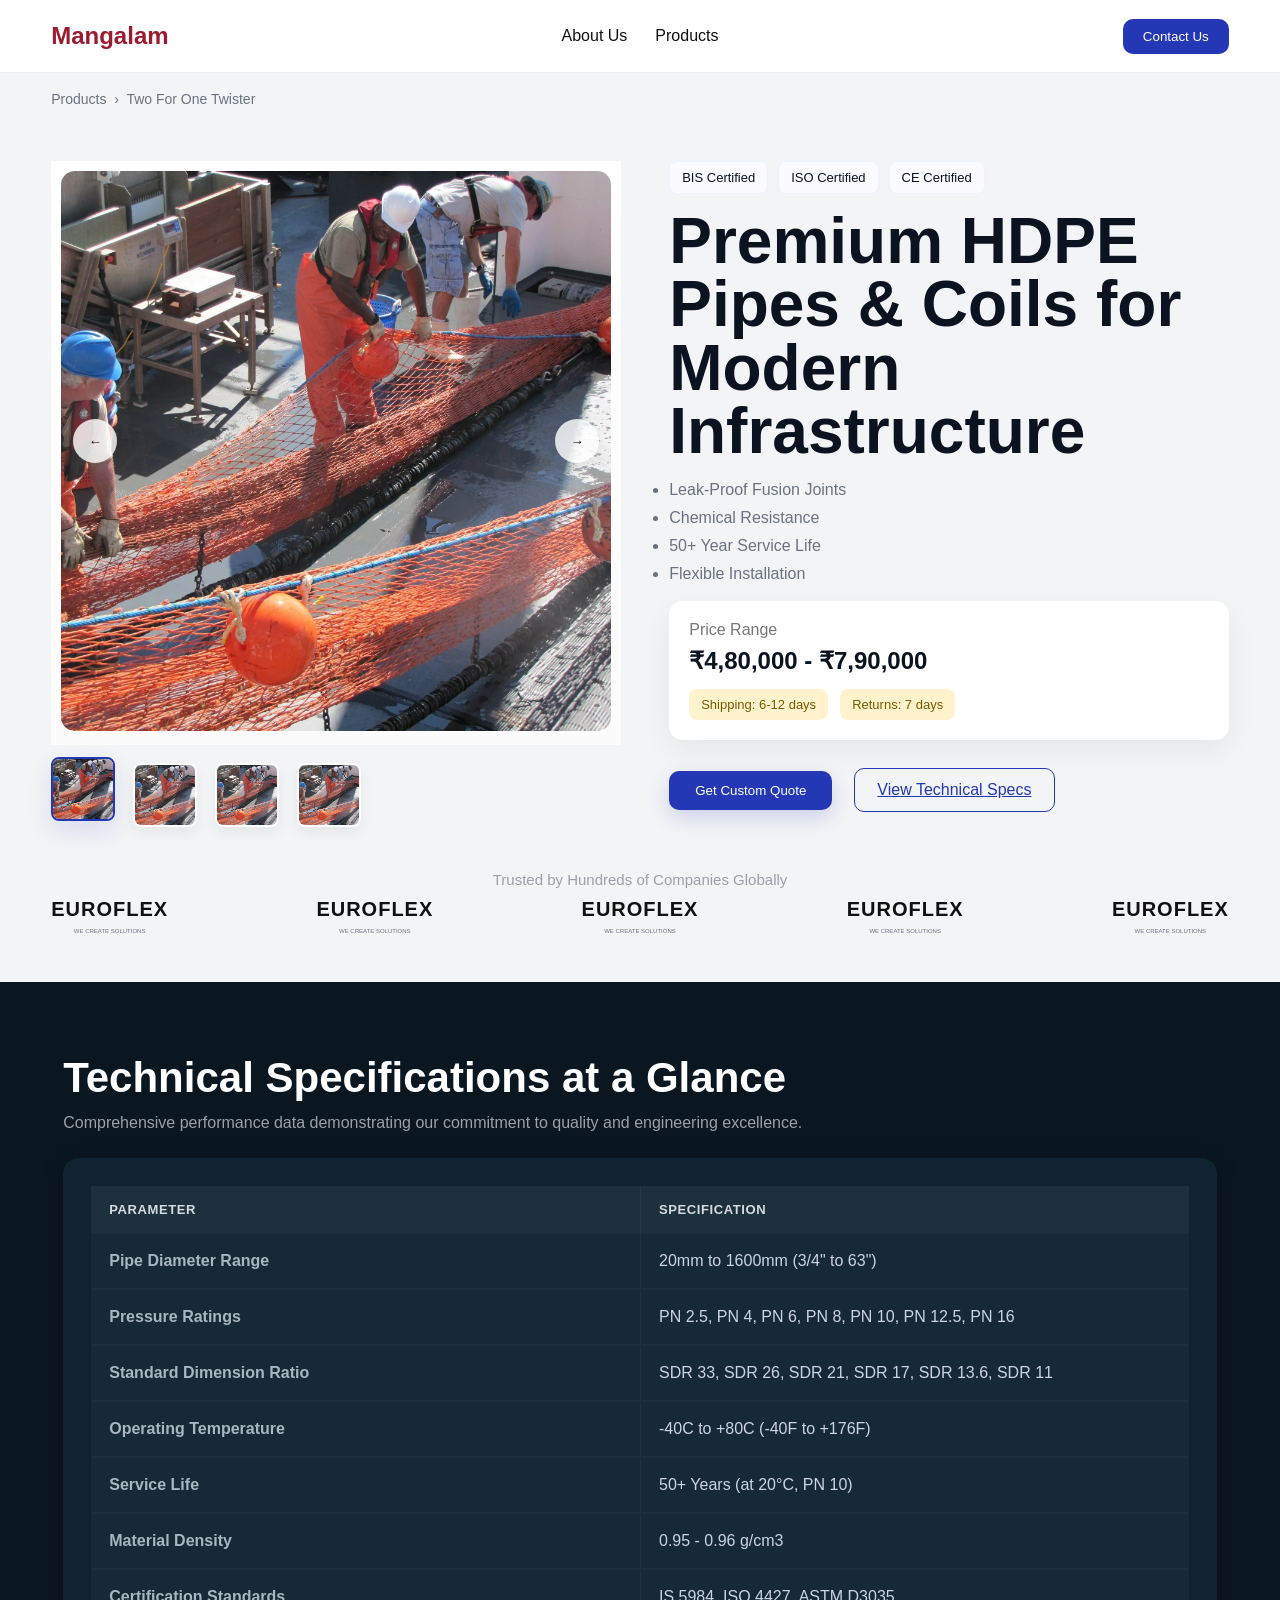
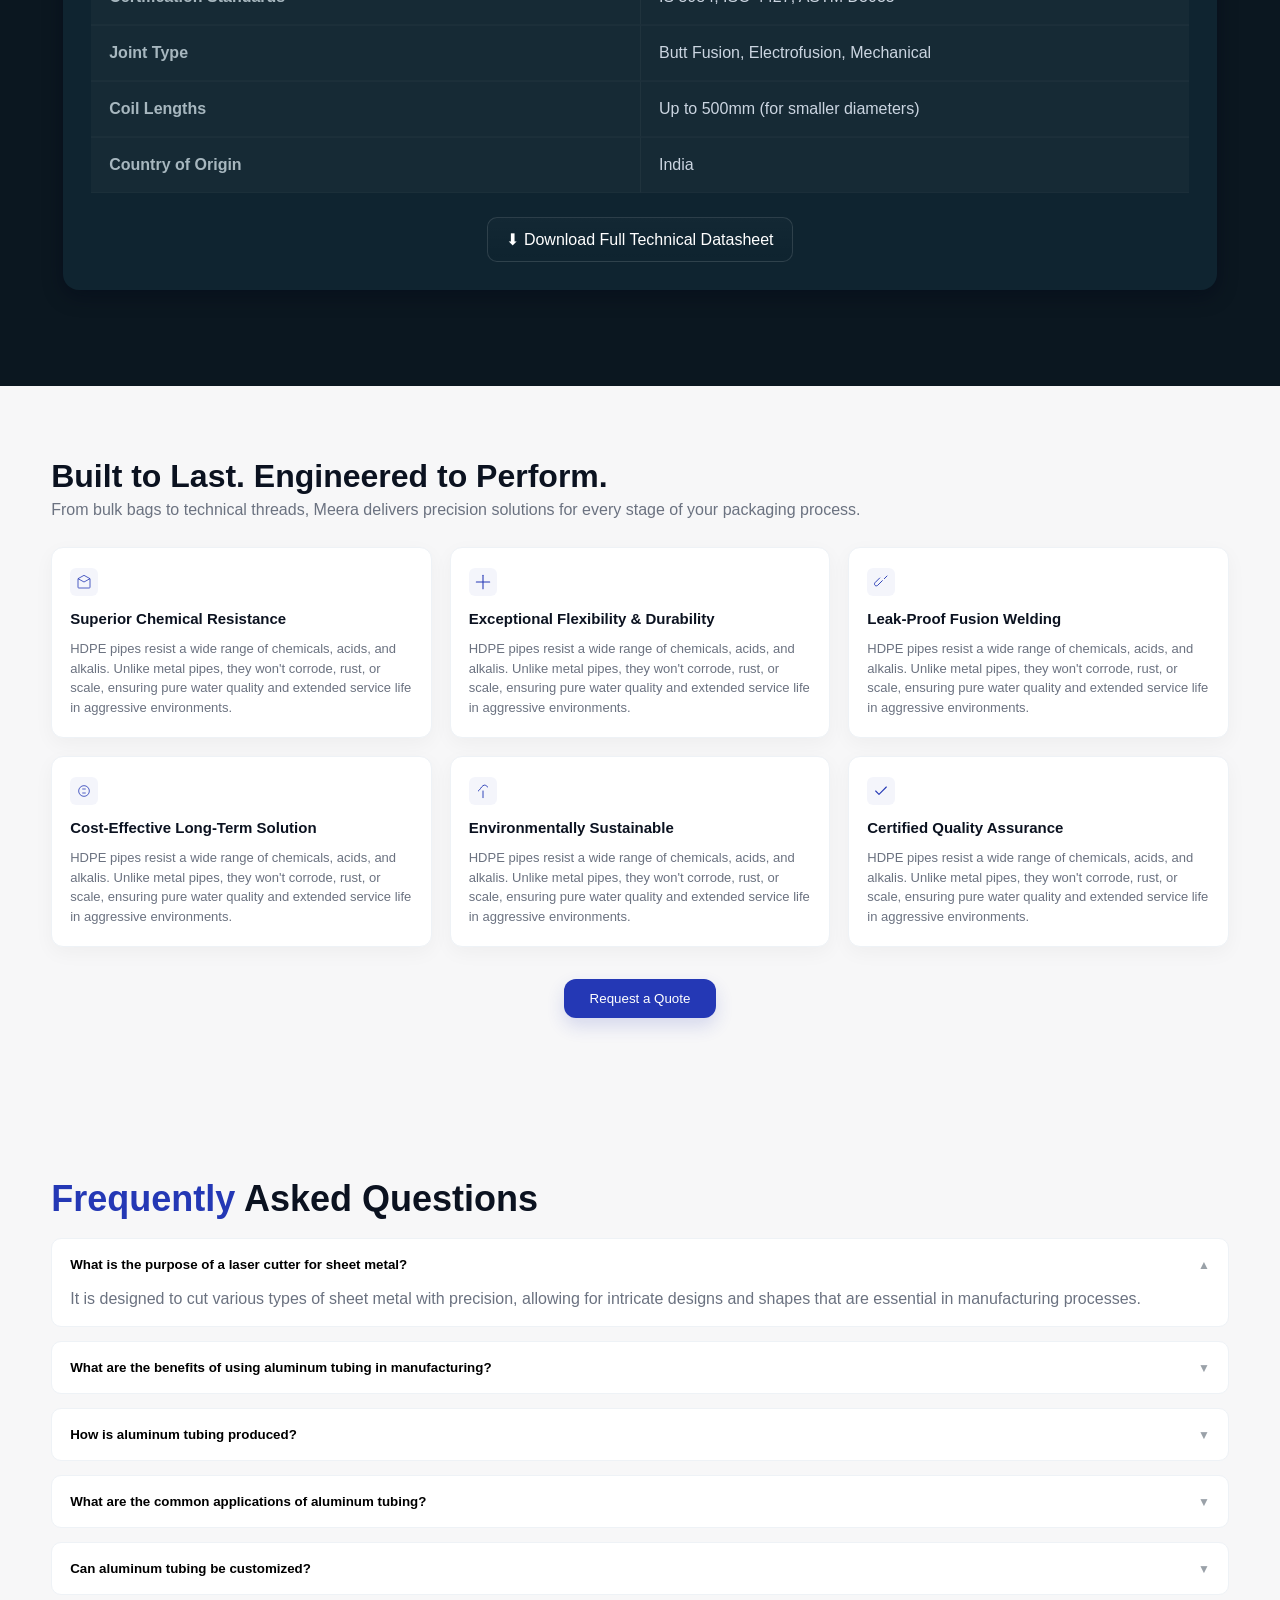
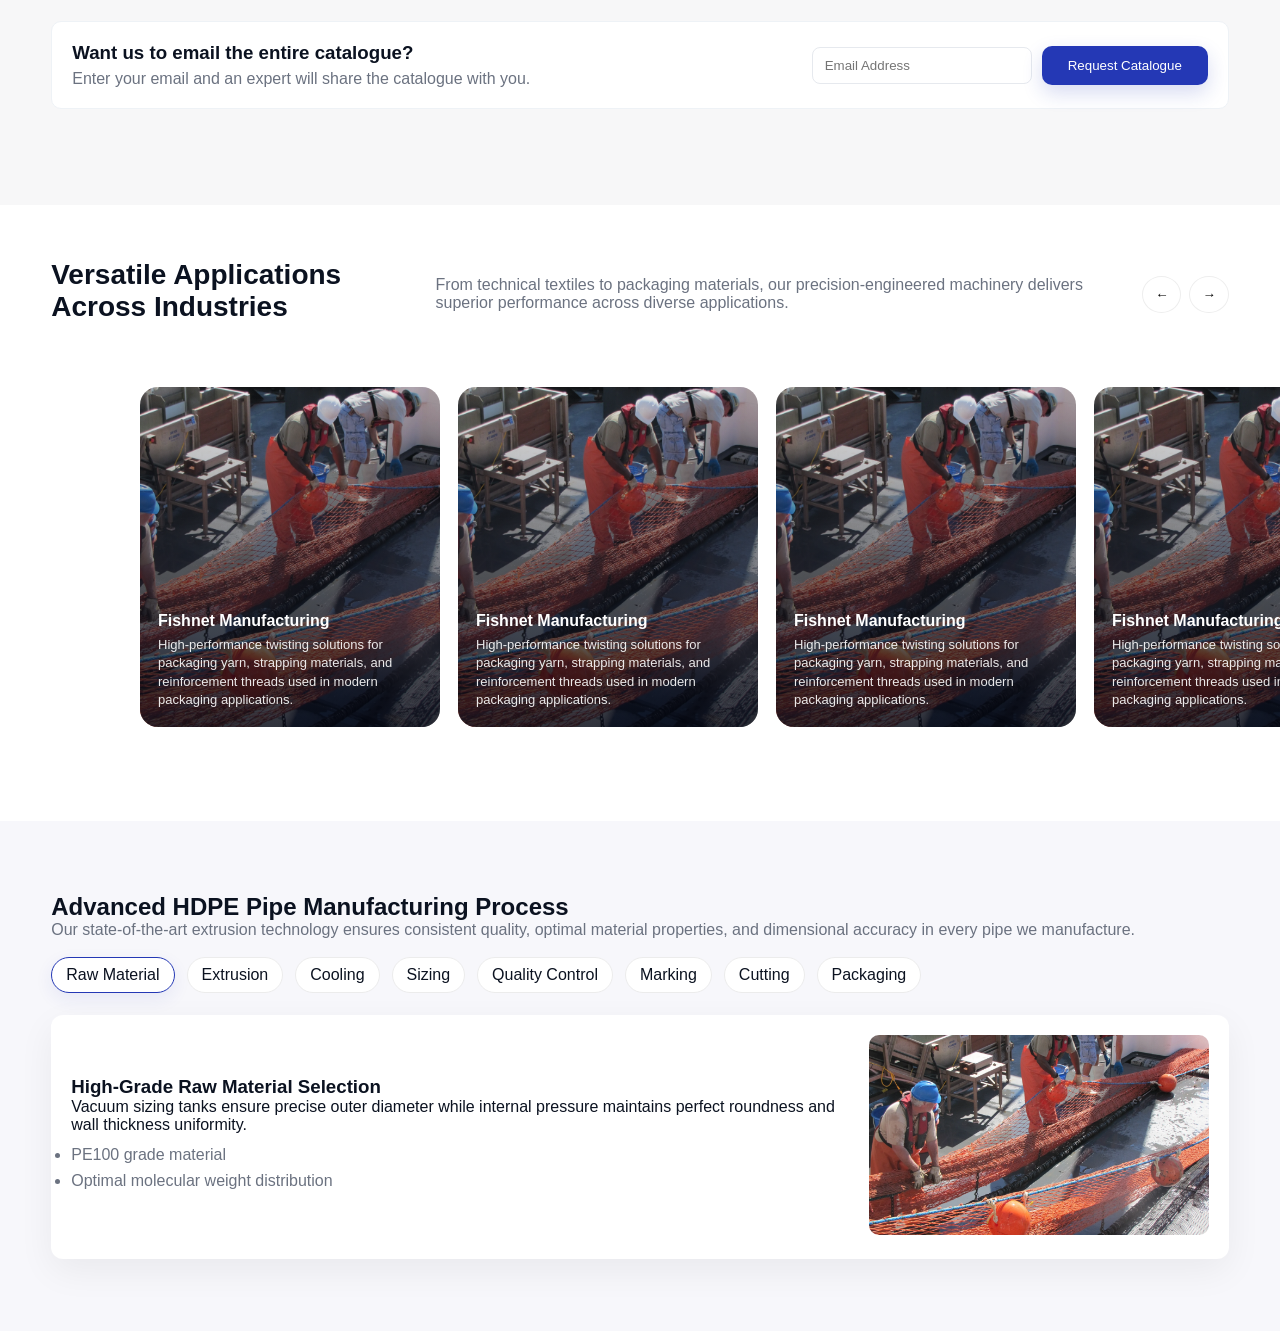
==== index.html @ 667eccb2 "fix the alignment" ====
<!-- index.html -->
<!DOCTYPE html>
<html lang="en">
<head>
  <meta charset="UTF-8" />
  <meta name="viewport" content="width=device-width, initial-scale=1.0"/>

  <title>Gushwork Assignment</title>

  <link rel="stylesheet" href="styles.css" />
</head>

<body>

  <!-- Sticky Header -->
  <header class="sticky-header" id="stickyHeader">
    <div class="container navbar">
      <div class="logo">Mangalam</div>

      <nav>
        <ul class="nav-links">
          <li><a href="#">About Us</a></li>
          <li><a href="#">Products</a></li>
        </ul>
      </nav>

      <button class="contact-btn">Contact Us</button>
    </div>
  </header>

  <!-- Main Header -->
  <header class="main-header">
    <div class="container navbar">
      <div class="logo">Mangalam</div>

      <nav>
        <ul class="nav-links">
          <li><a href="#">About Us</a></li>
          <li><a href="#">Products</a></li>
        </ul>
      </nav>

      <button class="contact-btn">Contact Us</button>
    </div>
  </header>

  <!-- Breadcrumb under header -->
  <div class="container">
    <nav class="breadcrumb">Products &nbsp;&rsaquo;&nbsp; Two For One Twister</nav>
  </div>

  <!-- Product Section -->
  <main class="container">

    <section class="product-section">

      <!-- LEFT -->
      <div class="carousel-section">

        <div class="main-image">
          <button class="arrow left">&#8592;</button>

          <img
            id="mainImage"
            src="assets/ph.png"
            alt="Main Product"
            loading="lazy"
          />

          <button class="arrow right">&#8594;</button>
        </div>

        <!-- Thumbnails -->
        <div class="thumbnails">

          <img
            class="thumb active"
            src="assets/ph.png"
            alt=""
            loading="lazy"
          />

          <img
            class="thumb"
            src="assets/ph.png"
            alt=""
            loading="lazy"
          />

          <img
            class="thumb"
            src="assets/ph.png"
            alt=""
            loading="lazy"
          />

          <img
            class="thumb"
            src="assets/ph.png"
            alt=""
            loading="lazy"
          />

        </div>

      </div>

      <!-- RIGHT -->
      <div class="product-details">

        <div class="badges">
          <span>BIS Certified</span>
          <span>ISO Certified</span>
          <span>CE Certified</span>
        </div>

        <h1>
          Premium HDPE Pipes & Coils for Modern Infrastructure
        </h1>

        <ul class="features">
          <li>Leak-Proof Fusion Joints</li>
          <li>Chemical Resistance</li>
          <li>50+ Year Service Life</li>
          <li>Flexible Installation</li>
        </ul>

        <div class="price-card">
          <p class="price-label">Price Range</p>

          <h2>₹4,80,000 - ₹7,90,000</h2>

          <div class="tags">
            <span>Shipping: 6-12 days</span>
            <span>Returns: 7 days</span>
          </div>
        </div>

        <div class="action-buttons">
          <button class="primary-btn">
            Get Custom Quote
          </button>

          <a class="secondary-btn" href="specs.html">View Technical Specs</a>
        </div>

      </div>

    </section>

    <!-- Trusted logos strip -->
    <section class="trusted-strip">
      <p class="trusted-title">Trusted by Hundreds of Companies Globally</p>
      <div class="trusted-logos">
        <div class="trusted-item"><div class="trusted-name">EUROFLEX</div><div class="trusted-caption">WE CREATE SOLUTIONS</div></div>
        <div class="trusted-item"><div class="trusted-name">EUROFLEX</div><div class="trusted-caption">WE CREATE SOLUTIONS</div></div>
        <div class="trusted-item"><div class="trusted-name">EUROFLEX</div><div class="trusted-caption">WE CREATE SOLUTIONS</div></div>
        <div class="trusted-item"><div class="trusted-name">EUROFLEX</div><div class="trusted-caption">WE CREATE SOLUTIONS</div></div>
        <div class="trusted-item"><div class="trusted-name">EUROFLEX</div><div class="trusted-caption">WE CREATE SOLUTIONS</div></div>
      </div>
    </section>

  </main>

    <!-- Technical specifications (inline) -->
    <section id="specs" class="specs-section">
      <div class="container">
        <div class="specs-hero">
        <h2>Technical Specifications at a Glance</h2>
        <p class="specs-lead">Comprehensive performance data demonstrating our commitment to quality and engineering excellence.</p>

        <div class="specs-panel">
          <table class="specs-table">
            <thead>
              <tr><th>PARAMETER</th><th>SPECIFICATION</th></tr>
            </thead>
            <tbody>
              <tr><td>Pipe Diameter Range</td><td>20mm to 1600mm (3/4" to 63")</td></tr>
              <tr><td>Pressure Ratings</td><td>PN 2.5, PN 4, PN 6, PN 8, PN 10, PN 12.5, PN 16</td></tr>
              <tr><td>Standard Dimension Ratio</td><td>SDR 33, SDR 26, SDR 21, SDR 17, SDR 13.6, SDR 11</td></tr>
              <tr><td>Operating Temperature</td><td>-40C to +80C (-40F to +176F)</td></tr>
              <tr><td>Service Life</td><td>50+ Years (at 20°C, PN 10)</td></tr>
              <tr><td>Material Density</td><td>0.95 - 0.96 g/cm3</td></tr>
              <tr><td>Certification Standards</td><td>IS 5984, ISO 4427, ASTM D3035</td></tr>
              <tr><td>Joint Type</td><td>Butt Fusion, Electrofusion, Mechanical</td></tr>
              <tr><td>Coil Lengths</td><td>Up to 500mm (for smaller diameters)</td></tr>
              <tr><td>Country of Origin</td><td>India</td></tr>
            </tbody>
          </table>

          <a href="#" class="download-btn">⬇ Download Full Technical Datasheet</a>
        </div>
        </div>
      </div>
    </section>

    <!-- Build to last  -->
     <!-- Built to Last: Feature cards -->
  <section class="features-section">
    <div class="container">
      <h2>Built to Last. Engineered to Perform.</h2>
      <p class="lead">From bulk bags to technical threads, Meera delivers precision solutions for every stage of your packaging process.</p>

      <div class="cards-grid">
        <div class="card">
          <div class="icon">
            <svg width="16" height="16" viewBox="0 0 24 24" fill="none" xmlns="http://www.w3.org/2000/svg" aria-hidden="true">
              <path d="M3 7L12 2L21 7V20C21 20.5523 20.5523 21 20 21H4C3.44772 21 3 20.5523 3 20V7Z" stroke="currentColor" stroke-width="1.2" stroke-linejoin="round"/>
              <path d="M3 7L12 12L21 7" stroke="currentColor" stroke-width="1.2" stroke-linejoin="round"/>
            </svg>
          </div>
          <h4>Superior Chemical Resistance</h4>
          <p>HDPE pipes resist a wide range of chemicals, acids, and alkalis. Unlike metal pipes, they won't corrode, rust, or scale, ensuring pure water quality and extended service life in aggressive environments.</p>
        </div>

        <div class="card">
          <div class="icon">
            <svg width="16" height="16" viewBox="0 0 24 24" fill="none" xmlns="http://www.w3.org/2000/svg" aria-hidden="true">
              <path d="M12 2V22" stroke="currentColor" stroke-width="1.6" stroke-linecap="round"/>
              <path d="M2 12H22" stroke="currentColor" stroke-width="1.6" stroke-linecap="round"/>
            </svg>
          </div>
          <h4>Exceptional Flexibility & Durability</h4>
          <p>HDPE pipes resist a wide range of chemicals, acids, and alkalis. Unlike metal pipes, they won't corrode, rust, or scale, ensuring pure water quality and extended service life in aggressive environments.</p>
        </div>

        <div class="card">
          <div class="icon">
            <svg width="16" height="16" viewBox="0 0 24 24" fill="none" xmlns="http://www.w3.org/2000/svg" aria-hidden="true">
              <path d="M21 3L17 7" stroke="currentColor" stroke-width="1.4" stroke-linecap="round"/>
              <path d="M14 10L7 17C6 18 4 18 3 17C2 16 2 14 3 13L10 6" stroke="currentColor" stroke-width="1.4" stroke-linecap="round" stroke-linejoin="round"/>
            </svg>
          </div>
          <h4>Leak-Proof Fusion Welding</h4>
          <p>HDPE pipes resist a wide range of chemicals, acids, and alkalis. Unlike metal pipes, they won't corrode, rust, or scale, ensuring pure water quality and extended service life in aggressive environments.</p>
        </div>

        <div class="card">
          <div class="icon">
            <svg width="16" height="16" viewBox="0 0 24 24" fill="none" xmlns="http://www.w3.org/2000/svg" aria-hidden="true">
              <circle cx="12" cy="12" r="8" stroke="currentColor" stroke-width="1.2"/>
              <path d="M10 9H14" stroke="currentColor" stroke-width="1.2" stroke-linecap="round"/>
              <path d="M10 15H14" stroke="currentColor" stroke-width="1.2" stroke-linecap="round"/>
            </svg>
          </div>
          <h4>Cost-Effective Long-Term Solution</h4>
          <p>HDPE pipes resist a wide range of chemicals, acids, and alkalis. Unlike metal pipes, they won't corrode, rust, or scale, ensuring pure water quality and extended service life in aggressive environments.</p>
        </div>

        <div class="card">
          <div class="icon">
            <svg width="16" height="16" viewBox="0 0 24 24" fill="none" xmlns="http://www.w3.org/2000/svg" aria-hidden="true">
              <path d="M12 22V12" stroke="currentColor" stroke-width="1.4" stroke-linecap="round"/>
              <path d="M5 12C8 10 9 6 12 4C15 2 17 4 19 6" stroke="currentColor" stroke-width="1.4" stroke-linecap="round"/>
            </svg>
          </div>
          <h4>Environmentally Sustainable</h4>
          <p>HDPE pipes resist a wide range of chemicals, acids, and alkalis. Unlike metal pipes, they won't corrode, rust, or scale, ensuring pure water quality and extended service life in aggressive environments.</p>
        </div>

        <div class="card">
          <div class="icon">
            <svg width="16" height="16" viewBox="0 0 24 24" fill="none" xmlns="http://www.w3.org/2000/svg" aria-hidden="true">
              <path d="M20 6L9 17L4 12" stroke="currentColor" stroke-width="1.6" stroke-linecap="round" stroke-linejoin="round"/>
            </svg>
          </div>
          <h4>Certified Quality Assurance</h4>
          <p>HDPE pipes resist a wide range of chemicals, acids, and alkalis. Unlike metal pipes, they won't corrode, rust, or scale, ensuring pure water quality and extended service life in aggressive environments.</p>
        </div>
      </div>

      <div class="features-cta">
        <button class="primary-btn">Request a Quote</button>
      </div>
    </div>
  </section>

  <!-- FAQ Section -->
  <section class="faq-section">
    <div class="container">
      <h2 class="faq-title"><span class="accent">Frequently</span> Asked Questions</h2>

      <div class="faq-list">
        <div class="faq-item open">
          <button class="faq-q">What is the purpose of a laser cutter for sheet metal?<span class="chev">▲</span></button>
          <div class="faq-a">It is designed to cut various types of sheet metal with precision, allowing for intricate designs and shapes that are essential in manufacturing processes.</div>
        </div>

        <div class="faq-item">
          <button class="faq-q">What are the benefits of using aluminum tubing in manufacturing?<span class="chev">▼</span></button>
          <div class="faq-a">Aluminum tubing is lightweight, corrosion-resistant, and offers excellent strength-to-weight ratio, making it ideal for a wide range of structural and fluid applications.</div>
        </div>

        <div class="faq-item">
          <button class="faq-q">How is aluminum tubing produced?<span class="chev">▼</span></button>
          <div class="faq-a">Aluminum tubing is commonly produced through extrusion, where heated aluminum billet is forced through a die to produce long lengths with consistent cross-sections.</div>
        </div>

        <div class="faq-item">
          <button class="faq-q">What are the common applications of aluminum tubing?<span class="chev">▼</span></button>
          <div class="faq-a">Applications include automotive components, HVAC systems, furniture, scaffolding, and various construction uses.</div>
        </div>

        <div class="faq-item">
          <button class="faq-q">Can aluminum tubing be customized?<span class="chev">▼</span></button>
          <div class="faq-a">Yes — tubing can be customized in diameter, wall thickness, alloy, and finish to meet specific application requirements.</div>
        </div>
      </div>

      <div class="faq-cta">
        <div class="faq-box">
          <div class="faq-box-left">
            <h3>Want us to email the entire catalogue?</h3>
            <p>Enter your email and an expert will share the catalogue with you.</p>
          </div>
          <div class="faq-box-right">
            <input class="email-input" type="email" placeholder="Email Address" aria-label="Email Address">
            <button class="primary-btn">Request Catalogue</button>
          </div>
        </div>
      </div>
    </div>
  </section>


  <script src="script.js"></script>

  <!-- Applications carousel + Process tabs (reapplied) -->
  <section class="applications-section">
    <div class="container">
      <div class="apps-header">
        <h2>Versatile Applications Across Industries</h2>
        <p class="muted">From technical textiles to packaging materials, our precision-engineered machinery delivers superior performance across diverse applications.</p>
        <div class="apps-controls">
          <button id="appsPrev" class="icon-btn">&#8592;</button>
          <button id="appsNext" class="icon-btn">&#8594;</button>
        </div>
      </div>

      <div class="apps-carousel" id="appsCarousel">
        <div class="app-card">
          <img src="assets/ph.png" alt="Fishnet Manufacturing">
          <div class="card-body">
            <h4>Fishnet Manufacturing</h4>
            <p>High-performance twisting solutions for packaging yarn, strapping materials, and reinforcement threads used in modern packaging applications.</p>
          </div>
        </div>
        <div class="app-card">
          <img src="assets/ph.png" alt="Fishnet Manufacturing">
          <div class="card-body">
            <h4>Fishnet Manufacturing</h4>
            <p>High-performance twisting solutions for packaging yarn, strapping materials, and reinforcement threads used in modern packaging applications.</p>
          </div>
        </div>
        
        <div class="app-card">
          <img src="assets/ph.png" alt="Fishnet Manufacturing">
          <div class="card-body">
            <h4>Fishnet Manufacturing</h4>
            <p>High-performance twisting solutions for packaging yarn, strapping materials, and reinforcement threads used in modern packaging applications.</p>
          </div>
        </div>
        <div class="app-card">
          <img src="assets/ph.png" alt="Fishnet Manufacturing">
          <div class="card-body">
            <h4>Fishnet Manufacturing</h4>
            <p>High-performance twisting solutions for packaging yarn, strapping materials, and reinforcement threads used in modern packaging applications.</p>
          </div>
        </div>
      </div>
    </div>
  </section>

  <section class="process-section">
    <div class="container">
      <h2>Advanced HDPE Pipe Manufacturing Process</h2>
      <p class="muted">Our state-of-the-art extrusion technology ensures consistent quality, optimal material properties, and dimensional accuracy in every pipe we manufacture.</p>

      <div class="process-tabs">
        <ul class="tabs-list" role="tablist">
          <li class="tab active" data-step="raw">Raw Material</li>
          <li class="tab" data-step="extrusion">Extrusion</li>
          <li class="tab" data-step="cooling">Cooling</li>
          <li class="tab" data-step="sizing">Sizing</li>
          <li class="tab" data-step="qc">Quality Control</li>
          <li class="tab" data-step="marking">Marking</li>
          <li class="tab" data-step="cutting">Cutting</li>
          <li class="tab" data-step="packaging">Packaging</li>
        </ul>

        <div class="process-card">
          <div class="process-card-left">
            <h3 id="processTitle">High-Grade Raw Material Selection</h3>
            <p id="processText">Vacuum sizing tanks ensure precise outer diameter while internal pressure maintains perfect roundness and wall thickness uniformity.</p>
            <ul class="process-bullets">
              <li>PE100 grade material</li>
              <li>Optimal molecular weight distribution</li>
            </ul>
          </div>
          <div class="process-card-right">
            <img id="processImage" src="assets/ph.png" alt="Process image">
          </div>
        </div>
      </div>
    </div>
  </section>

</body>
</html>
---- styles.css ----
/* styles.css - tuned to match Figma */

:root {
    --accent: #2438b5;
    --muted: #6b7280;
    --card: #ffffff;
}

* {
    box-sizing: border-box;
    margin: 0;
    padding: 0
}

body {
    font-family: 'Poppins', Arial, sans-serif;
    background: #f3f4f6;
    color: #0b1220;
    -webkit-font-smoothing: antialiased
}

.container {
    width: 92%;
    max-width: 1240px;
    margin: 0 auto
}

/* header */
.main-header {
    background: #fff;
    border-bottom: 1px solid #eee
}

.navbar {
    height: 72px;
    display: flex;
    align-items: center;
    justify-content: space-between
}

.logo {
    font-size: 24px;
    font-weight: 700;
    color: #9b1c31
}

.nav-links {
    display: flex;
    gap: 28px;
    list-style: none
}

.nav-links a {
    text-decoration: none;
    color: #111
}

.contact-btn {
    padding: 10px 20px;
    border: none;
    background: var(--accent);
    color: #fff;
    border-radius: 10px
}

/* header layout: place nav to the right of logo (next to contact button) */
.navbar {
    position: relative
}

.navbar>nav {
    position: absolute;
    left: 50%;
    transform: translateX(-50%)
}

.nav-links {
    margin: 0
}

.logo {
    z-index: 2
}

.contact-btn {
    z-index: 2
}

/* breadcrumb */
.breadcrumb {
    color: var(--muted);
    font-size: 14px;
    margin: 18px 0
}

/* sticky header */
.sticky-header {
    position: fixed;
    top: -120px;
    left: 0;
    width: 100%;
    background: #fff;
    z-index: 99;
    transition: top .36s ease;
    box-shadow: 0 2px 8px rgba(2, 6, 23, .06)
}

.sticky-header.show {
    top: 0
}

/* product */
.product-section {
    display: grid;
    grid-template-columns: 570px 1fr;
    align-items: start;
    gap: 48px;
    padding: 36px 0 16px
}

/* carousel */
.main-image {
    position: relative;
    overflow: hidden;
    background: linear-gradient(180deg, #fff, #fbfbfb);
    padding: 10px
}

.main-image img {
    width: 100%;
    height: 560px;
    object-fit: cover;
    border-radius: 14px;
    transition: transform .45s ease
}

.main-image:hover img {
    transform: scale(1.01)
}

.arrow {
    position: absolute;
    top: 48%;
    transform: translateY(-50%);
    width: 44px;
    height: 44px;
    border-radius: 50%;
    background: #ffffffcc;
    display: flex;
    align-items: center;
    justify-content: center;
    border: 0;
    cursor: pointer;
    box-shadow: 0 6px 18px rgba(2, 6, 23, .08)
}

.left {
    left: 22px
}

.right {
    right: 22px
}

.thumbnails {
    display: flex;
    gap: 18px;
    margin-top: 18px
}

.thumb {
    width: 64px;
    height: 64px;
    border-radius: 8px;
    object-fit: cover;
    cursor: pointer;
    opacity: .95;
    border: 2px solid transparent;
    background: #fff;
    box-shadow: 0 6px 14px rgba(2, 6, 23, .06)
}

.thumb.active {
    opacity: 1;
    border-color: var(--accent);
    transform: translateY(-6px);
    box-shadow: 0 10px 24px rgba(36, 56, 181, .12)
}

/* details */
.badges {
    display: flex;
    gap: 10px;
    margin-bottom: 16px
}

.badges span {
    background: #fbfbff;
    padding: 8px 12px;
    border-radius: 8px;
    font-size: 13px;
    display: inline-flex;
    align-items: center;
    gap: 8px;
    border: 1px solid #eef2ff
}

.product-details h1 {
    font-size: 64px;
    line-height: 0.99;
    margin-bottom: 18px;
    font-weight: 800
}

.features {
    color: var(--muted);
    margin-top: 6px;
    margin-bottom: 18px
}

.features li {
    margin-bottom: 10px
}

.price-card {
    background: var(--card);
    padding: 20px;
    border-radius: 14px;
    margin-bottom: 28px;
    box-shadow: 0 10px 30px rgba(2, 6, 23, .06)
}

.price-label {
    color: #777;
    margin-bottom: 8px
}

.tags {
    margin-top: 14px;
    display: flex;
    gap: 12px
}

.tags span {
    background: #fff3cd;
    padding: 8px 12px;
    border-radius: 8px;
    font-size: 13px;
    color: #7a5a00
}

.action-buttons {
    display: flex;
    gap: 22px;
    align-items: center
}

.primary-btn {
    padding: 12px 26px;
    background: var(--accent);
    color: #fff;
    border: 0;
    border-radius: 10px;
    box-shadow: 0 8px 20px rgba(36, 56, 181, .18);
    cursor: pointer
}

.secondary-btn {
    padding: 12px 22px;
    border: 1px solid var(--accent);
    background: transparent;
    color: var(--accent);
    border-radius: 10px;
    cursor: pointer
}

/* trusted logos strip */
.trusted-strip {
    padding: 28px 0 48px;
    background: transparent
}

.trusted-strip .trusted-title {
    text-align: center;
    color: #9aa1a8;
    margin-bottom: 10px;
    font-size: 15px
}

/* vertical divider between columns to match Figma */
.specs-table td+td {
    border-left: 1px solid rgba(255, 255, 255, 0.04);
}

.specs-table thead th+th {
    border-left: 1px solid rgba(255, 255, 255, 0.04);
}

.trusted-logos {
    display: flex;
    justify-content: space-between;
    align-items: center;
    gap: 48px;
    width: 100%;
    max-width: 1240px;
    margin: 8px auto 0;
    padding: 0 0;
    background: transparent;
    border-radius: 8px
}

.trusted-logos svg {
    height: 36px;
    width: auto;
    opacity: .95
}

.trusted-item {
    display: flex;
    flex-direction: column;
    align-items: center;
    gap: 6px
}

.trusted-name {
    font-weight: 700;
    font-size: 20px;
    letter-spacing: 1px;
    color: #111
}

.trusted-caption {
    font-size: 6px;
    color: var(--muted);
    margin-top: 1px
}

/* responsive */
@media (max-width:992px) {
    .product-section {
        grid-template-columns: 1fr;
        padding: 40px 0
    }

    .product-details h1 {
        font-size: 36px
    }
}

@media (max-width:768px) {
    .navbar {
        flex-direction: column;
        height: auto;
        padding: 18px 0
    }

    .nav-links {
        flex-direction: column;
        align-items: center
    }

    /* undo absolute centering on small screens so nav stacks naturally */
    .navbar>nav {
        position: static;
        transform: none;
        left: auto
    }

    /* trusted logos: wrap and center on mobile */
    .trusted-logos {
        flex-wrap: wrap;
        gap: 18px;
        justify-content: center;
        padding: 14px 8px
    }

    .trusted-item {
        flex: 0 0 45%;
        max-width: 220px
    }

    .product-details h1 {
        font-size: 30px
    }

    .action-buttons {
        flex-direction: column
    }

    .thumbnails {
        overflow-x: auto
    }
}

/* Technical specifications section */
.specs-section {
    padding: 72px 0 96px;
    background: #0b1720;
    color: #e6eef8
}

/* Features section (Built to Last) - refined to match Figma */
.features-section {
    background: #f7f7f8;
    padding: 72px 0 96px;
    color: #0b1220;
}

.features-section h2 {
    font-size: 32px;
    margin-bottom: 6px;
    font-weight: 700;
}

.features-section .lead {
    color: #6b7280;
    margin-bottom: 28px;
}

.cards-grid {
    display: grid;
    grid-template-columns: repeat(3, 1fr);
    gap: 18px;
}

/* FAQ styles */
.faq-section {
    padding: 64px 0 96px;
    background: #f7f7f8;
}

.faq-title {
    font-size: 36px;
    margin-bottom: 18px;
}

.faq-title .accent {
    color: var(--accent);
}

.faq-list {
    display: grid;
    gap: 14px;
    margin-bottom: 26px;
}

.faq-item {
    background: #fff;
    border: 1px solid #eef2f6;
    border-radius: 10px;
    overflow: hidden;
}

.faq-q {
    width: 100%;
    text-align: left;
    padding: 18px;
    font-weight: 700;
    background: transparent;
    border: 0;
    cursor: pointer;
    display: flex;
    justify-content: space-between;
    align-items: center;
}

.faq-a {
    padding: 0 18px 18px 18px;
    color: var(--muted);
    display: none;
}

.faq-item.open .faq-a {
    display: block;
}

.chev {
    color: #9aa1a8;
    font-size: 12px;
}

.faq-cta .faq-box {
    background: #fff;
    border: 1px solid #eef2f6;
    border-radius: 10px;
    padding: 20px;
    display: flex;
    justify-content: space-between;
    align-items: center;
    gap: 14px;
}

.faq-box-left h3 {
    margin: 0 0 6px 0;
}

.faq-box-left p {
    margin: 0;
    color: var(--muted);
}

.faq-box-right {
    display: flex;
    gap: 10px;
    align-items: center;
}

.email-input {
    padding: 10px 12px;
    border-radius: 8px;
    border: 1px solid #e6e9ee;
    min-width: 220px;
}

@media (max-width:768px) {
    .faq-box {
        flex-direction: column;
        align-items: stretch;
    }

    .faq-box-right {
        justify-content: flex-end;
    }
}

.card {
    background: #fff;
    border-radius: 12px;
    padding: 20px 18px;
    border: 1px solid #eef2f6;
    box-shadow: 0 6px 20px rgba(2, 6, 23, 0.04);
    min-height: 140px;
    display: flex;
    flex-direction: column;
    gap: 8px;
}

.card h4 {
    font-size: 15px;
    margin: 0;
    font-weight: 700;
}

.card p {
    color: #6b7280;
    font-size: 13px;
    line-height: 1.5;
    margin-top: 4px;
}

.card .icon {
    width: 28px;
    height: 28px;
    display: inline-flex;
    align-items: center;
    justify-content: center;
    border-radius: 6px;
    background: rgba(36, 56, 181, 0.05);
    color: var(--accent);
    font-size: 16px;
    margin-bottom: 6px;
}

.features-cta {
    display: flex;
    justify-content: center;
    margin-top: 32px
}

.features-cta .primary-btn {
    background: var(--accent);
    color: #fff;
    padding: 12px 26px;
    border-radius: 12px;
    border: 0;
    box-shadow: 0 8px 18px rgba(36, 56, 181, 0.16);
}

@media (max-width:992px) {
    .cards-grid {
        grid-template-columns: repeat(2, 1fr);
    }
}

@media (max-width:600px) {
    .cards-grid {
        grid-template-columns: 1fr;
    }
}

.specs-hero {
    max-width: 1240px;
    margin: 0 auto;
    padding: 0 12px
}

.specs-hero h2 {
    font-size: 42px;
    margin-bottom: 12px;
    color: #fff;
    font-weight: 700
}

.specs-lead {
    color: #9aa1a8;
    margin-bottom: 26px;
    max-width: 820px
}

.specs-panel {
    background: #0f2430;
    padding: 28px;
    border-radius: 16px;
    margin: 22px auto 0;
    max-width: 1240px;
    box-shadow: 0 6px 20px rgba(2, 6, 23, 0.4)
}

.specs-table {
    width: 100%;
    border-collapse: separate;
    border-spacing: 0;
}

.specs-table thead {
    display: table-header-group;
}

.specs-table thead th {
    background: rgba(255, 255, 255, 0.06);
    padding: 16px 18px;
    text-align: left;
    color: #d4dbe0;
    font-size: 13px;
    letter-spacing: 0.6px;
}

.specs-table tbody tr {
    display: table-row;
    background: transparent;
}

.specs-table tbody tr td {
    padding: 18px 18px;
    border-top: 1px solid rgba(255, 255, 255, 0.025);
    color: #cbd5e1;
    background: rgba(255, 255, 255, 0.012);
}

.specs-table tbody tr td:first-child {
    font-weight: 700;
    color: #a7b7bf;
    width: 50%;
}

.specs-table tbody tr td:nth-child(2) {
    width: 50%;
}

.specs-table tbody tr {
    background: rgba(255, 255, 255, 0.015);
    border-radius: 8px
}

.specs-table td {
    padding: 14px 18px;
    border-bottom: 1px solid rgba(255, 255, 255, 0.02);
    color: #cbd5e1
}

.specs-table td:first-child {
    font-weight: 700;
    color: #9aa1a8;
    width: 40%
}

.download-btn {
    display: inline-block;
    margin-top: 20px;
    padding: 12px 18px;
    border-radius: 10px;
    border: 1px solid rgba(255, 255, 255, 0.12);
    color: #fff;
    text-decoration: none;
    background: linear-gradient(180deg, rgba(255, 255, 255, 0.02), transparent)
}

.download-btn {
    display: block;
    margin: 24px auto 0;
    padding: 12px 18px;
    border-radius: 10px;
    border: 1px solid rgba(255, 255, 255, 0.12);
    color: #fff;
    text-decoration: none;
    background: linear-gradient(180deg, rgba(255, 255, 255, 0.02), transparent);
    width: max-content
}

@media (max-width: 992px) {
    .specs-hero h2 {
        font-size: 34px
    }

    .specs-table td:first-child {
        width: 42%
    }
}

@media (max-width:768px) {
    .specs-panel {
        padding: 14px
    }

    .specs-table thead {
        display: none
    }

    .specs-table tbody tr {
        display: block;
        margin-bottom: 12px;
        padding: 10px;
        border-radius: 8px
    }

    .specs-table td {
        display: block;
        padding: 6px 0;
        border-bottom: 0
    }

    .specs-table td:first-child {
        color: #9aa1a8
    }
}

/* Applications carousel (reapplied) */
.applications-section {
    padding: 54px 0;
    background: #fff;
}

.apps-header {
    display: flex;
    align-items: center;
    gap: 20px;
    justify-content: space-between;
    margin-bottom: 18px;
}

.apps-header h2 {
    font-size: 28px;
    margin-bottom: 6px
}

.muted {
    color: var(--muted)
}

.apps-controls {
    display: flex;
    gap: 8px
}

.icon-btn {
    background: #fff;
    border: 1px solid #eee;
    padding: 10px 12px;
    border-radius: 50%;
    cursor: pointer
}

.apps-carousel {
    display: flex;
    gap: 18px;
    overflow-x: auto;
    scroll-behavior: smooth;
    width: 100vw;
    margin-left: calc(50% - 50vw);
    padding: 40px 140px;
    scroll-snap-type: x mandatory;
    -webkit-overflow-scrolling: touch;
}

.app-card {
    min-width: 300px;
    max-width: 420px;
    background: transparent;
    border-radius: 18px;
    overflow: hidden;
    display: block;
    position: relative;
    scroll-snap-align: center;
}

.app-card img {
    display: block;
    width: 100%;
    height: 340px;
    object-fit: cover
}

.app-card::after {
    content: '';
    position: absolute;
    left: 0;
    right: 0;
    top: 0;
    bottom: 0;
    background: linear-gradient(180deg, rgba(3, 6, 18, 0.08) 0%, rgba(3, 6, 18, 0.55) 60%, rgba(3, 6, 18, 0.8) 100%);
    pointer-events: none
}

.card-body {
    position: absolute;
    left: 18px;
    right: 18px;
    bottom: 18px;
    color: #fff;
    z-index: 2;
    padding: 0
}

.card-body h4 {
    margin: 0 0 6px 0
}

.card-body p {
    color: rgba(255, 255, 255, 0.9);
    font-size: 13px;
    line-height: 1.4
}

/* Process section (reapplied) */
.process-section {
    padding: 72px 0;
    background: #f7f7fb
}

.tabs-list {
    display: flex;
    gap: 12px;
    list-style: none;
    margin: 18px 0 22px;
    flex-wrap: wrap
}

.tab {
    background: #fff;
    padding: 8px 14px;
    border-radius: 22px;
    cursor: pointer;
    border: 1px solid #ececec
}

.tab.active {
    border-color: var(--accent);
    box-shadow: 0 6px 18px rgba(36, 56, 181, .08)
}

.process-card {
    display: flex;
    gap: 24px;
    background: #fff;
    padding: 20px;
    border-radius: 12px;
    box-shadow: 0 12px 36px rgba(2, 6, 23, .06);
    align-items: center
}

.process-card-left {
    flex: 1
}

.process-card-right {
    width: 340px
}

.process-card-right img {
    width: 100%;
    height: 200px;
    object-fit: cover;
    border-radius: 10px
}

.process-bullets {
    margin-top: 12px;
    color: var(--muted)
}

.process-bullets li {
    margin-bottom: 8px
}

@media (max-width:992px) {
    .apps-header {
        flex-direction: column;
        align-items: flex-start
    }

    .apps-controls {
        margin-top: 8px
    }

    .apps-carousel {
        overflow-x: auto
    }

    .process-card {
        flex-direction: column
    }

    .process-card-right {
        width: 100%
    }
}
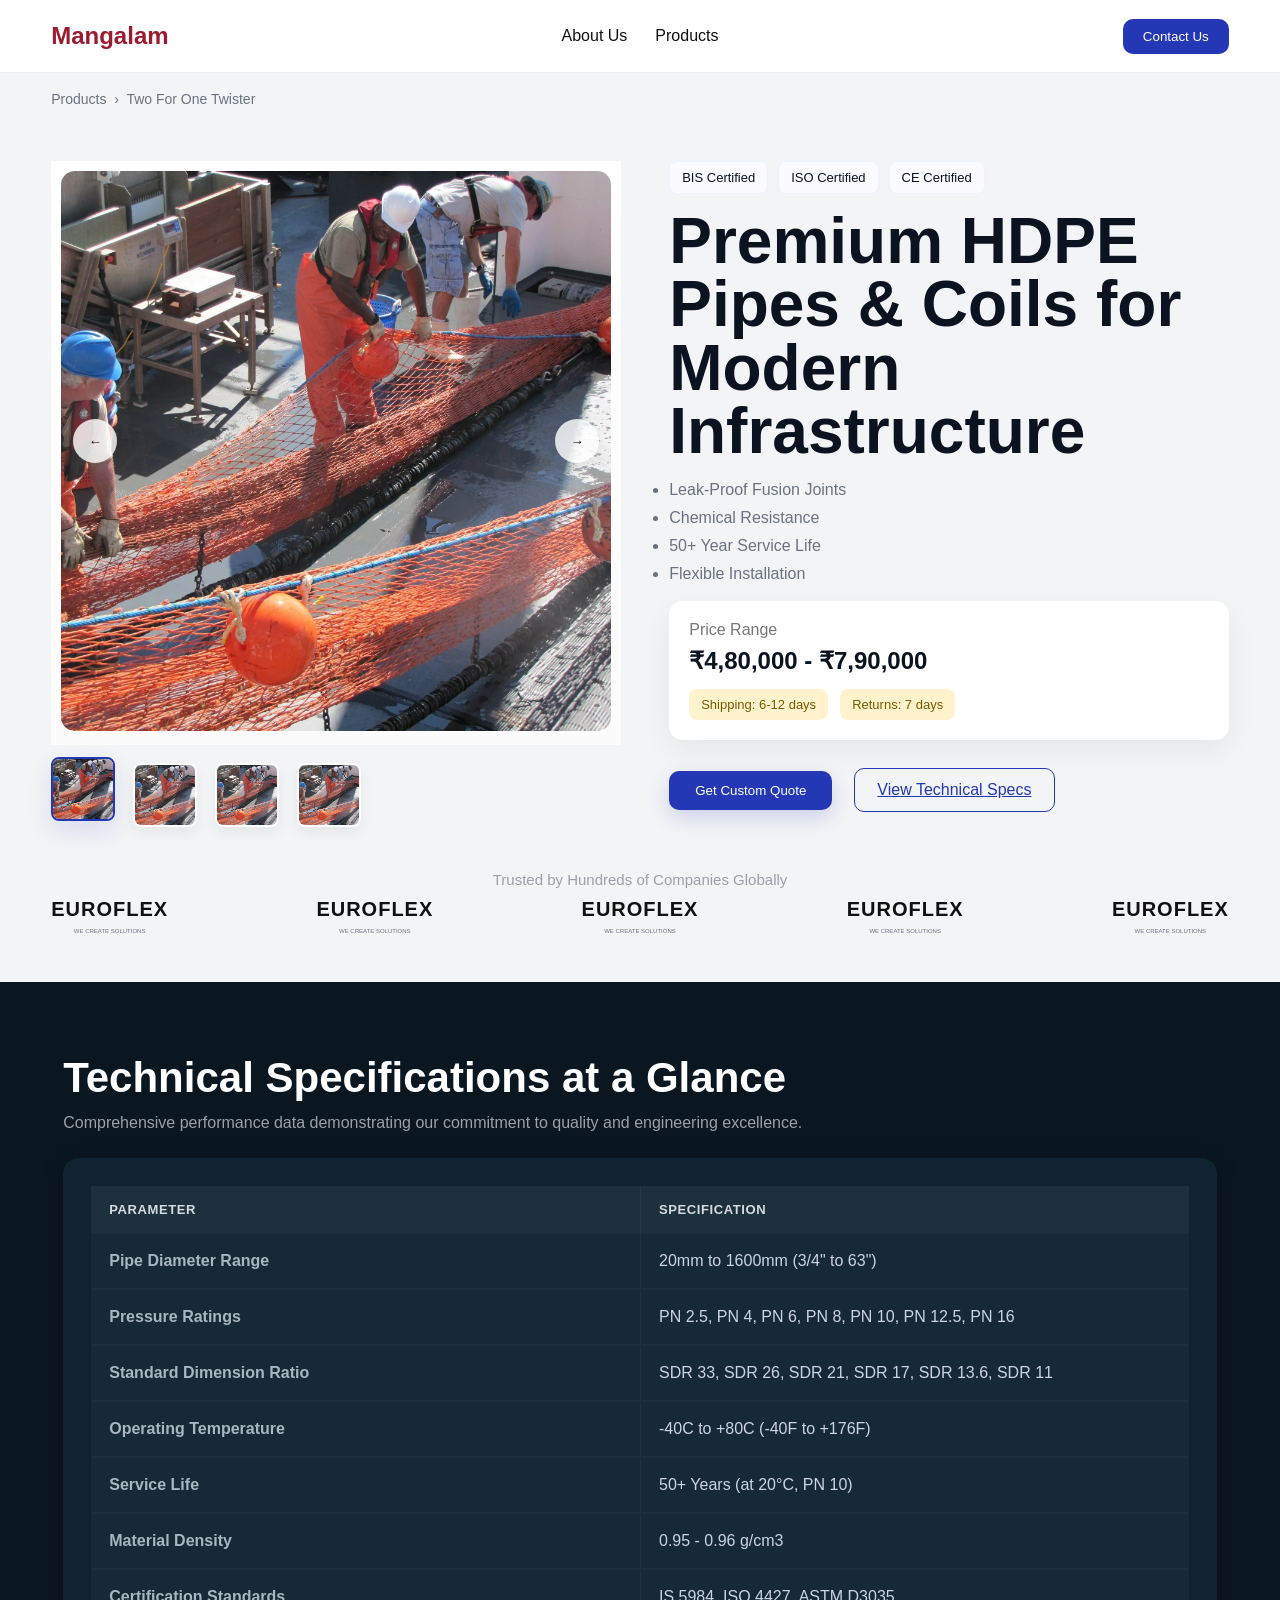
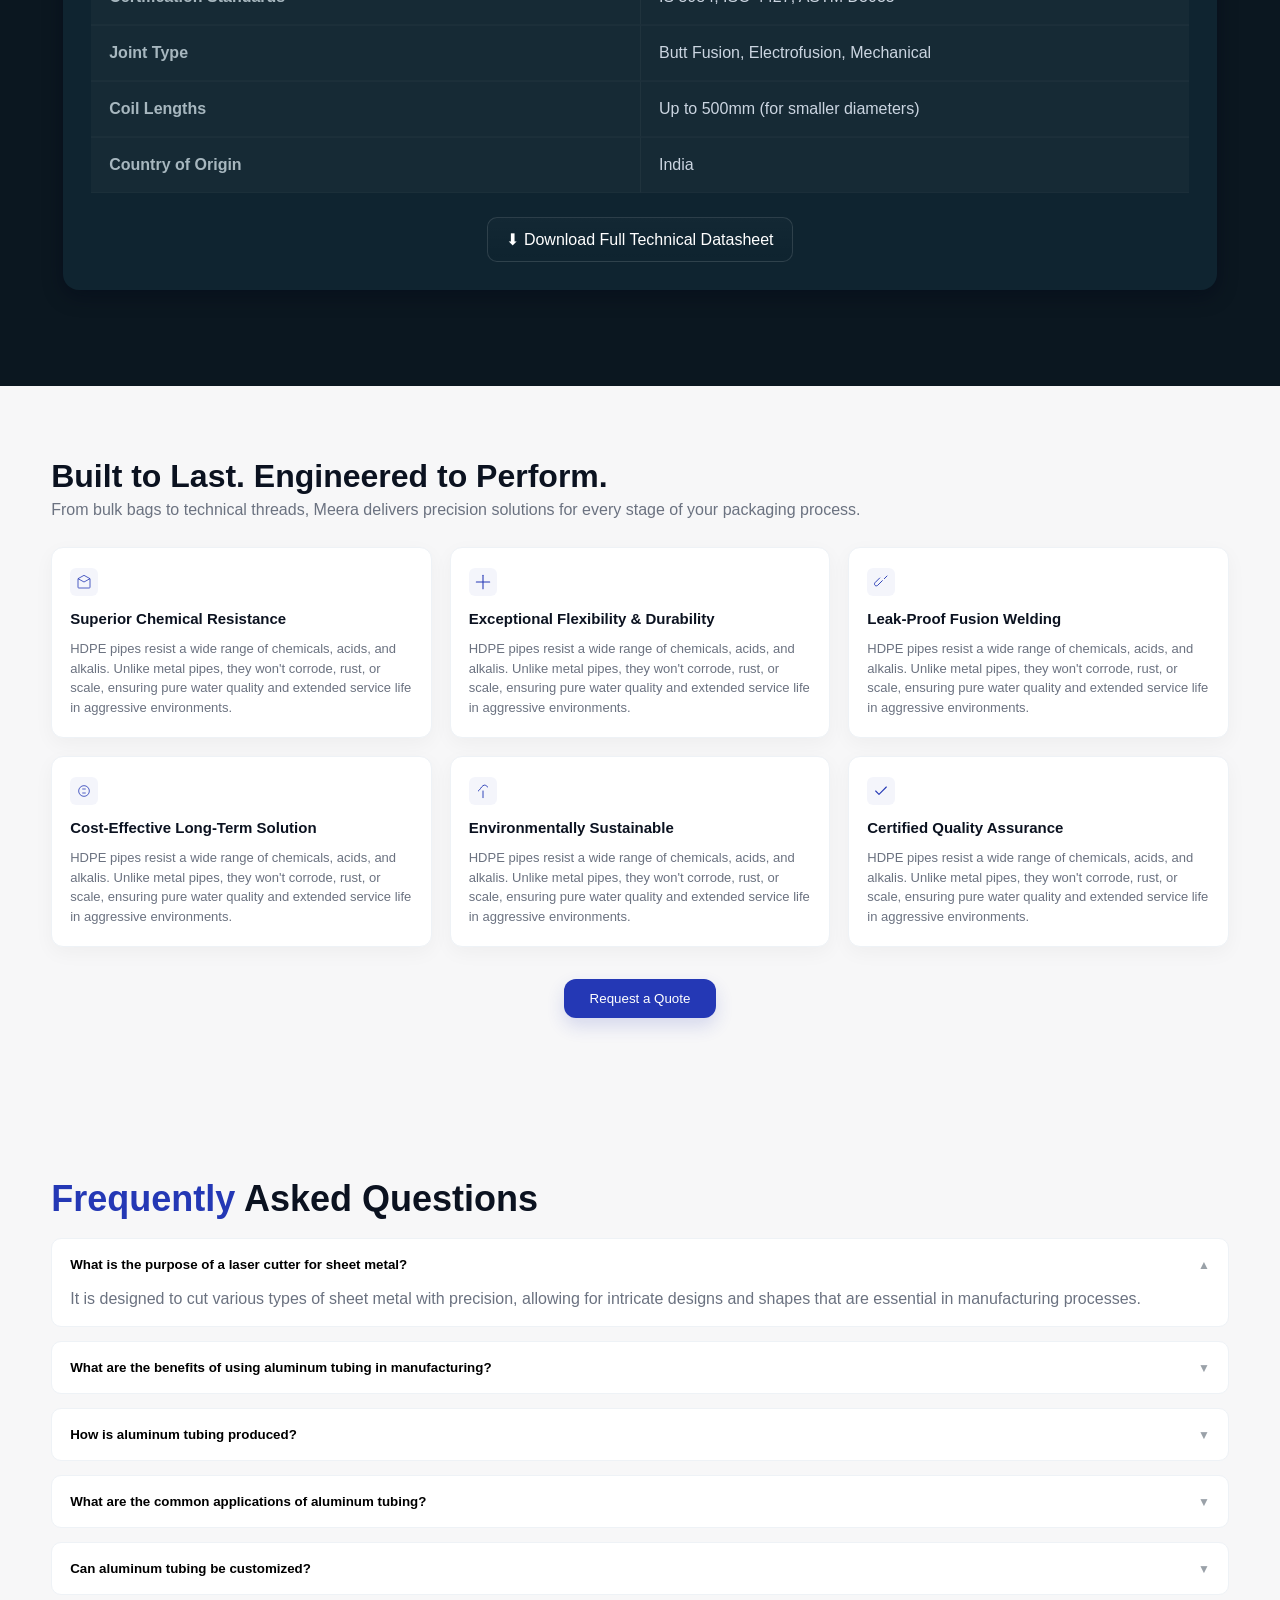
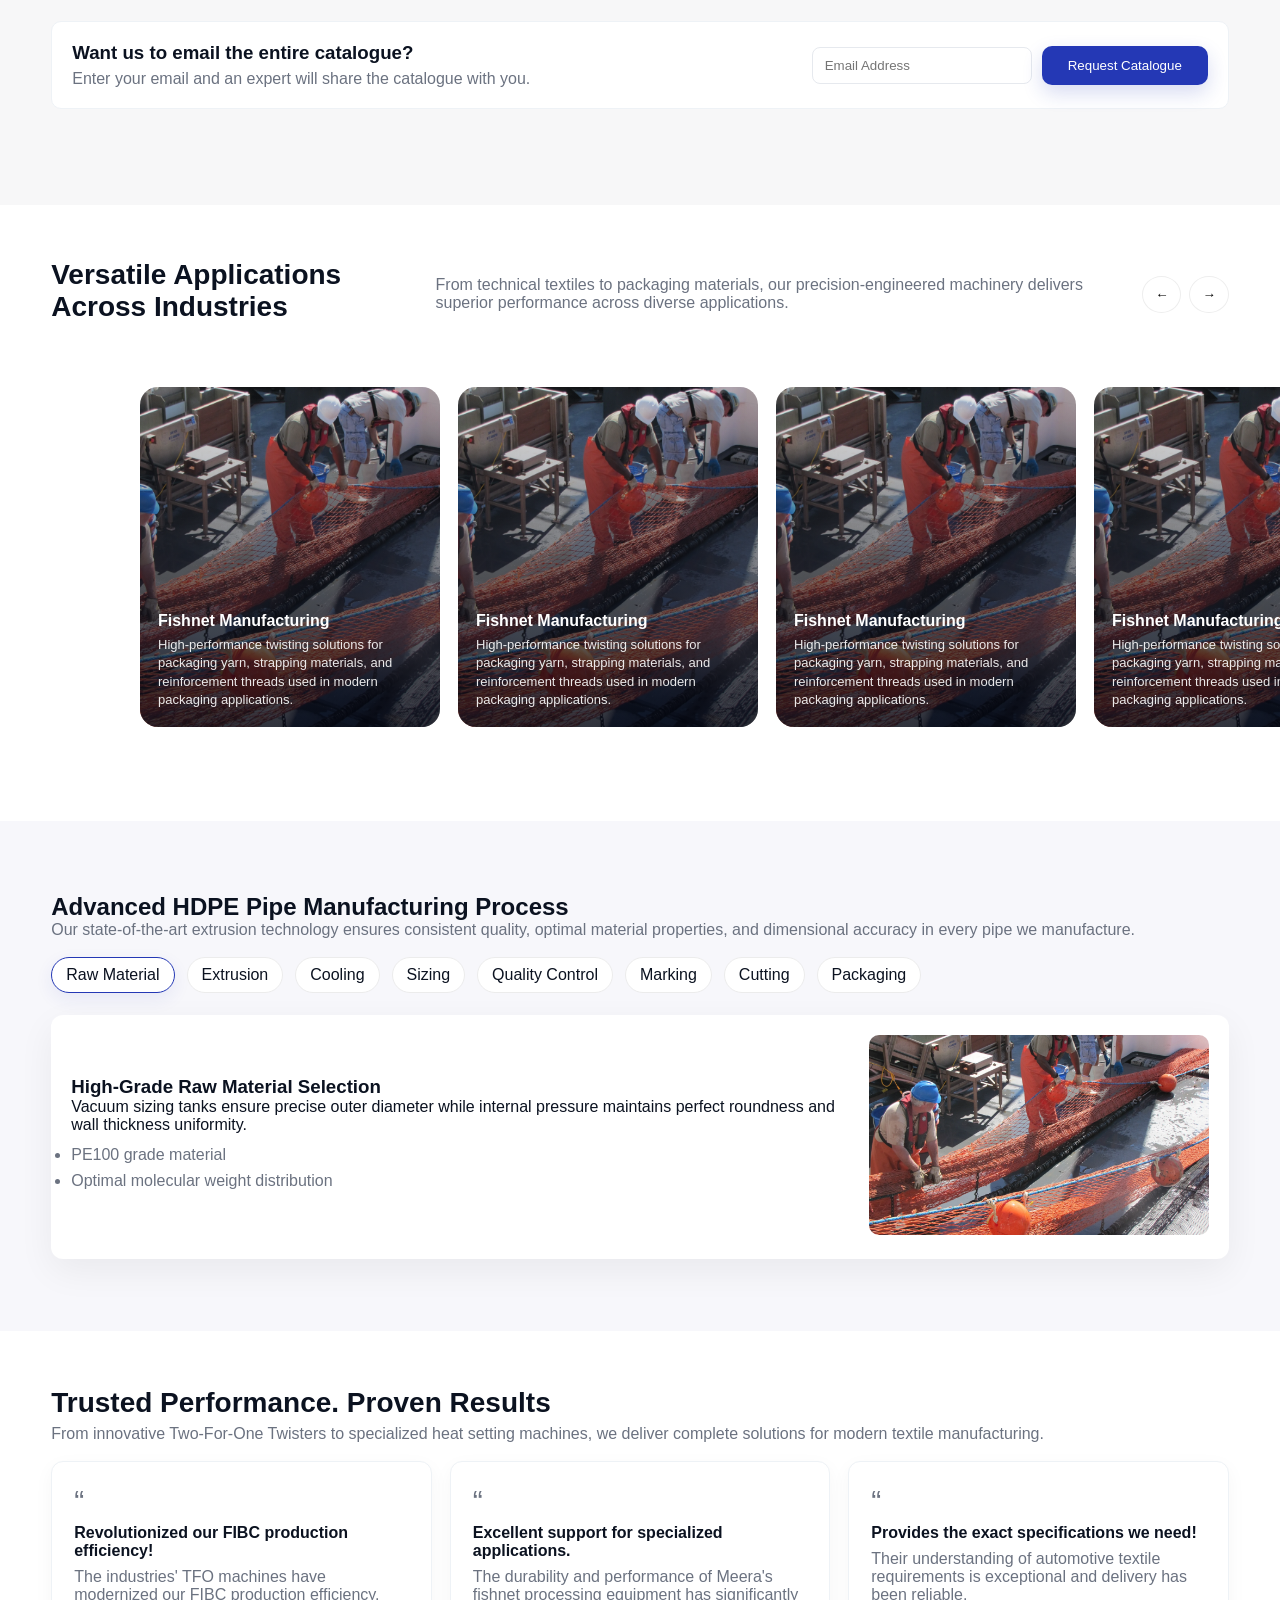
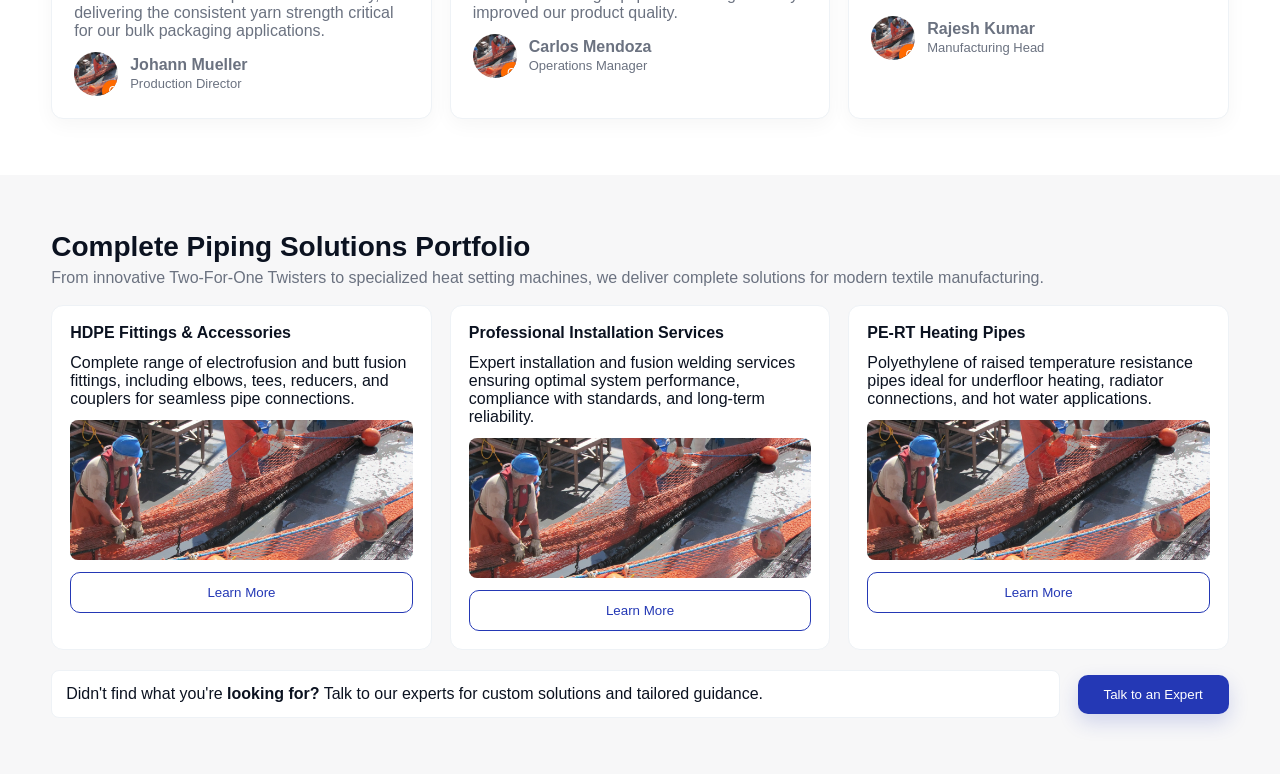
==== commit cc6c4f46: "added Trusted Performance and Complete Piping Solutions Portfolio" ====
--- a/index.html
+++ b/index.html
@@ -88,6 +88,7 @@
             loading="lazy"
           />
 
+        <!-- Testimonials and Portfolio moved below process section -->
           <img
             class="thumb"
             src="assets/ph.png"
@@ -324,6 +325,8 @@
   </section>
 
 
+  
+
   <script src="script.js"></script>
 
   <!-- Applications carousel + Process tabs (reapplied) -->
@@ -405,6 +408,101 @@
       </div>
     </div>
   </section>
+   <!-- Testimonials -->
+  <section class="testimonials-section">
+    <div class="container">
+      <h2>Trusted Performance. Proven Results</h2>
+      <p class="muted">From innovative Two-For-One Twisters to specialized heat setting machines, we deliver complete solutions for modern textile manufacturing.</p>
+
+      <div class="testimonials-row">
+        <div class="testimonial-card">
+          <div class="quote-mark">“</div>
+          <p class="quote">Revolutionized our FIBC production efficiency!</p>
+          <p class="quote-body">The industries' TFO machines have modernized our FIBC production efficiency, delivering the consistent yarn strength critical for our bulk packaging applications.</p>
+          <div class="testimonial-meta">
+            <div class="avatar">
+              <img src="assets/ph.png" alt="avatar">
+              <span class="badge">G</span>
+            </div>
+            <div class="meta-text">
+              <strong>Johann Mueller</strong>
+              <span>Production Director</span>
+            </div>
+          </div>
+        </div>
+
+        <div class="testimonial-card">
+          <div class="quote-mark">“</div>
+          <p class="quote">Excellent support for specialized applications.</p>
+          <p class="quote-body">The durability and performance of Meera's fishnet processing equipment has significantly improved our product quality.</p>
+          <div class="testimonial-meta">
+            <div class="avatar">
+              <img src="assets/ph.png" alt="avatar">
+              <span class="badge">G</span>
+            </div>
+            <div class="meta-text">
+              <strong>Carlos Mendoza</strong>
+              <span>Operations Manager</span>
+            </div>
+          </div>
+        </div>
+
+        <div class="testimonial-card">
+          <div class="quote-mark">“</div>
+          <p class="quote">Provides the exact specifications we need!</p>
+          <p class="quote-body">Their understanding of automotive textile requirements is exceptional and delivery has been reliable.</p>
+          <div class="testimonial-meta">
+            <div class="avatar">
+              <img src="assets/ph.png" alt="avatar">
+              <span class="badge">G</span>
+            </div>
+            <div class="meta-text">
+              <strong>Rajesh Kumar</strong>
+              <span>Manufacturing Head</span>
+            </div>
+          </div>
+        </div>
+      </div>
+    </div>
+  </section>
+
+
+  <!-- Portfolio / Solutions -->
+  <section class="portfolio-section">
+    <div class="container">
+      <h2>Complete Piping Solutions Portfolio</h2>
+      <p class="muted">From innovative Two-For-One Twisters to specialized heat setting machines, we deliver complete solutions for modern textile manufacturing.</p>
+
+      <div class="portfolio-grid">
+        <div class="portfolio-card">
+          <h4>HDPE Fittings & Accessories</h4>
+          <p>Complete range of electrofusion and butt fusion fittings, including elbows, tees, reducers, and couplers for seamless pipe connections.</p>
+          <img src="assets/ph.png" alt="HDPE fittings">
+          <button class="secondary-btn">Learn More</button>
+        </div>
+
+        <div class="portfolio-card">
+          <h4>Professional Installation Services</h4>
+          <p>Expert installation and fusion welding services ensuring optimal system performance, compliance with standards, and long-term reliability.</p>
+          <img src="assets/ph.png" alt="Installation">
+          <button class="secondary-btn">Learn More</button>
+        </div>
+
+        <div class="portfolio-card">
+          <h4>PE-RT Heating Pipes</h4>
+          <p>Polyethylene of raised temperature resistance pipes ideal for underfloor heating, radiator connections, and hot water applications.</p>
+          <img src="assets/ph.png" alt="PE-RT">
+          <button class="secondary-btn">Learn More</button>
+        </div>
+      </div>
+
+      <div class="portfolio-cta">
+        <div class="help-box">Didn't find what you're <strong>looking for?</strong> Talk to our experts for custom solutions and tailored guidance.</div>
+        <button class="primary-btn">Talk to an Expert</button>
+      </div>
+    </div>
+  </section>
+
 
 </body>
 </html>
--- a/styles.css
+++ b/styles.css
@@ -913,4 +913,161 @@
     .process-card-right {
         width: 100%
     }
+}
+
+/* Testimonials */
+.testimonials-section {
+    padding: 56px 0;
+    background: #fff
+}
+
+.testimonials-section h2 {
+    font-size: 28px;
+    margin-bottom: 6px
+}
+
+.testimonials-row {
+    display: flex;
+    gap: 18px;
+    margin-top: 18px
+}
+
+.testimonial-card {
+    background: #fff;
+    border: 1px solid #eef2f6;
+    border-radius: 12px;
+    padding: 22px;
+    box-shadow: 0 6px 20px rgba(2, 6, 23, 0.04);
+    flex: 1
+}
+
+.quote-mark {
+    font-size: 30px;
+    color: #6b7280;
+    margin-bottom: 6px
+}
+
+.quote {
+    font-weight: 700;
+    margin-bottom: 8px;
+    margin-top: 4px
+}
+
+.quote-body {
+    color: var(--muted);
+    margin-bottom: 12px
+}
+
+.testimonial-meta {
+    display: flex;
+    gap: 12px;
+    align-items: center;
+    color: var(--muted)
+}
+
+.avatar {
+    position: relative;
+    width: 44px;
+    height: 44px;
+    border-radius: 50%;
+    overflow: hidden;
+    background: #e6eef8
+}
+
+.avatar img {
+    width: 100%;
+    height: 100%;
+    object-fit: cover
+}
+
+.badge {
+    position: absolute;
+    right: -6px;
+    bottom: -6px;
+    background: #ff6a00;
+    color: #fff;
+    width: 22px;
+    height: 22px;
+    display: inline-flex;
+    align-items: center;
+    justify-content: center;
+    border-radius: 50%;
+    font-size: 12px;
+    box-shadow: 0 6px 12px rgba(0, 0, 0, 0.12)
+}
+
+.meta-text strong {
+    display: block
+}
+
+.meta-text span {
+    font-size: 13px;
+    color: var(--muted)
+}
+
+@media (max-width:992px) {
+    .testimonials-row {
+        flex-direction: column
+    }
+}
+
+/* Portfolio */
+.portfolio-section {
+    padding: 56px 0;
+    background: #f7f7f8
+}
+
+.portfolio-section h2 {
+    font-size: 28px;
+    margin-bottom: 6px
+}
+
+.portfolio-grid {
+    display: flex;
+    gap: 18px;
+    margin-top: 18px
+}
+
+.portfolio-card {
+    background: #fff;
+    border-radius: 12px;
+    padding: 18px;
+    border: 1px solid #eef2f6;
+    flex: 1;
+    display: flex;
+    flex-direction: column;
+    gap: 12px
+}
+
+.portfolio-card img {
+    width: 100%;
+    height: 140px;
+    object-fit: cover;
+    border-radius: 8px
+}
+
+.portfolio-cta {
+    display: flex;
+    gap: 18px;
+    margin-top: 20px;
+    align-items: center
+}
+
+.help-box {
+    flex: 1;
+    background: #fff;
+    border: 1px solid #eef2f6;
+    padding: 14px;
+    border-radius: 8px
+}
+
+@media (max-width:992px) {
+    .portfolio-grid {
+        flex-direction: column
+    }
+
+    .portfolio-cta {
+        flex-direction: column;
+        align-items: stretch
+    }
 }
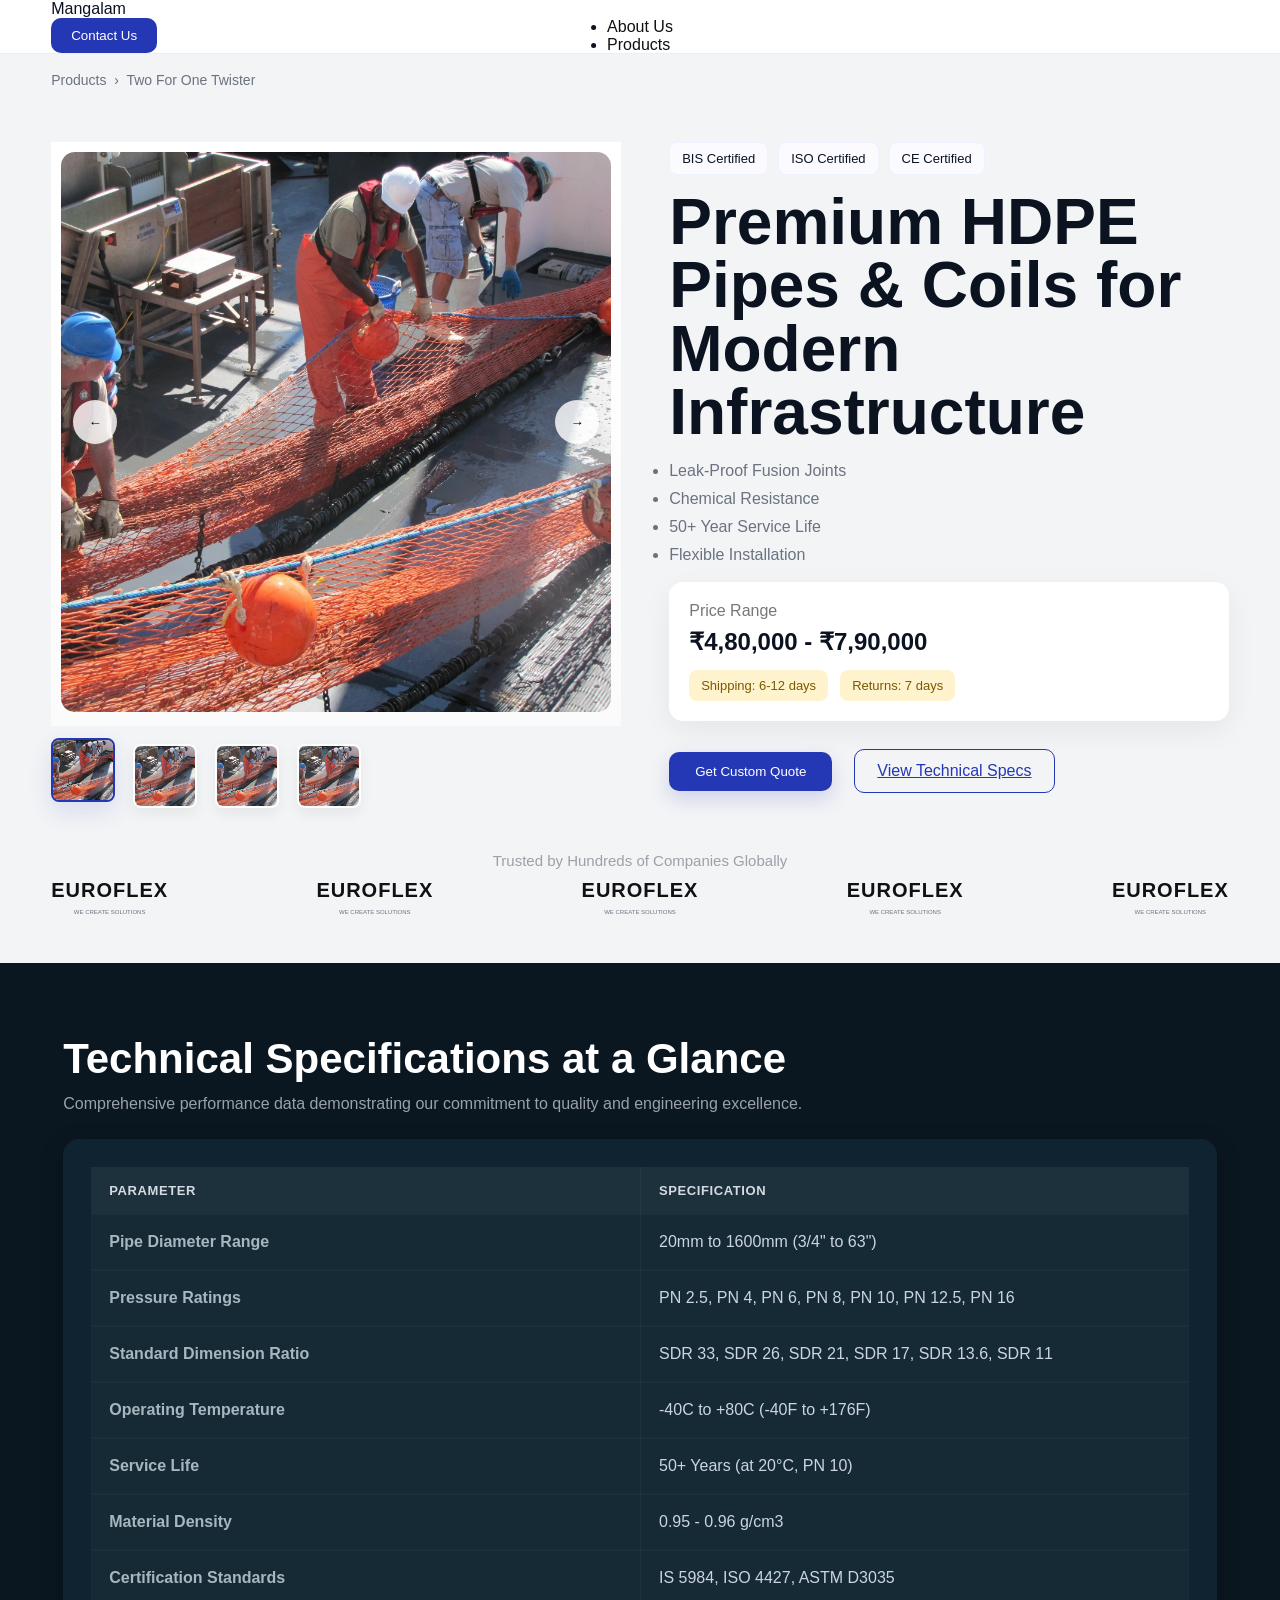
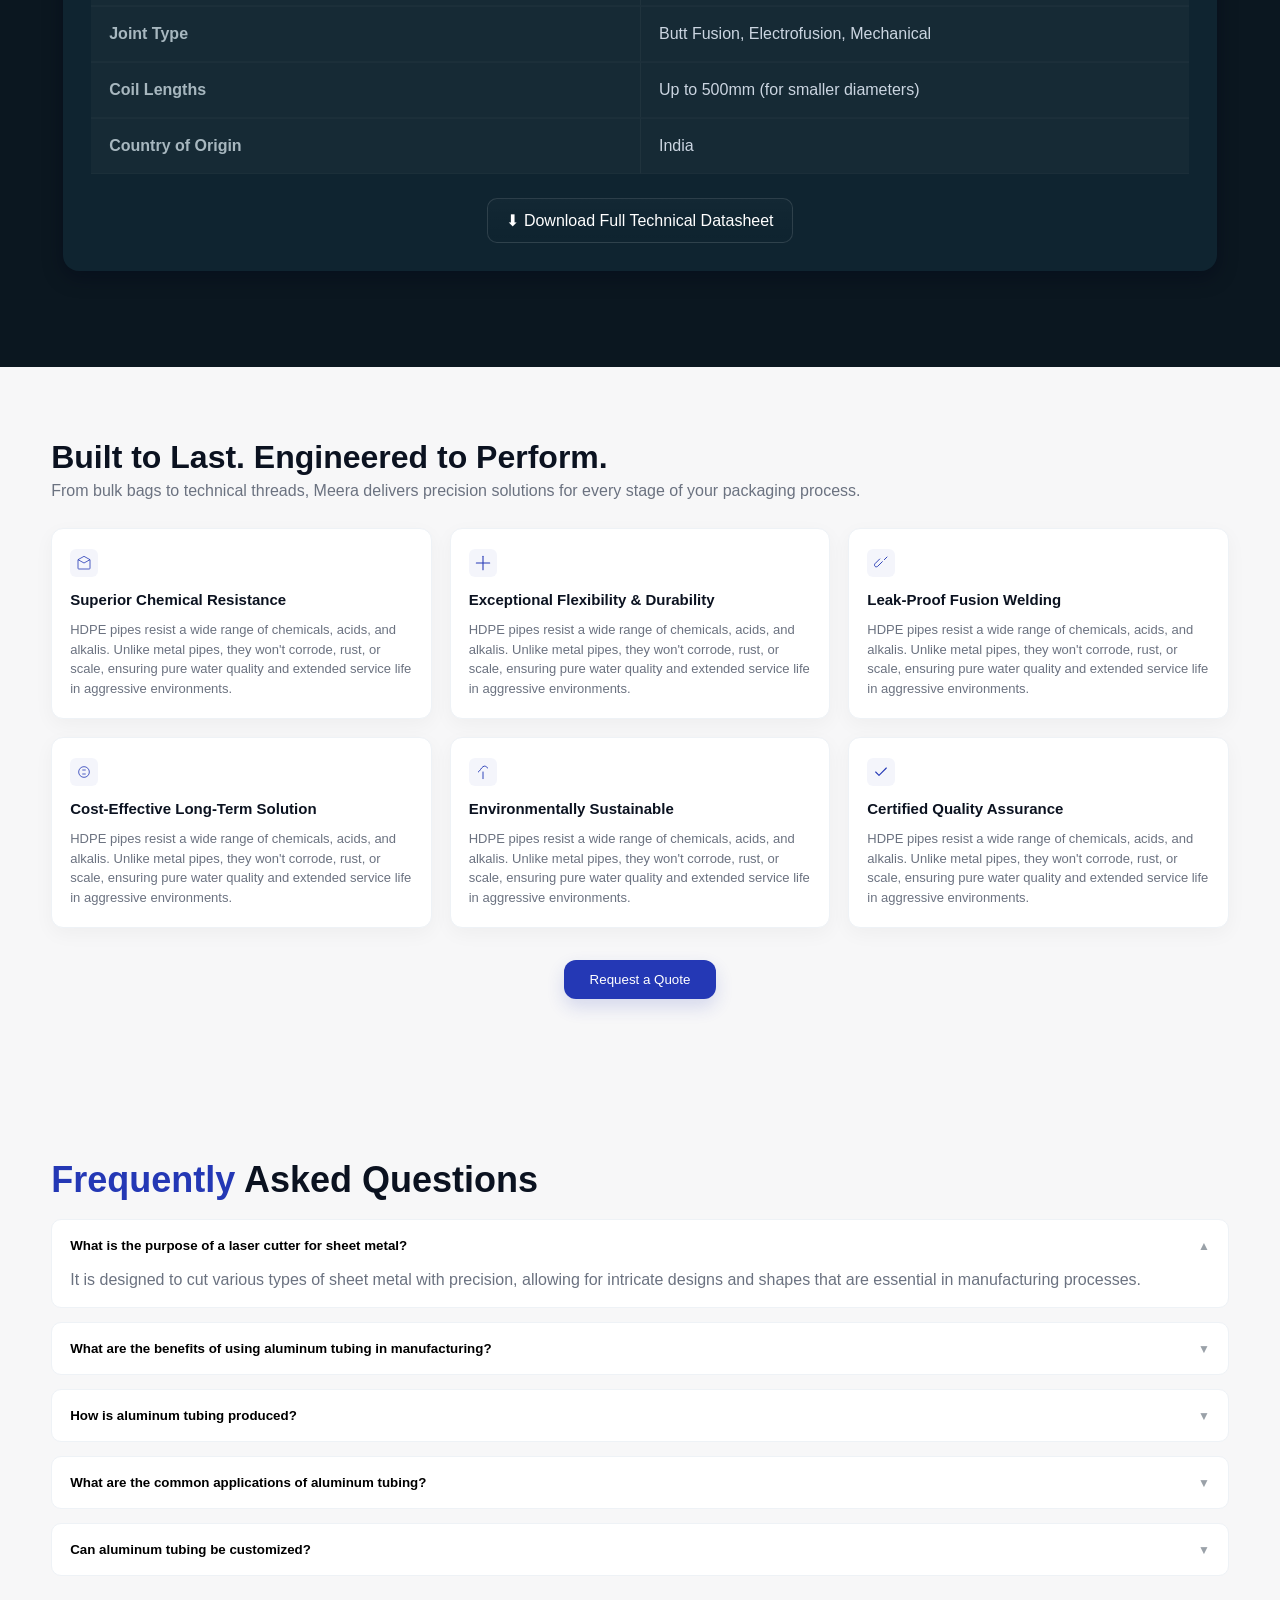
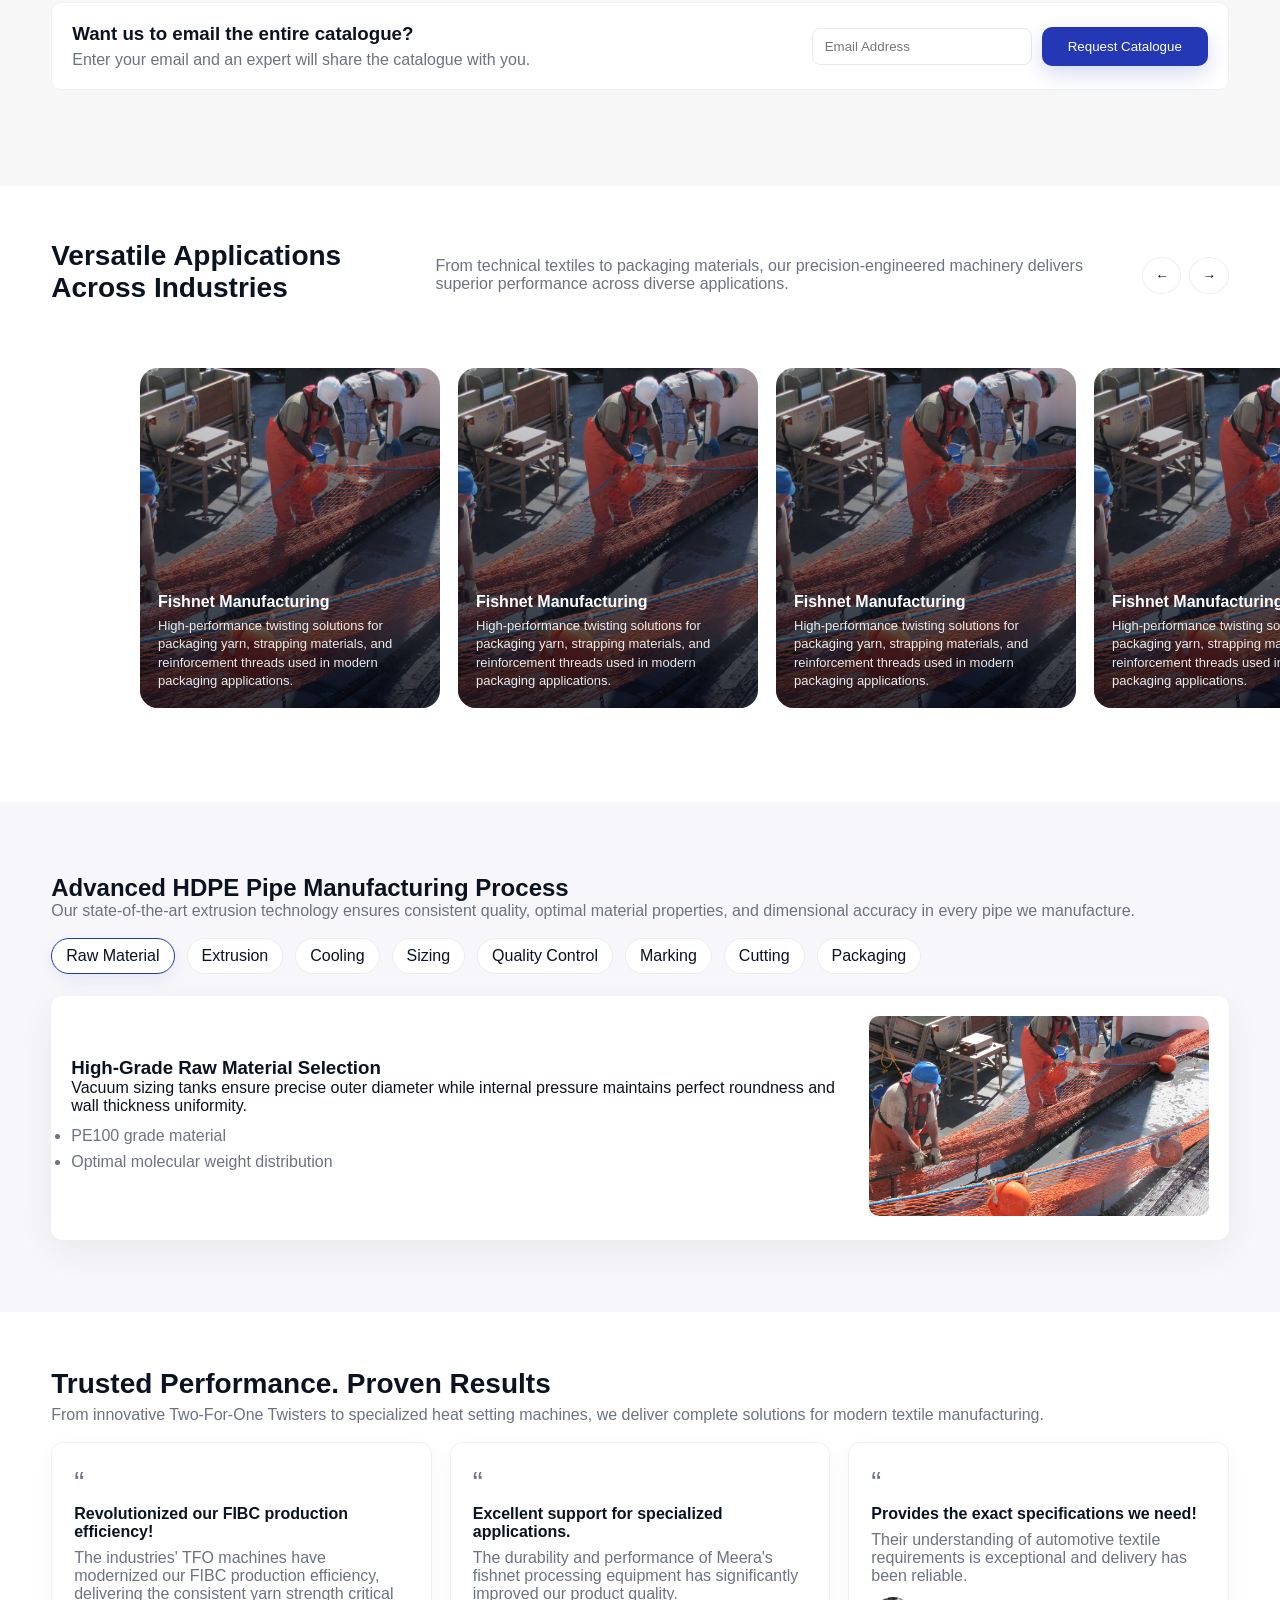
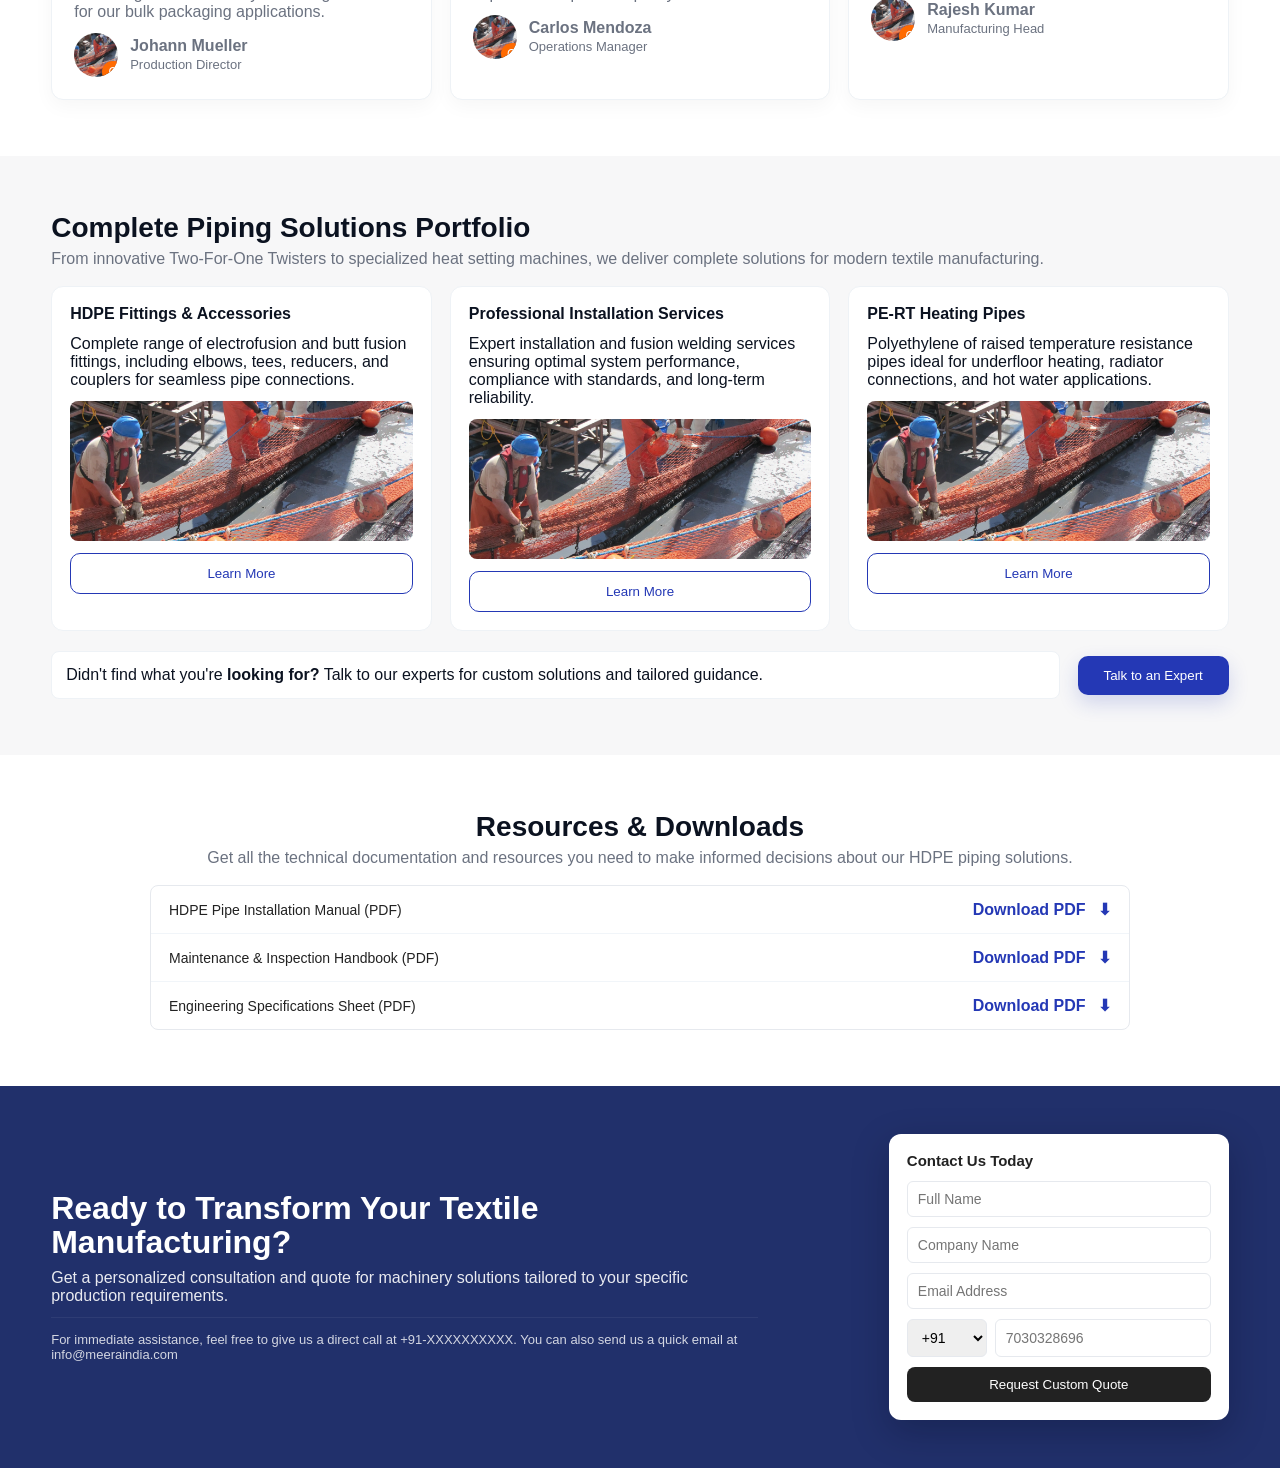
==== commit 38e82fbe: "added Ready to Transform" ====
--- a/index.html
+++ b/index.html
@@ -323,8 +323,9 @@
       </div>
     </div>
   </section>
-
-
+</section>
+
+  <!-- Resources & Downloads (Figma) -->
   
 
   <script src="script.js"></script>
@@ -374,6 +375,8 @@
       </div>
     </div>
   </section>
+
+
 
   <section class="process-section">
     <div class="container">
@@ -504,5 +507,59 @@
   </section>
 
 
+<section class="resources-section">
+    <div class="container">
+      <h2>Resources &amp; Downloads</h2>
+      <p class="muted">Get all the technical documentation and resources you need to make informed decisions about our HDPE piping solutions.</p>
+
+      <div class="resources-box">
+        <div class="resource-row">
+          <div class="resource-title">HDPE Pipe Installation Manual (PDF)</div>
+          <a class="download-link" href="#">Download PDF <span class="dl-icon">⬇</span></a>
+        </div>
+
+        <div class="resource-row">
+          <div class="resource-title">Maintenance &amp; Inspection Handbook (PDF)</div>
+          <a class="download-link" href="#">Download PDF <span class="dl-icon">⬇</span></a>
+        </div>
+
+        <div class="resource-row">
+          <div class="resource-title">Engineering Specifications Sheet (PDF)</div>
+          <a class="download-link" href="#">Download PDF <span class="dl-icon">⬇</span></a>
+        </div>
+      </div>
+
+    </div>
+  </section>
+  
+  <!-- CTA Panel (Figma) -->
+  <section class="cta-panel">
+    <div class="container cta-inner">
+      <div class="cta-copy">
+        <h2>Ready to Transform Your Textile Manufacturing?</h2>
+        <p class="cta-lead">Get a personalized consultation and quote for machinery solutions tailored to your specific production requirements.</p>
+        <p class="cta-note">For immediate assistance, feel free to give us a direct call at +91-XXXXXXXXXX. You can also send us a quick email at info@meeraindia.com</p>
+      </div>
+
+      <div class="cta-form-box">
+        <form class="cta-form">
+          <h3>Contact Us Today</h3>
+          <input type="text" name="name" placeholder="Full Name" />
+          <input type="text" name="company" placeholder="Company Name" />
+          <input type="email" name="email" placeholder="Email Address" />
+          <div class="phone-row">
+            <select name="country-code">
+              <option>+91</option>
+              <option>+1</option>
+            </select>
+            <input type="tel" name="phone" placeholder="7030328696" />
+          </div>
+          <button type="submit" class="btn btn-primary">Request Custom Quote</button>
+        </form>
+      </div>
+    </div>
+  </section>
+  
+
 </body>
 </html>
--- a/styles.css
+++ b/styles.css
@@ -31,17 +31,23 @@
     border-bottom: 1px solid #eee
 }
 
-.navbar {
-    height: 72px;
-    display: flex;
-    align-items: center;
-    justify-content: space-between
-}
-
-.logo {
-    font-size: 24px;
-    font-weight: 700;
-    color: #9b1c31
+.cta-panel .container {
+    padding: 0
+}
+
+.navbar {}
+
+align-items: center;
+justify-content: space-between
+}
+
+padding: 36px;
+background: #21306b;
+border-radius: 16px;
+box-shadow: 0 6px 18px rgba(2, 6, 23, 0.08);
+font-size: 24px;
+font-weight: 700;
+color: #9b1c31
 }
 
 .nav-links {
@@ -1070,4 +1076,178 @@
         flex-direction: column;
         align-items: stretch
     }
+}
+
+/* Resources (Figma) */
+.resources-section {
+    padding: 56px 0;
+    background: #fff
+}
+
+.resources-section h2 {
+    text-align: center;
+    font-size: 28px;
+    margin-bottom: 6px
+}
+
+.resources-section .muted {
+    text-align: center;
+    color: var(--muted);
+    margin-bottom: 18px
+}
+
+.resources-box {
+    max-width: 980px;
+    margin: 0 auto;
+    background: #fff;
+    border: 1px solid #e6e9ee;
+    border-radius: 8px;
+    overflow: hidden
+}
+
+.resource-row {
+    display: flex;
+    align-items: center;
+    justify-content: space-between;
+    padding: 14px 18px;
+    border-bottom: 1px solid #f1f5f9
+}
+
+.resource-row:last-child {
+    border-bottom: 0
+}
+
+.resource-title {
+    color: #222;
+    font-size: 14px
+}
+
+.download-link {
+    color: var(--accent);
+    text-decoration: none;
+    font-weight: 600
+}
+
+.dl-icon {
+    display: inline-block;
+    margin-left: 8px
+}
+
+@media (max-width:768px) {
+    .resource-row {
+        padding: 12px 10px;
+        flex-direction: column;
+        align-items: flex-start;
+        gap: 8px
+    }
+
+    .download-link {
+        align-self: flex-end
+    }
+}
+
+/* CTA Panel */
+.cta-panel {
+    padding: 48px 0;
+    background: #21306b;
+    color: #fff
+}
+
+.cta-inner {
+    display: flex;
+    gap: 32px;
+    align-items: center;
+    justify-content: space-between;
+    max-width: 1240px;
+    margin: 0 auto;
+    padding: 0 12px;
+}
+
+.cta-copy {
+    flex: 1;
+    max-width: 60%
+}
+
+.cta-copy h2 {
+    font-size: 32px;
+    margin: 0 0 10px;
+    line-height: 1.05
+}
+
+.cta-lead {
+    color: rgba(255, 255, 255, 0.9);
+    margin-bottom: 12px
+}
+
+.cta-note {
+    color: rgba(255, 255, 255, 0.8);
+    font-size: 13px;
+    border-top: 1px solid rgba(255, 255, 255, 0.06);
+    padding-top: 14px;
+    margin-top: 8px
+}
+
+.cta-form-box {
+    width: 340px;
+    background: #fff;
+    color: #222;
+    padding: 18px;
+    border-radius: 12px;
+    box-shadow: 0 12px 36px rgba(2, 6, 23, 0.25);
+    margin-left: auto;
+}
+
+.cta-form h3 {
+    margin: 0 0 12px;
+    font-size: 15px;
+    color: #222
+}
+
+.cta-form input,
+.cta-form select {
+    width: 100%;
+    padding: 9px 10px;
+    margin-bottom: 10px;
+    border: 1px solid #e6e9ee;
+    border-radius: 6px;
+    font-size: 14px
+}
+
+.phone-row {
+    display: flex;
+    gap: 8px
+}
+
+.phone-row select {
+    width: 80px
+}
+
+.phone-row input {
+    flex: 1
+}
+
+.btn-primary {
+    background: #222;
+    color: #fff;
+    padding: 10px 12px;
+    border-radius: 8px;
+    border: none;
+    cursor: pointer;
+    width: 100%
+}
+
+@media (max-width:900px) {
+    .cta-inner {
+        flex-direction: column;
+        align-items: stretch
+    }
+
+    .cta-copy {
+        max-width: 100%;
+        margin-bottom: 18px
+    }
+
+    .cta-form-box {
+        width: 100%
+    }
 }
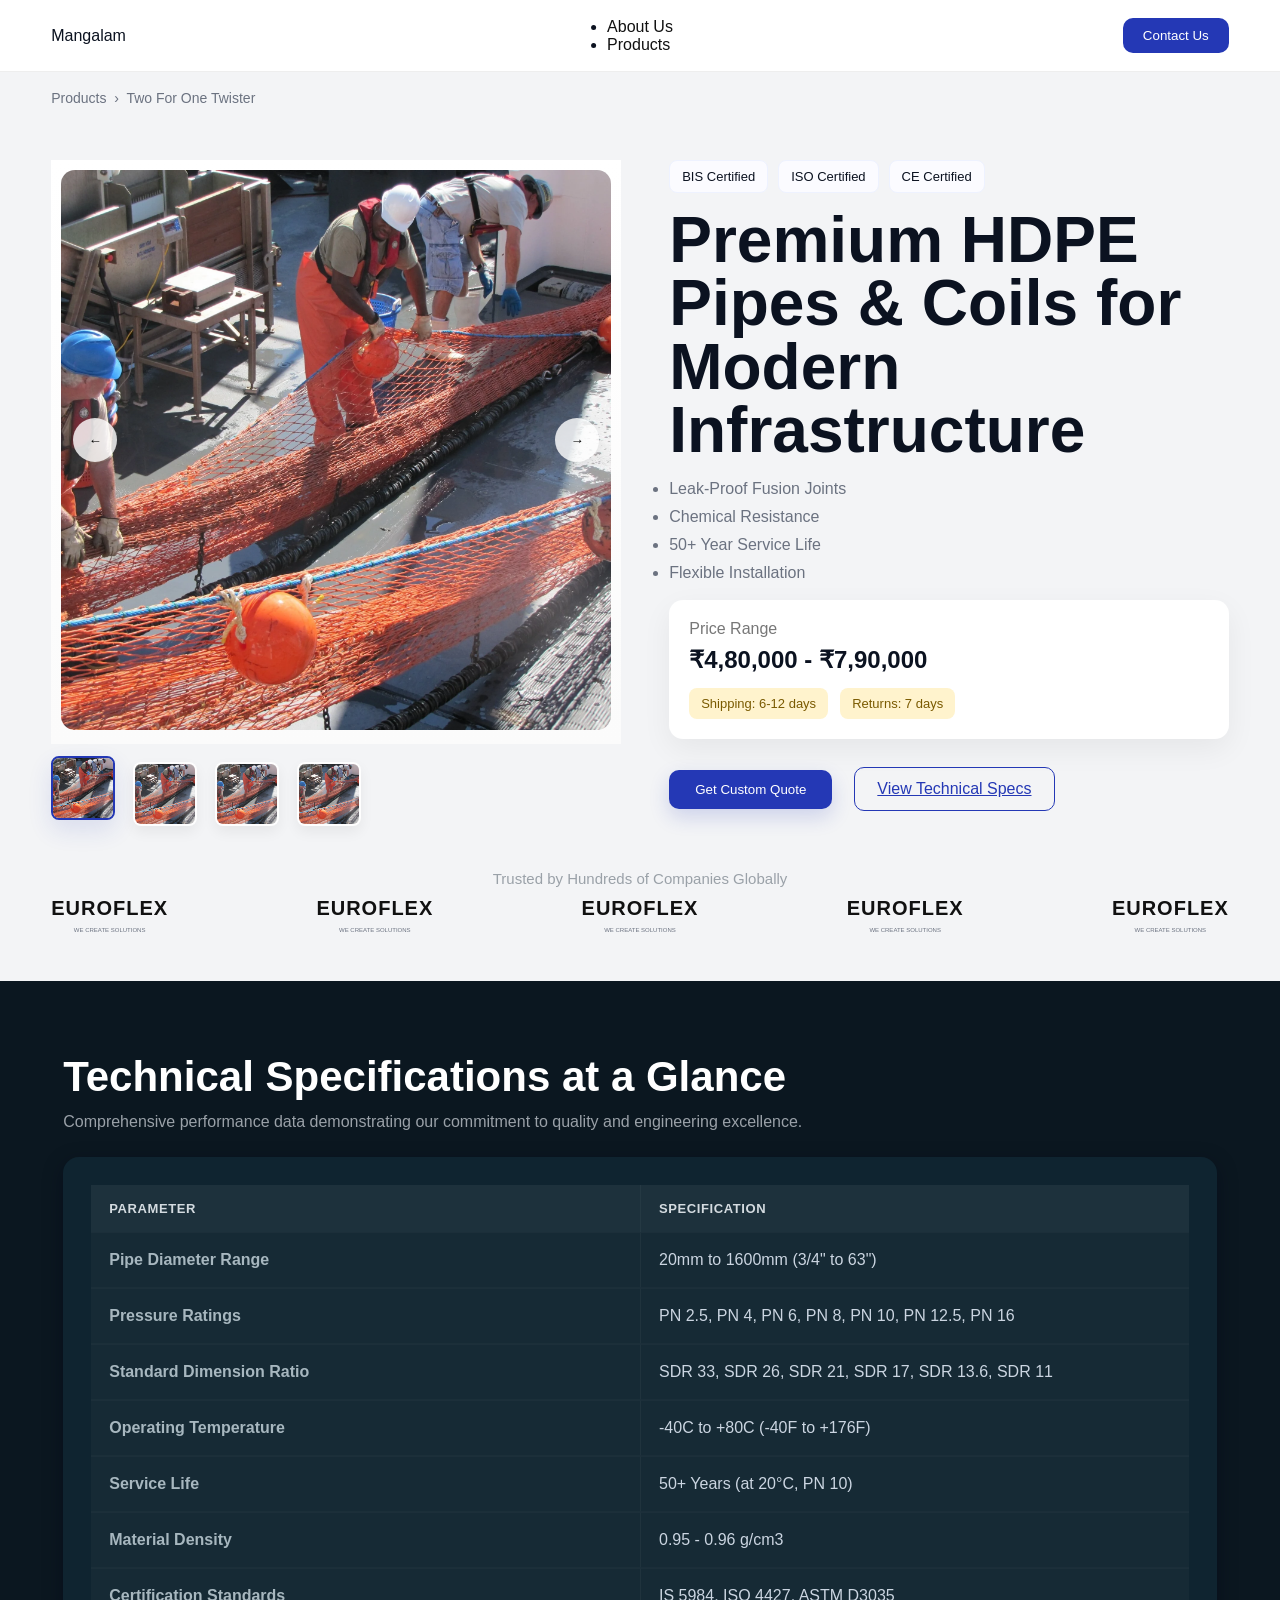
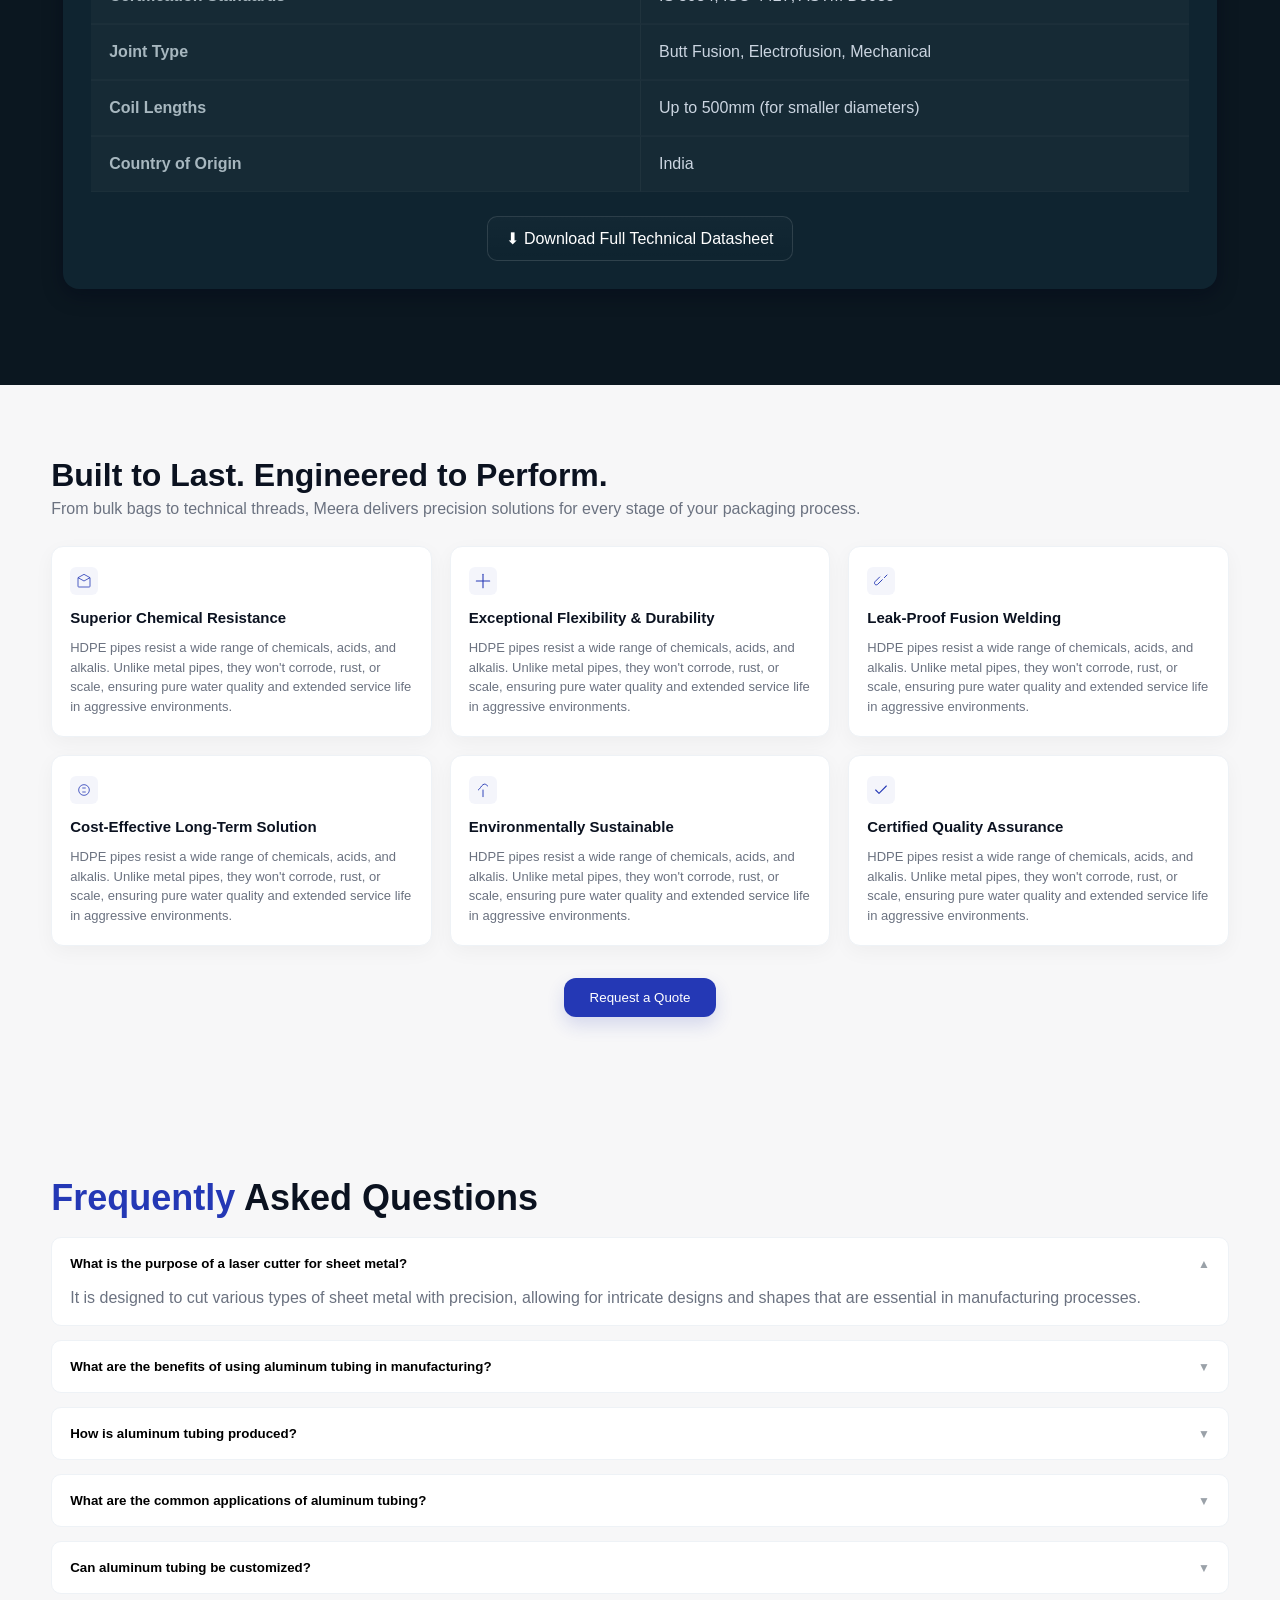
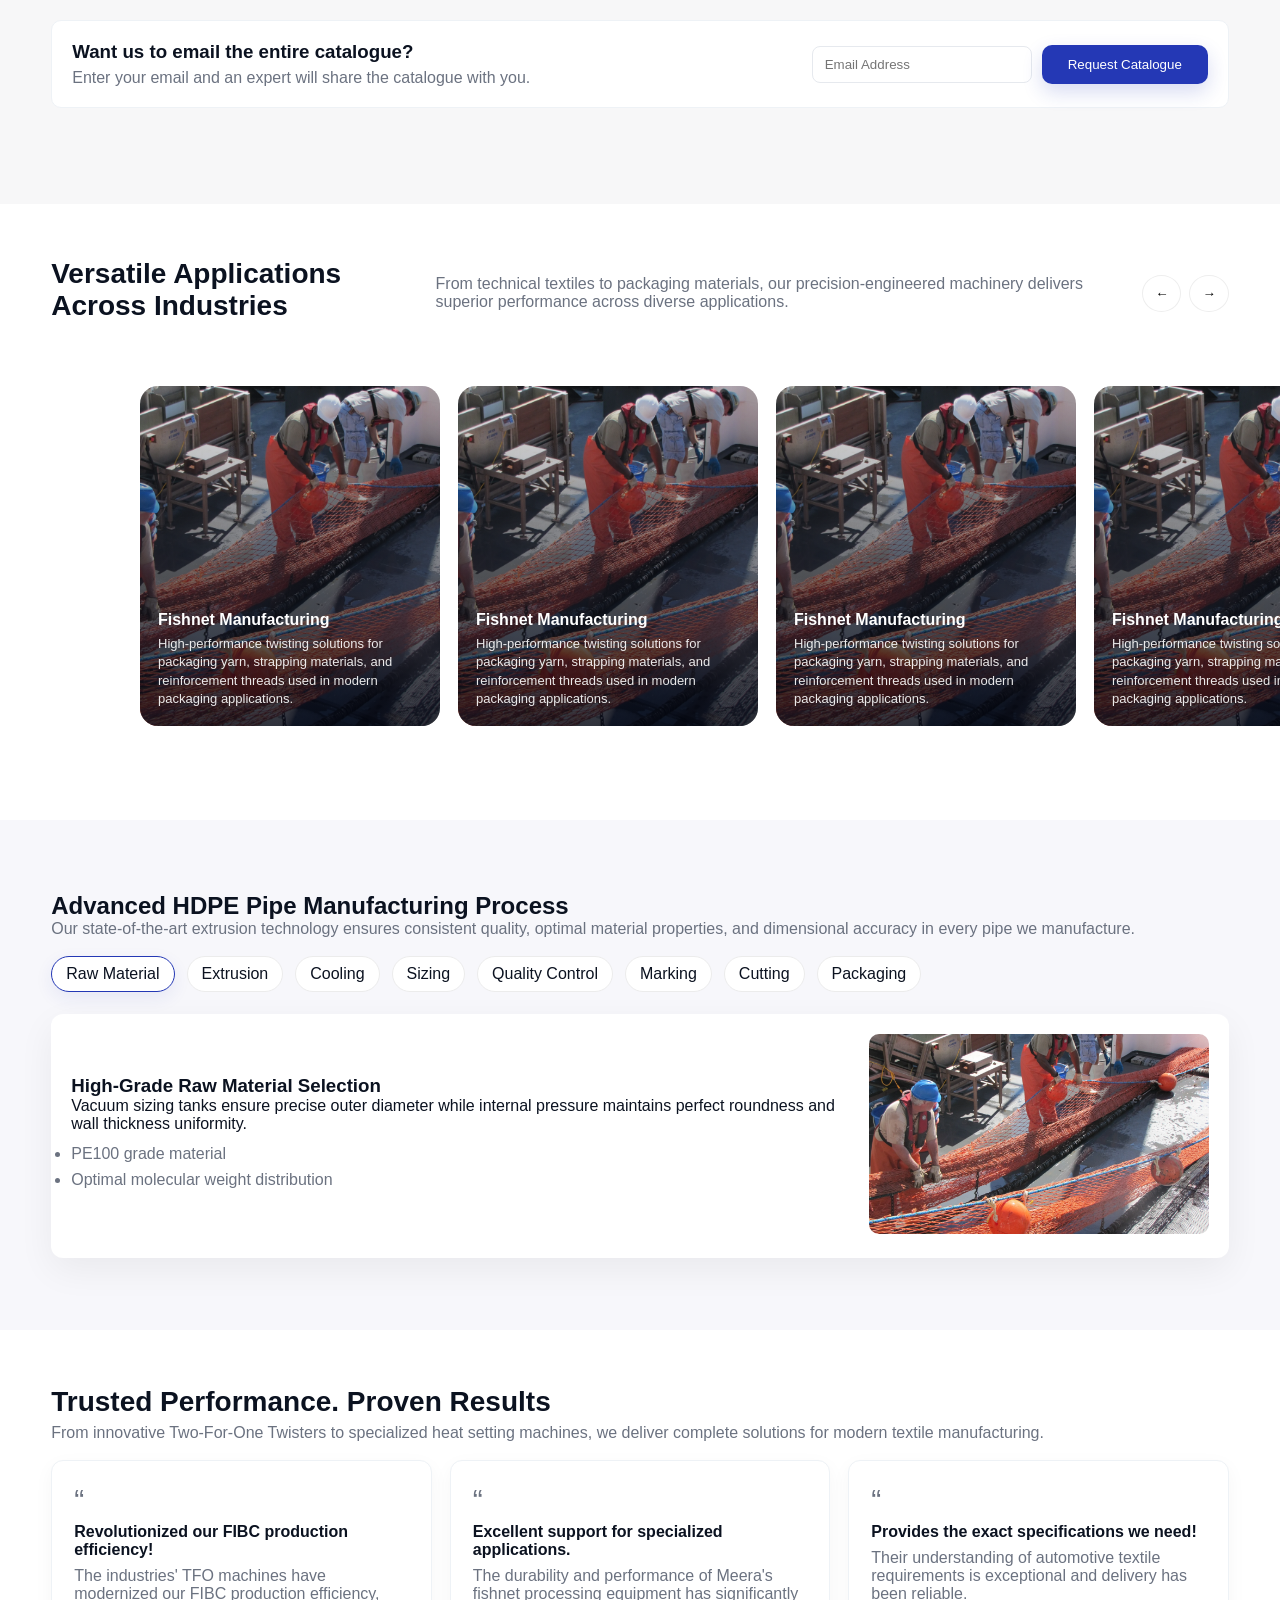
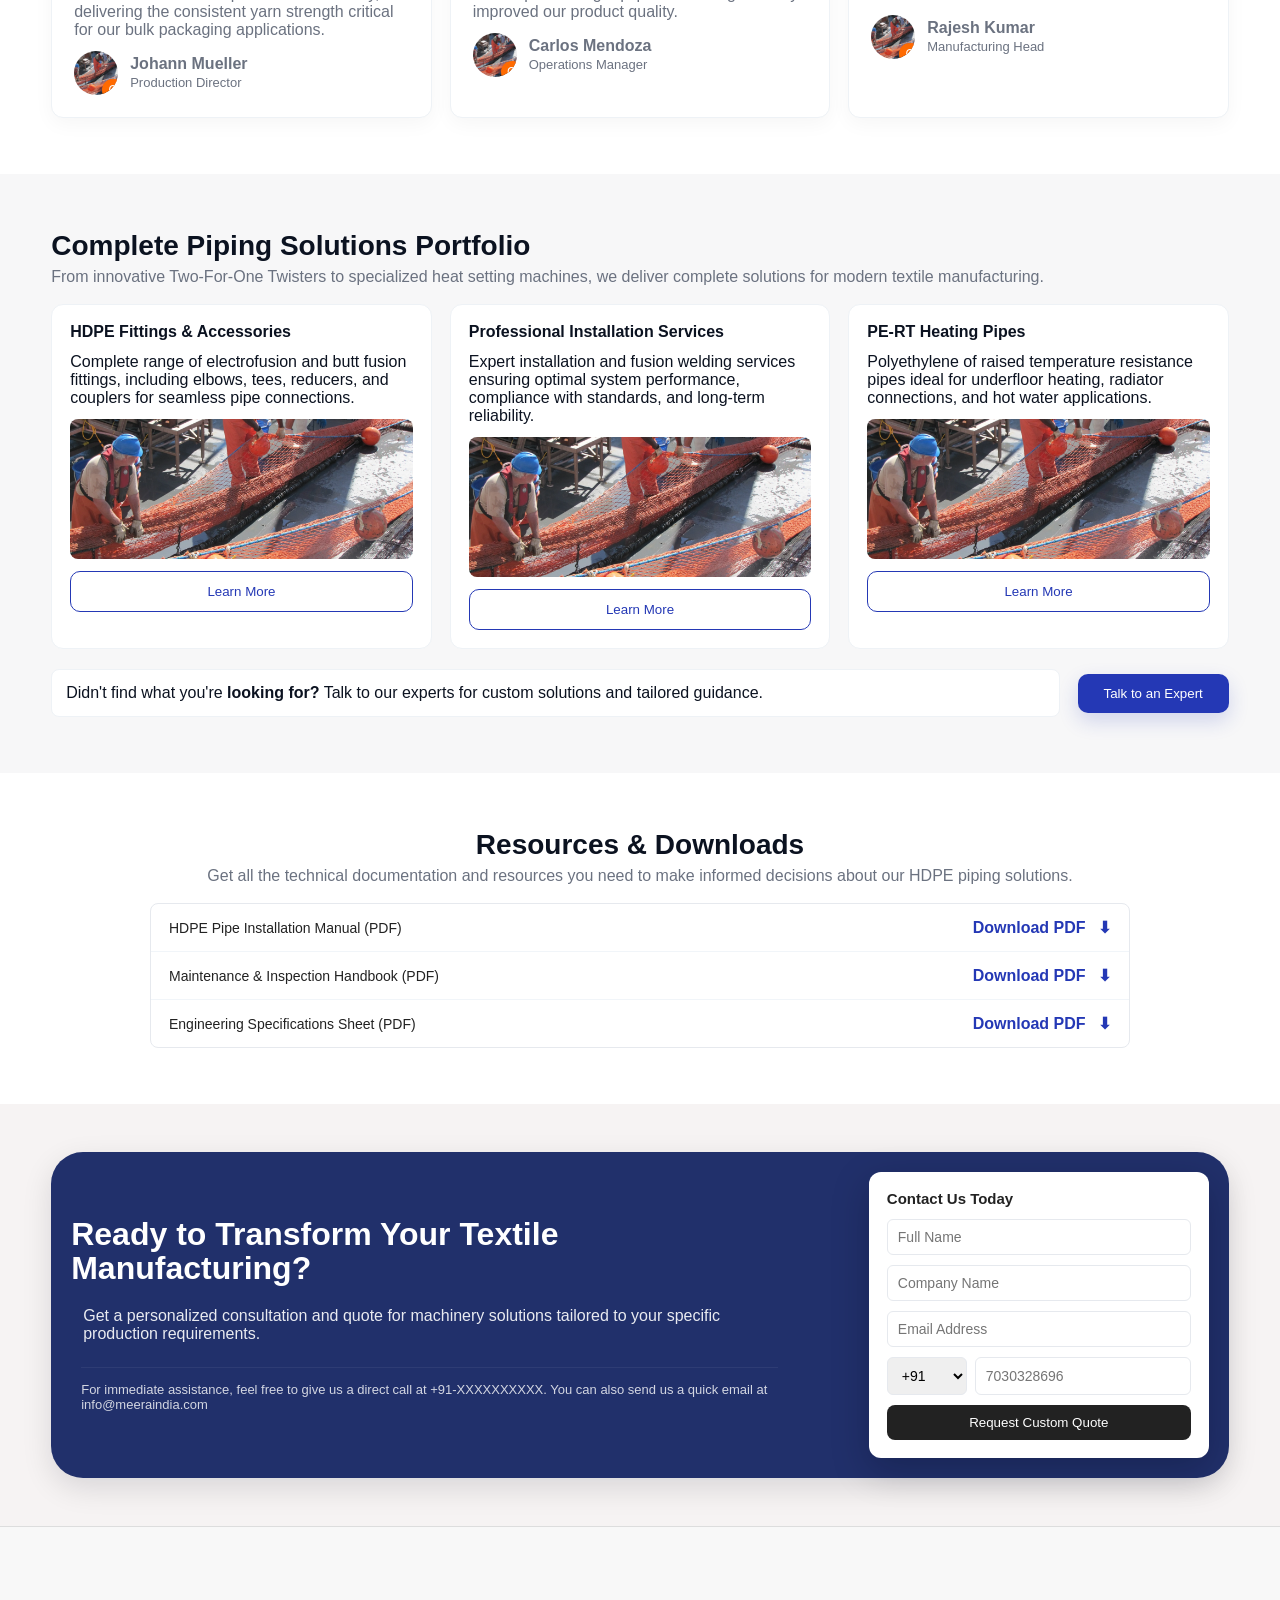
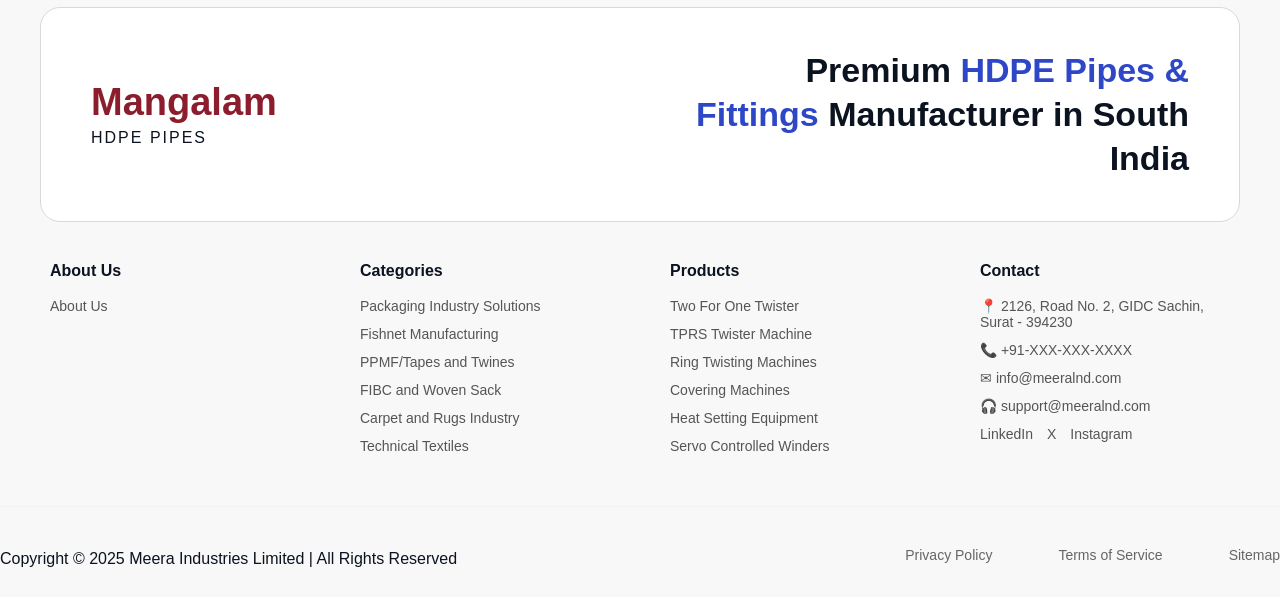
==== commit b162f5ba: "added footer" ====
--- a/index.html
+++ b/index.html
@@ -559,6 +559,98 @@
       </div>
     </div>
   </section>
+
+  <!--footer -->
+
+<footer class="footer">
+
+  <!-- TOP BOX -->
+  <div class="footer-top">
+
+    <div class="footer-logo">
+      <h2>Mangalam</h2>
+      <span>HDPE PIPES</span>
+    </div>
+
+    <div class="footer-heading">
+      Premium <span>HDPE Pipes & Fittings</span> Manufacturer in South India
+    </div>
+
+  </div>
+
+  <!-- FOOTER CONTENT -->
+  <div class="footer-content">
+
+    <!-- ABOUT -->
+    <div class="footer-column">
+      <h4>About Us</h4>
+
+      <a href="#">About Us</a>
+    </div>
+
+    <!-- CATEGORIES -->
+    <div class="footer-column">
+      <h4>Categories</h4>
+
+      <a href="#">Packaging Industry Solutions</a>
+      <a href="#">Fishnet Manufacturing</a>
+      <a href="#">PPMF/Tapes and Twines</a>
+      <a href="#">FIBC and Woven Sack</a>
+      <a href="#">Carpet and Rugs Industry</a>
+      <a href="#">Technical Textiles</a>
+    </div>
+
+    <!-- PRODUCTS -->
+    <div class="footer-column">
+      <h4>Products</h4>
+
+      <a href="#">Two For One Twister</a>
+      <a href="#">TPRS Twister Machine</a>
+      <a href="#">Ring Twisting Machines</a>
+      <a href="#">Covering Machines</a>
+      <a href="#">Heat Setting Equipment</a>
+      <a href="#">Servo Controlled Winders</a>
+    </div>
+
+    <!-- CONTACT -->
+    <div class="footer-column">
+      <h4>Contact</h4>
+
+      <p>📍 2126, Road No. 2, GIDC Sachin, Surat - 394230</p>
+
+      <p>📞 +91-XXX-XXX-XXXX</p>
+
+      <p>✉ info@meeralnd.com</p>
+
+      <p>🎧 support@meeralnd.com</p>
+
+      <div class="social-icons">
+        <a href="#">LinkedIn</a>
+        <a href="#">X</a>
+        <a href="#">Instagram</a>
+      </div>
+
+    </div>
+
+  </div>
+
+  <!-- BOTTOM -->
+  <div class="footer-bottom">
+
+    <p>
+      Copyright © 2025 Meera Industries Limited |
+      All Rights Reserved
+    </p>
+
+    <div class="footer-links">
+      <a href="#">Privacy Policy</a>
+      <a href="#">Terms of Service</a>
+      <a href="#">Sitemap</a>
+    </div>
+
+  </div>
+
+</footer>
   
 
 </body>
--- a/styles.css
+++ b/styles.css
@@ -35,25 +35,19 @@
     padding: 0
 }
 
-.navbar {}
-
-align-items: center;
-justify-content: space-between
-}
-
-padding: 36px;
-background: #21306b;
-border-radius: 16px;
-box-shadow: 0 6px 18px rgba(2, 6, 23, 0.08);
-font-size: 24px;
-font-weight: 700;
-color: #9b1c31
+/* navbar layout */
+.navbar {
+    display: flex;
+    align-items: center;
+    justify-content: space-between;
+    padding: 18px 0;
+}
 }
 
 .nav-links {
     display: flex;
     gap: 28px;
-    list-style: none
+    list-style: none;
 }
 
 .nav-links a {
@@ -1149,8 +1143,8 @@
 /* CTA Panel */
 .cta-panel {
     padding: 48px 0;
-    background: #21306b;
-    color: #fff
+    background: #f6f3f3;
+    color: #111;
 }
 
 .cta-inner {
@@ -1160,12 +1154,17 @@
     justify-content: space-between;
     max-width: 1240px;
     margin: 0 auto;
-    padding: 0 12px;
+    padding: 48px;
+    background: #21306b;
+    color: #fff;
+    border-radius: 32px;
+    box-shadow: 0 10px 30px rgba(2, 6, 23, 0.12);
 }
 
 .cta-copy {
     flex: 1;
-    max-width: 60%
+    max-width: 60%;
+    margin-left: 20px;
 }
 
 .cta-copy h2 {
@@ -1176,7 +1175,9 @@
 
 .cta-lead {
     color: rgba(255, 255, 255, 0.9);
-    margin-bottom: 12px
+    margin-bottom: 12px;
+    padding: 12px;
+
 }
 
 .cta-note {
@@ -1184,7 +1185,8 @@
     font-size: 13px;
     border-top: 1px solid rgba(255, 255, 255, 0.06);
     padding-top: 14px;
-    margin-top: 8px
+    margin-top: 8px;
+    margin-left: 10px
 }
 
 .cta-form-box {
@@ -1194,7 +1196,7 @@
     padding: 18px;
     border-radius: 12px;
     box-shadow: 0 12px 36px rgba(2, 6, 23, 0.25);
-    margin-left: auto;
+    margin: 20px;
 }
 
 .cta-form h3 {
@@ -1250,4 +1252,400 @@
     .cta-form-box {
         width: 100%
     }
+}
+
+/* Footer card (final) */
+.site-footer {
+    padding: 40px 0 20px;
+    background: transparent
+}
+
+.footer-card {
+    background: #fff;
+    border: 1px solid #ececec;
+    border-radius: 14px;
+    padding: 30px 36px;
+    box-shadow: 0 10px 30px rgba(2, 6, 23, 0.06);
+    max-width: 1100px;
+    margin: 24px auto
+}
+
+.footer-top {
+    display: flex;
+    align-items: center;
+    justify-content: space-between;
+    gap: 20px;
+    padding-bottom: 20px;
+    border-bottom: 1px solid #f1f2f4
+}
+
+.footer-claim {
+    font-size: 20px;
+    color: #0b1220;
+    font-weight: 700;
+    text-align: right;
+    line-height: 1.1
+}
+
+.footer-links {
+    display: flex;
+    gap: 48px;
+    padding: 26px 0
+}
+
+.footer-links .col {
+    min-width: 170px
+}
+
+.footer-links h4 {
+    font-size: 13px;
+    margin-bottom: 10px;
+    color: #222
+}
+
+.footer-links a {
+    display: block;
+    color: #6b7280;
+    text-decoration: none;
+    margin-bottom: 8px;
+    font-size: 14px
+}
+
+.contact-col p {
+    color: #6b7280;
+    font-size: 13px;
+    margin: 6px 0
+}
+
+.footer-bottom {
+    display: flex;
+    justify-content: space-between;
+    align-items: center;
+    border-top: 1px solid #f1f2f4;
+    padding-top: 14px;
+    margin-top: 10px
+}
+
+/* Base footer layout for desktop */
+.footer {
+    background: #f8f8f8;
+    padding-top: 60px;
+    border-top: 1px solid #ddd;
+    font-family: Arial, sans-serif;
+}
+
+.footer-top {
+    max-width: 1200px;
+    margin: 20px auto 40px;
+    background: #ffffff;
+    border: 1px solid #d9d9d9;
+    border-radius: 20px;
+    padding: 40px 50px;
+    display: flex;
+    justify-content: space-between;
+    align-items: center;
+}
+
+.footer-logo h2 {
+    color: #8b1d2c;
+    font-size: 38px;
+    margin-bottom: 5px;
+}
+
+.footer-logo span {
+    font-size: 16px;
+    letter-spacing: 2px;
+}
+
+.footer-heading {
+    font-size: 34px;
+    font-weight: 600;
+    max-width: 500px;
+    line-height: 1.3;
+    text-align: right;
+}
+
+.footer-heading span {
+    color: #2d47c7
+}
+
+.footer-content {
+    max-width: 1200px;
+    margin: 0 auto 40px;
+    display: grid;
+    grid-template-columns: repeat(4, 1fr);
+    gap: 60px;
+    padding: 0 10px;
+}
+
+.footer-column h4 {
+    margin-bottom: 18px;
+    font-size: 16px
+}
+
+.footer-column a,
+.footer-column p {
+    display: block;
+    margin-bottom: 12px;
+    text-decoration: none;
+    color: #555;
+    font-size: 14px;
+}
+
+.social-icons {
+    display: flex;
+    gap: 14px;
+    margin-top: 12px
+}
+
+.footer-links a {
+    text-decoration: none;
+    color: #666;
+    margin-left: 18px
+}
+
+.footer-bottom .policies a {
+    margin-left: 18px;
+    color: #6b7280;
+    text-decoration: none
+}
+
+@media (max-width:900px) {
+    .footer-card {
+        padding: 20px
+    }
+
+    .footer-top {
+        flex-direction: column;
+        align-items: flex-start;
+        gap: 12px
+    }
+
+    .footer-claim {
+        text-align: left
+    }
+
+    .footer-links {
+        flex-direction: column;
+        gap: 12px;
+        padding: 14px 0
+    }
+
+    .footer-links .col {
+        min-width: auto
+    }
+
+    .footer-bottom {
+        flex-direction: column;
+        gap: 8px;
+        align-items: flex-start
+    }
+
+
+    /* FOOTER */
+
+    .footer {
+        background: #f8f8f8;
+        padding-top: 60px;
+        border-top: 1px solid #ddd;
+        font-family: Arial, sans-serif;
+    }
+
+    /* TOP BOX */
+
+    .footer-top {
+        max-width: 1200px;
+        margin: auto;
+
+        background: #ffffff;
+        border: 1px solid #d9d9d9;
+        border-radius: 20px;
+
+        padding: 40px 50px;
+
+        display: flex;
+        justify-content: space-between;
+        align-items: center;
+
+        margin-bottom: 60px;
+    }
+
+    .footer-logo h2 {
+        color: #8b1d2c;
+        font-size: 38px;
+        margin-bottom: 5px;
+    }
+
+    .footer-logo span {
+        font-size: 16px;
+        letter-spacing: 2px;
+    }
+
+    .footer-heading {
+        font-size: 34px;
+        font-weight: 600;
+        max-width: 500px;
+        line-height: 1.3;
+        text-align: right;
+    }
+
+    .footer-heading span {
+        color: #2d47c7;
+    }
+
+    /* FOOTER CONTENT */
+
+    .footer-content {
+        max-width: 1200px;
+        margin: auto;
+
+        display: grid;
+        grid-template-columns: repeat(4, 1fr);
+
+        gap: 60px;
+
+        padding-bottom: 60px;
+    }
+
+    .footer-column h4 {
+        margin-bottom: 25px;
+        font-size: 18px;
+    }
+
+    .footer-column a,
+    .footer-column p {
+        display: block;
+        margin-bottom: 16px;
+
+        text-decoration: none;
+        color: #555;
+        font-size: 15px;
+        line-height: 1.6;
+    }
+
+    .footer-column a:hover {
+        color: #2d47c7;
+    }
+
+    /* SOCIAL */
+
+    .social-icons {
+        display: flex;
+        gap: 20px;
+        margin-top: 25px;
+    }
+
+    .social-icons a {
+        text-decoration: none;
+        color: #2d47c7;
+        font-weight: 600;
+    }
+
+    /* BOTTOM */
+
+    .footer-bottom {
+        border-top: 1px solid #ddd;
+
+        padding: 25px 40px;
+
+        display: flex;
+        justify-content: space-between;
+        align-items: center;
+
+        flex-wrap: wrap;
+    }
+
+    .footer-bottom p {
+        color: #666;
+        font-size: 14px;
+    }
+
+    .footer-links {
+        display: flex;
+        gap: 30px;
+    }
+
+    .footer-links a {
+        text-decoration: none;
+        color: #666;
+        font-size: 14px;
+    }
+
+    /* RESPONSIVE */
+
+    @media (max-width: 992px) {
+
+        .footer-top {
+            flex-direction: column;
+            gap: 30px;
+            text-align: center;
+        }
+
+        .footer-heading {
+            text-align: center;
+        }
+
+        .footer-content {
+            grid-template-columns: repeat(2, 1fr);
+        }
+
+    }
+
+    /* Footer tweaks to match provided layout: compact logo left, large right heading */
+    .footer-top {
+        padding: 28px 36px;
+        border-radius: 14px;
+    }
+
+    .footer-logo h2 {
+        font-size: 16px;
+        margin: 0 0 6px 0
+    }
+
+    .footer-logo span {
+        display: block;
+        font-size: 13px
+    }
+
+    .footer-logo {
+        flex: 0 0 220px
+    }
+
+    .footer-heading {
+        flex: 1 1 60%;
+        font-size: 16px;
+        font-weight: 700;
+        line-height: 1.05;
+        text-align: right
+    }
+
+    @media (max-width:1240px) {
+        .footer-heading {
+            text-align: center;
+            font-size: 28px
+        }
+
+        .footer-logo {
+            flex: none
+        }
+    }
+
+    @media (max-width: 1240px) {
+
+        .footer-content {
+            grid-template-columns: 1fr;
+        }
+
+        .footer-bottom {
+            flex-direction: column;
+            gap: 20px;
+            text-align: center;
+        }
+
+        .footer-links {
+            flex-wrap: wrap;
+            justify-content: center;
+        }
+
+    }
 }
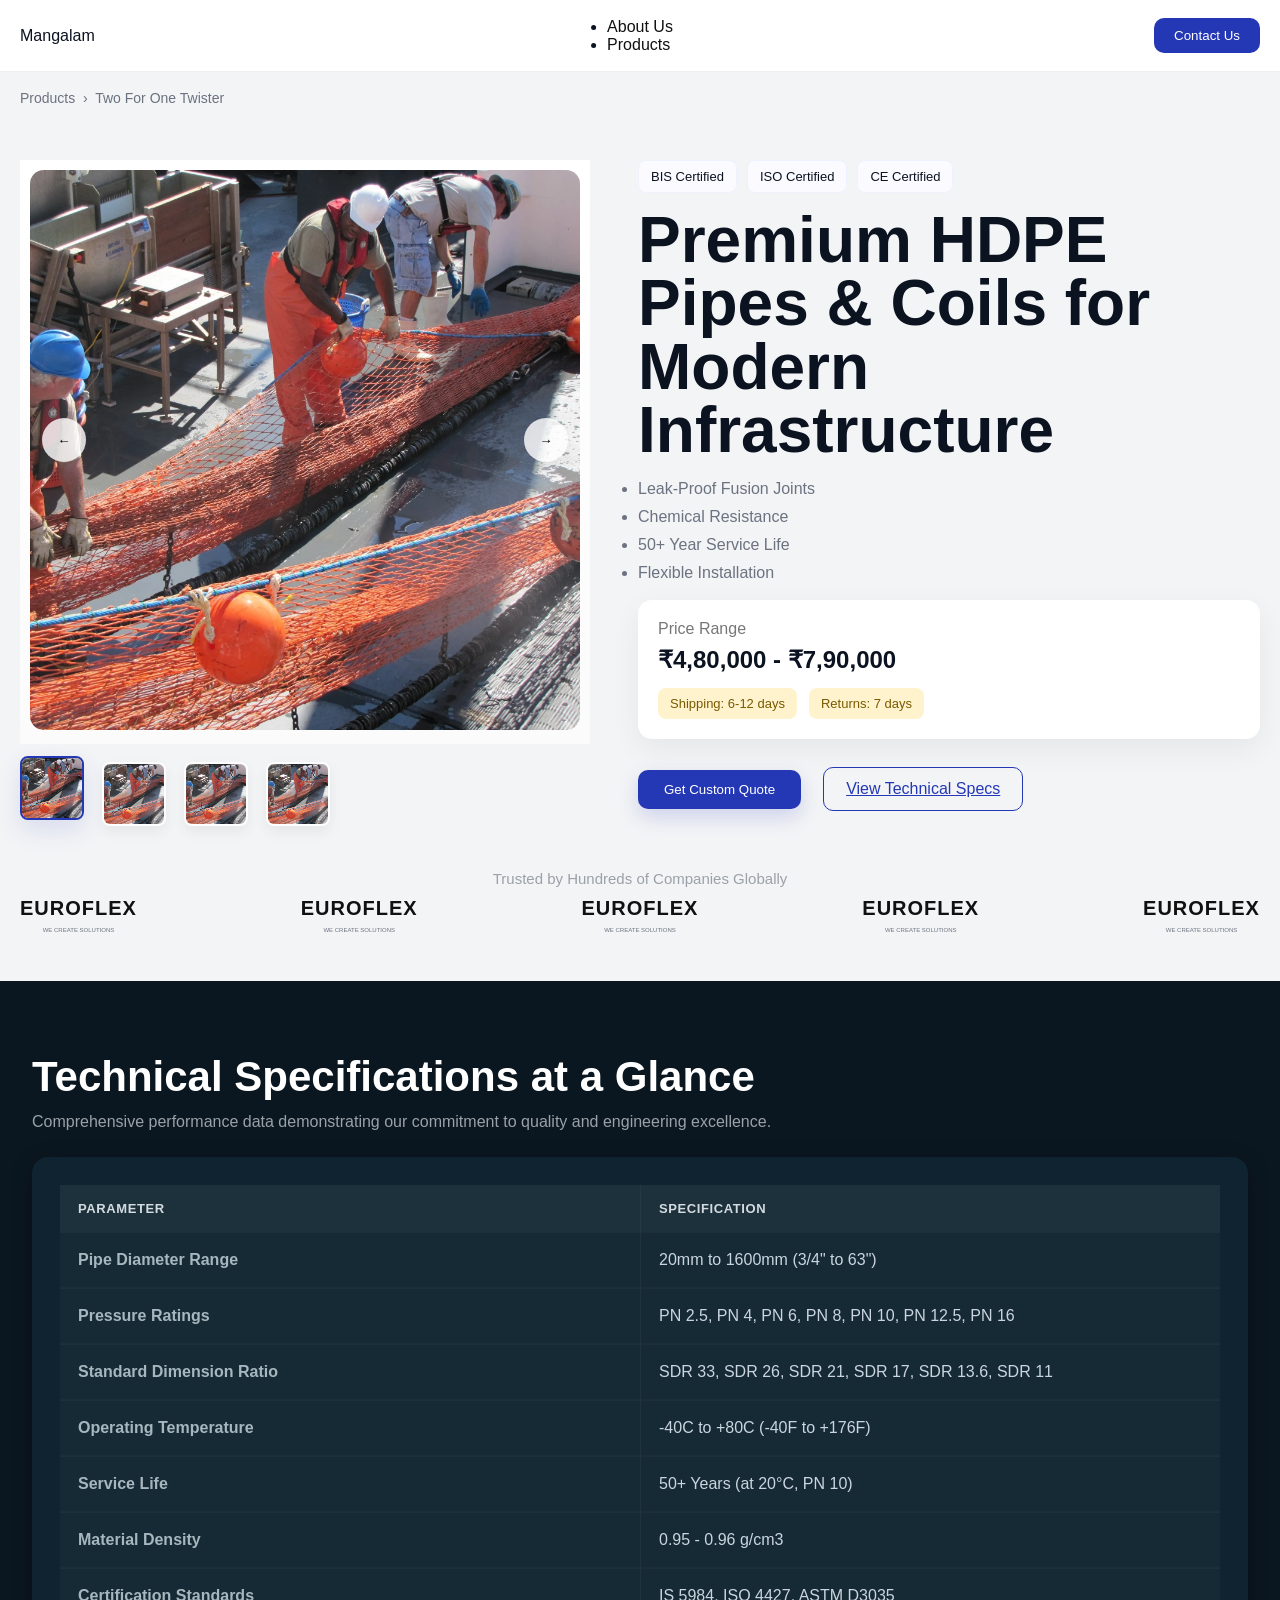
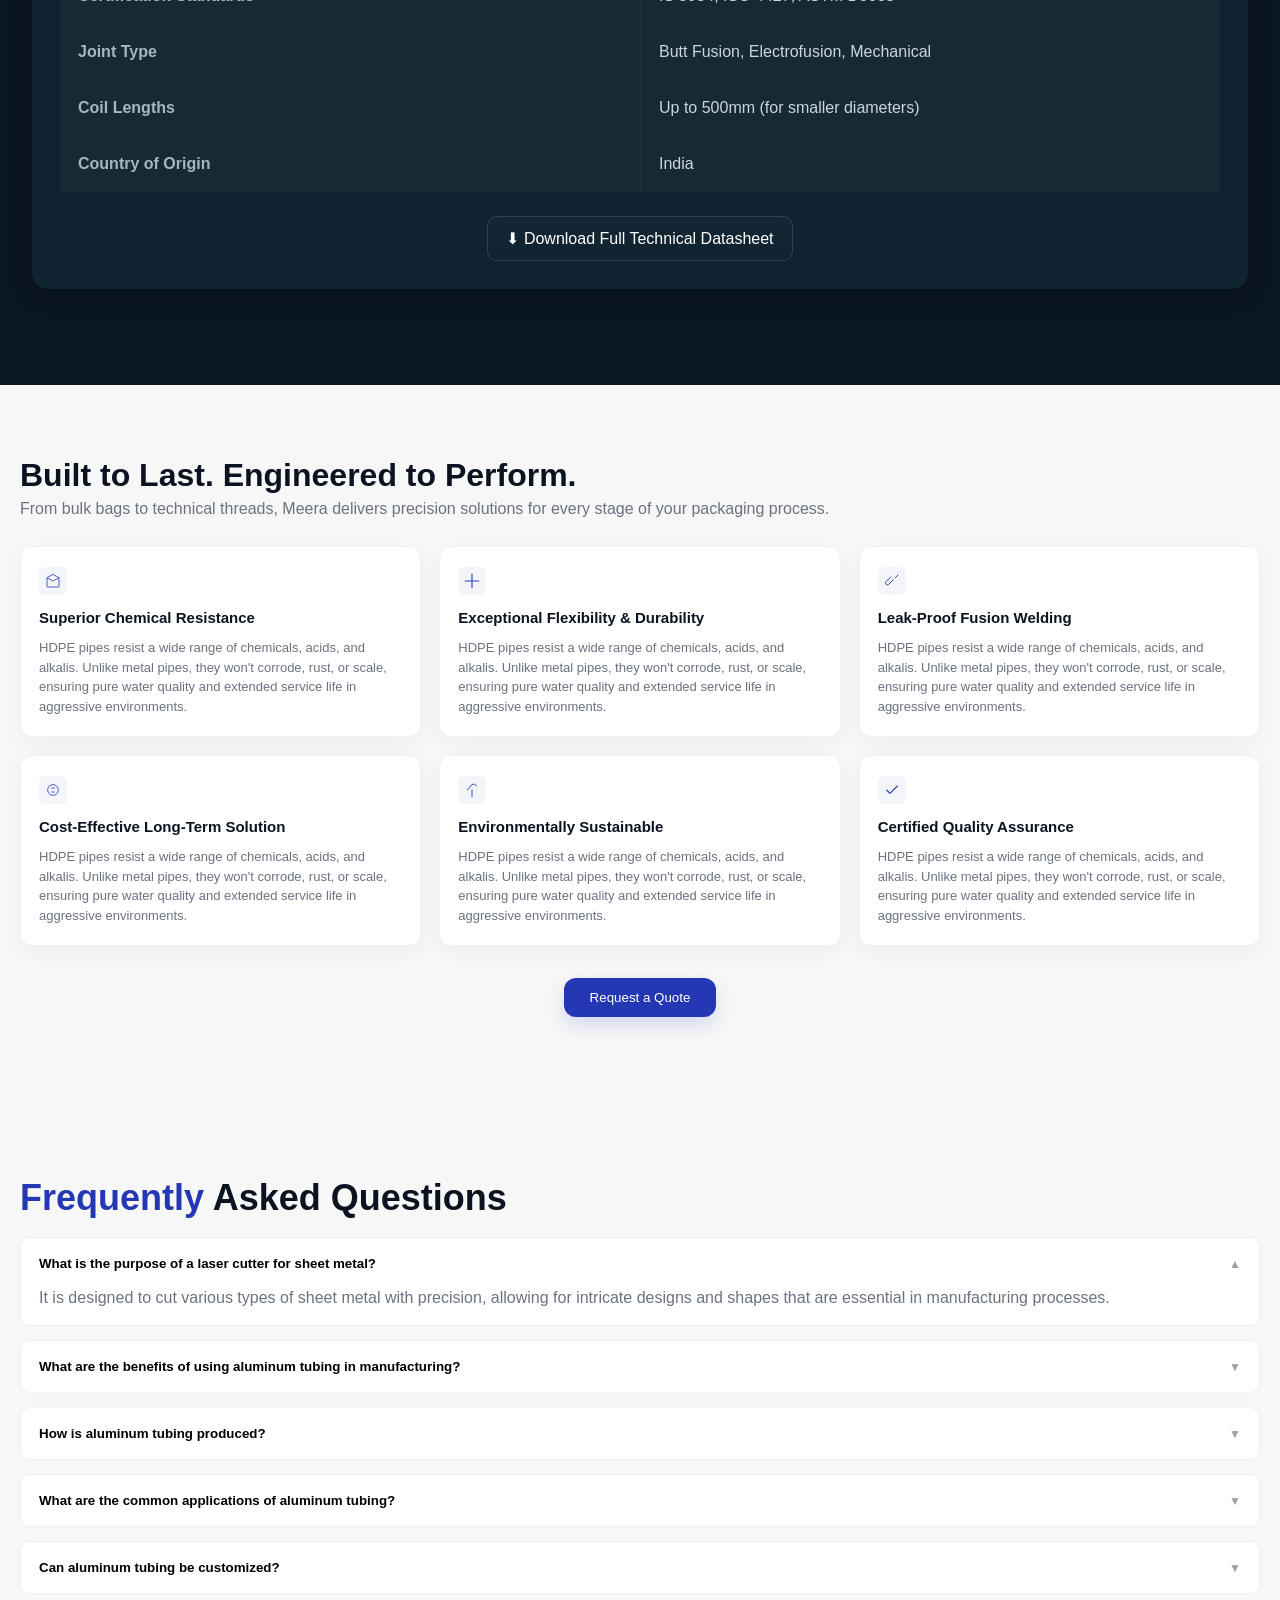
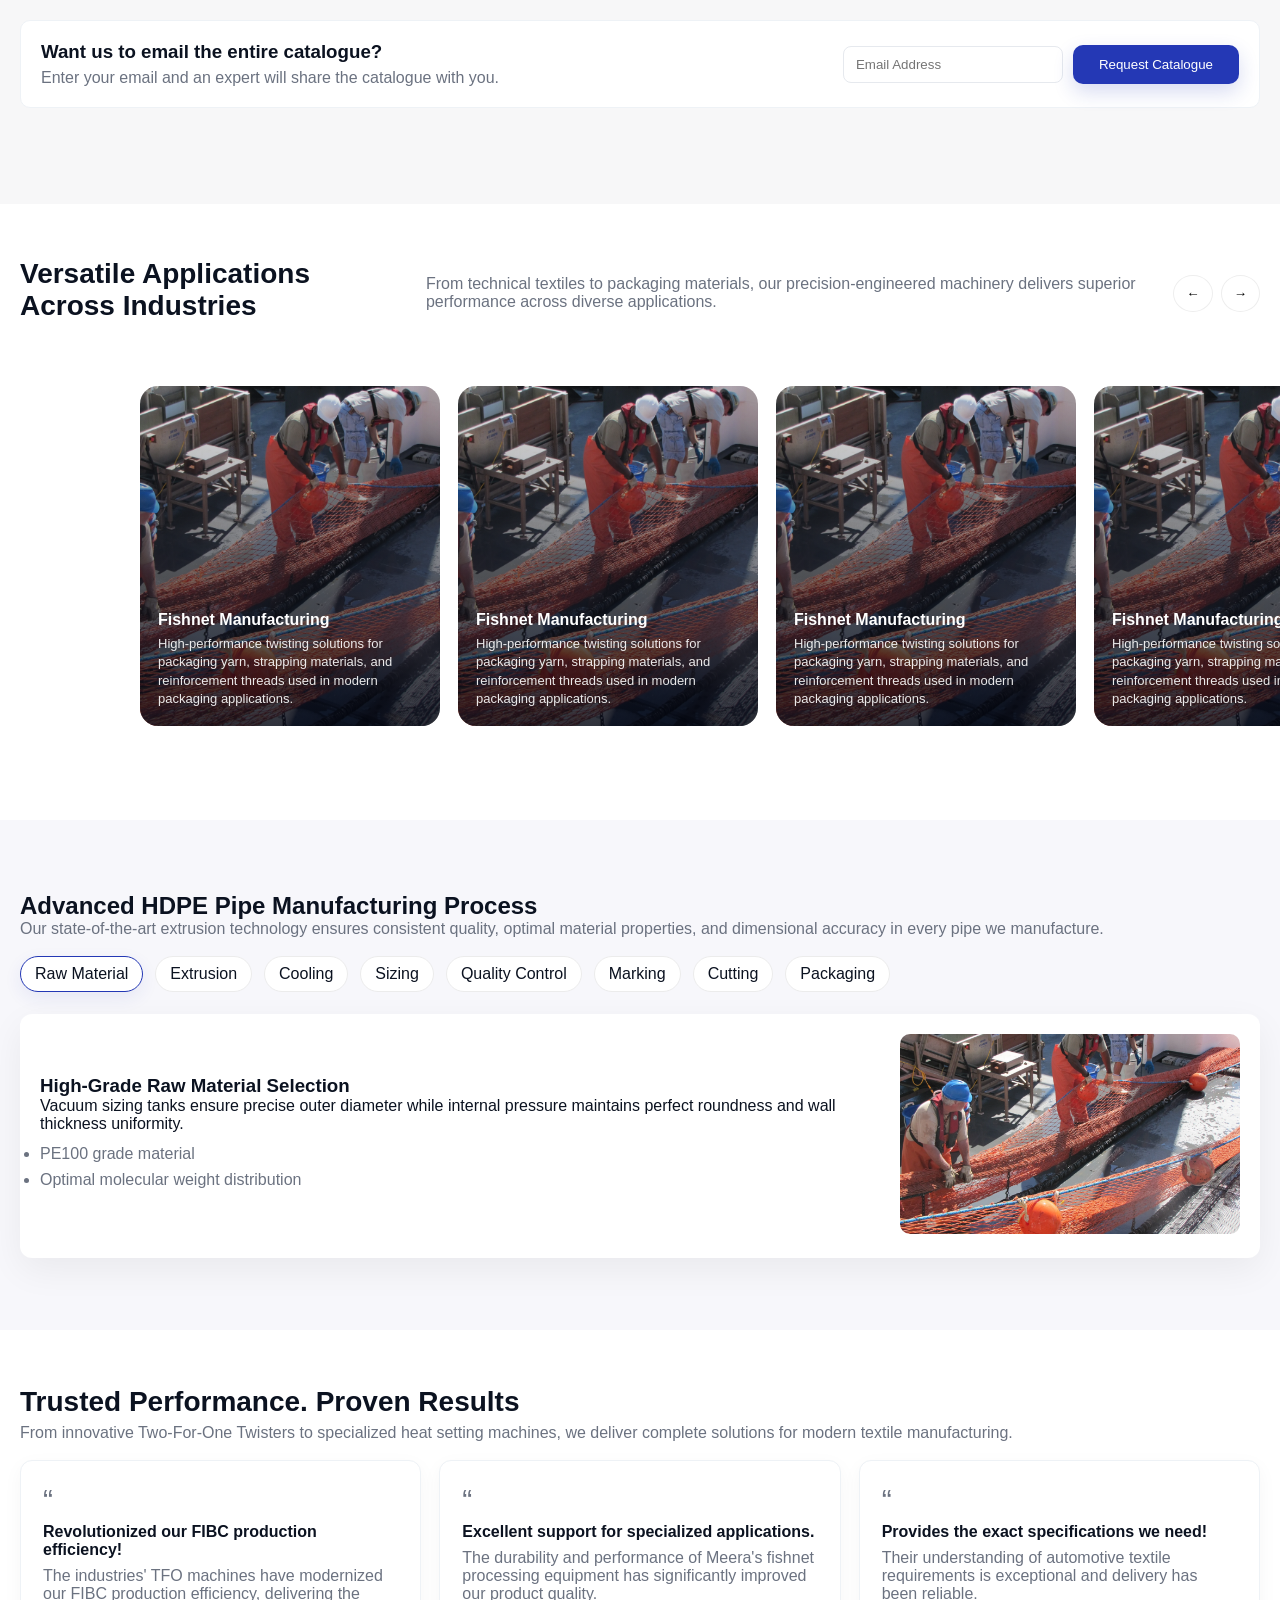
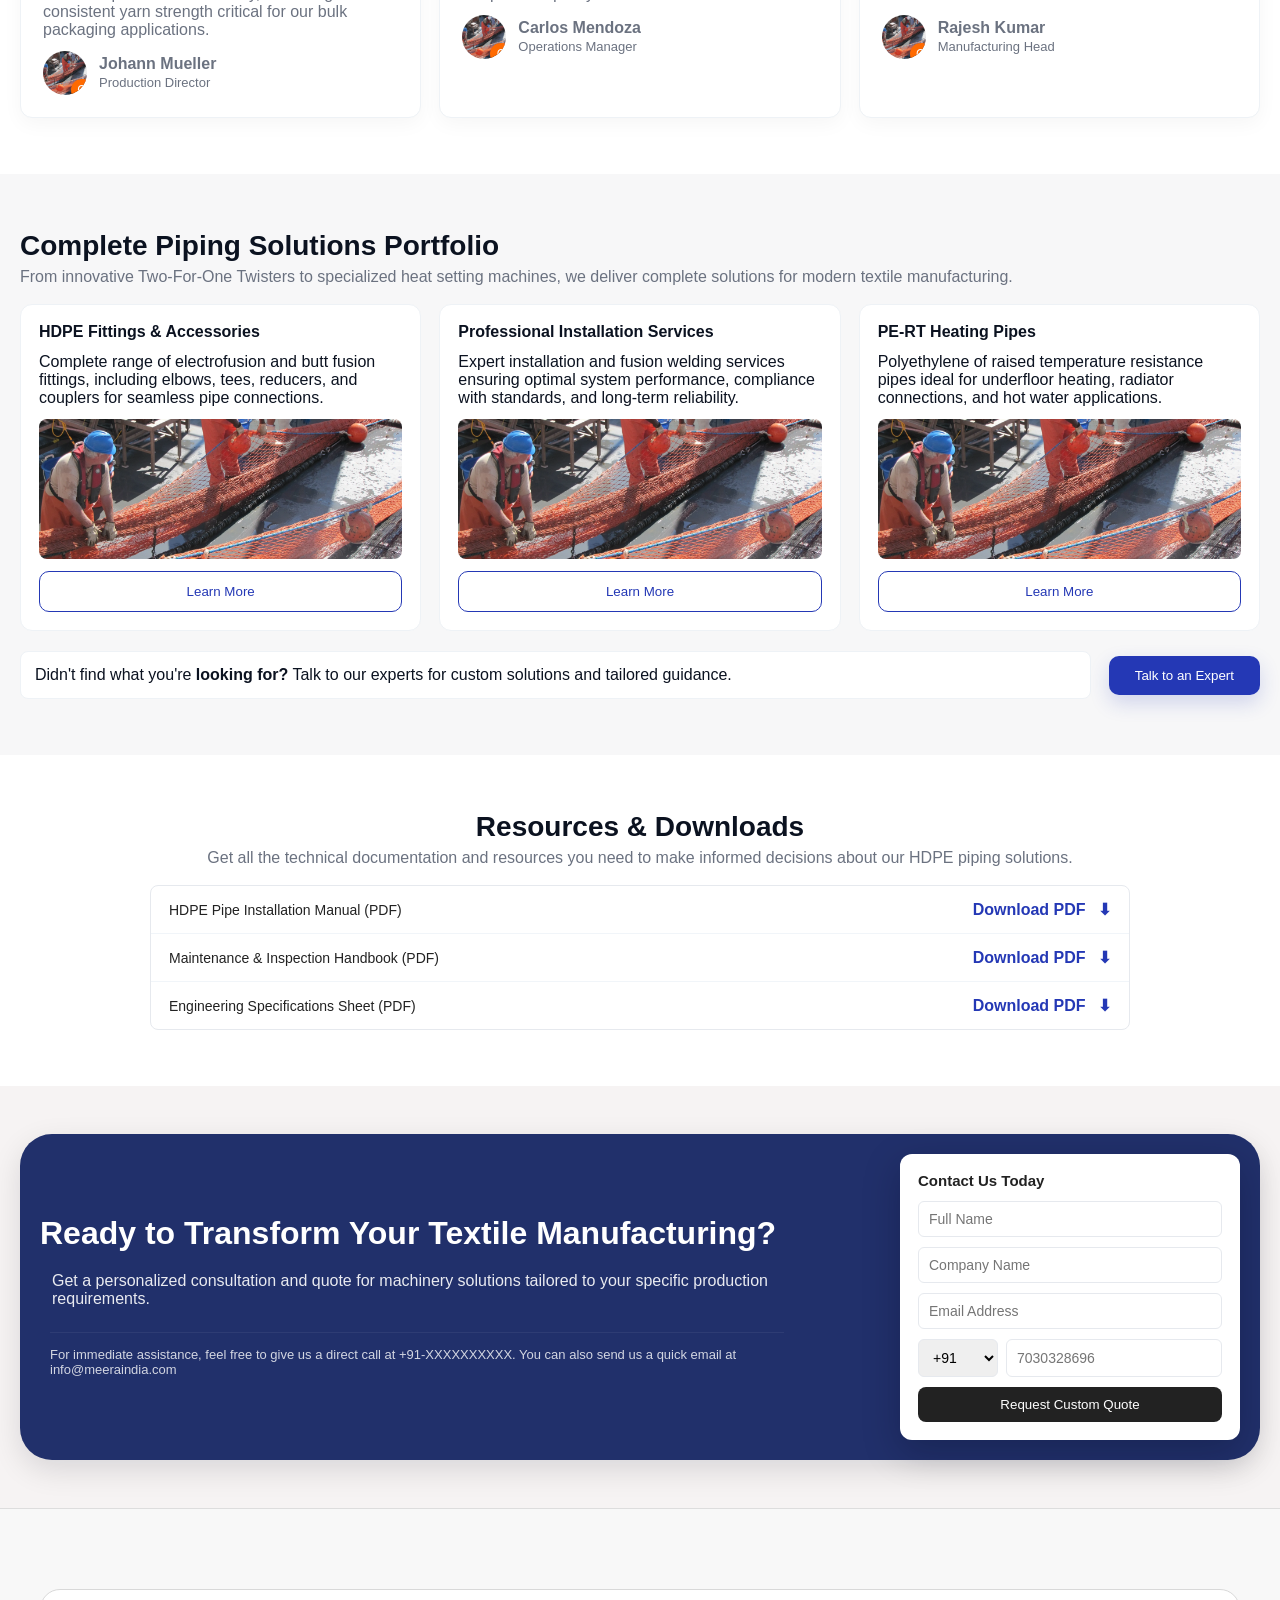
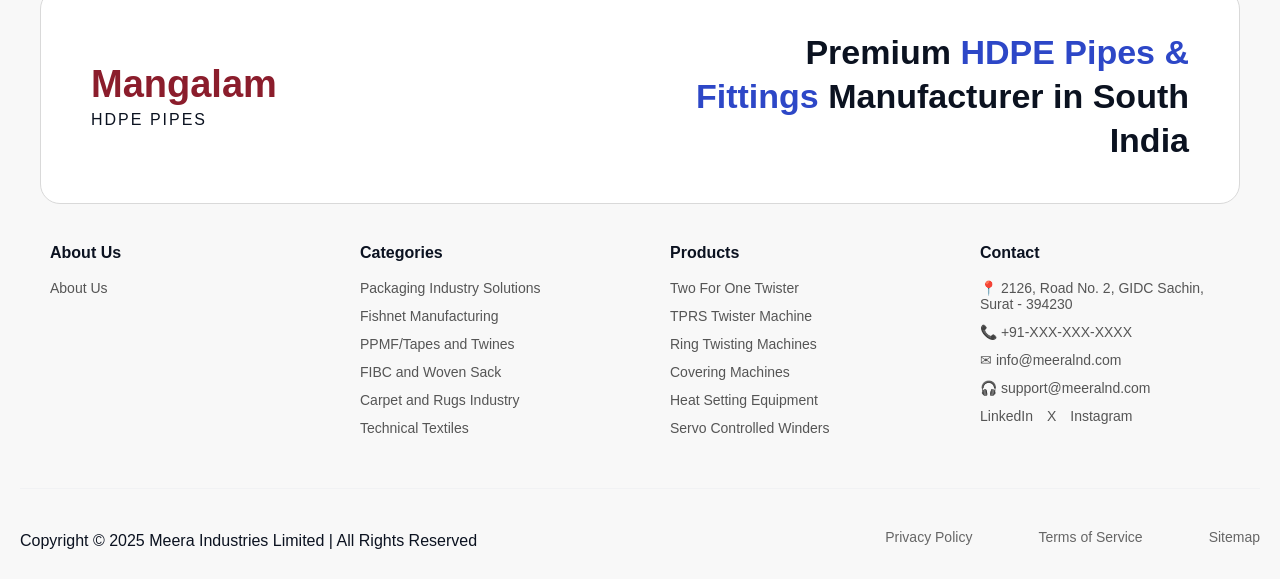
==== commit f5508772: "fixed the responsive page" ====
--- a/index.html
+++ b/index.html
@@ -1,10 +1,10 @@
-
 <!-- index.html -->
 <!DOCTYPE html>
 <html lang="en">
+
 <head>
   <meta charset="UTF-8" />
-  <meta name="viewport" content="width=device-width, initial-scale=1.0"/>
+  <meta name="viewport" content="width=device-width, initial-scale=1.0" />
 
   <title>Gushwork Assignment</title>
 
@@ -61,12 +61,7 @@
         <div class="main-image">
           <button class="arrow left">&#8592;</button>
 
-          <img
-            id="mainImage"
-            src="assets/ph.png"
-            alt="Main Product"
-            loading="lazy"
-          />
+          <img id="mainImage" src="assets/ph.png" alt="Main Product" loading="lazy" />
 
           <button class="arrow right">&#8594;</button>
         </div>
@@ -74,34 +69,14 @@
         <!-- Thumbnails -->
         <div class="thumbnails">
 
-          <img
-            class="thumb active"
-            src="assets/ph.png"
-            alt=""
-            loading="lazy"
-          />
-
-          <img
-            class="thumb"
-            src="assets/ph.png"
-            alt=""
-            loading="lazy"
-          />
-
-        <!-- Testimonials and Portfolio moved below process section -->
-          <img
-            class="thumb"
-            src="assets/ph.png"
-            alt=""
-            loading="lazy"
-          />
-
-          <img
-            class="thumb"
-            src="assets/ph.png"
-            alt=""
-            loading="lazy"
-          />
+          <img class="thumb active" src="assets/ph.png" alt="" loading="lazy" />
+
+          <img class="thumb" src="assets/ph.png" alt="" loading="lazy" />
+
+          <!-- Testimonials and Portfolio moved below process section -->
+          <img class="thumb" src="assets/ph.png" alt="" loading="lazy" />
+
+          <img class="thumb" src="assets/ph.png" alt="" loading="lazy" />
 
         </div>
 
@@ -154,120 +129,186 @@
     <section class="trusted-strip">
       <p class="trusted-title">Trusted by Hundreds of Companies Globally</p>
       <div class="trusted-logos">
-        <div class="trusted-item"><div class="trusted-name">EUROFLEX</div><div class="trusted-caption">WE CREATE SOLUTIONS</div></div>
-        <div class="trusted-item"><div class="trusted-name">EUROFLEX</div><div class="trusted-caption">WE CREATE SOLUTIONS</div></div>
-        <div class="trusted-item"><div class="trusted-name">EUROFLEX</div><div class="trusted-caption">WE CREATE SOLUTIONS</div></div>
-        <div class="trusted-item"><div class="trusted-name">EUROFLEX</div><div class="trusted-caption">WE CREATE SOLUTIONS</div></div>
-        <div class="trusted-item"><div class="trusted-name">EUROFLEX</div><div class="trusted-caption">WE CREATE SOLUTIONS</div></div>
+        <div class="trusted-item">
+          <div class="trusted-name">EUROFLEX</div>
+          <div class="trusted-caption">WE CREATE SOLUTIONS</div>
+        </div>
+        <div class="trusted-item">
+          <div class="trusted-name">EUROFLEX</div>
+          <div class="trusted-caption">WE CREATE SOLUTIONS</div>
+        </div>
+        <div class="trusted-item">
+          <div class="trusted-name">EUROFLEX</div>
+          <div class="trusted-caption">WE CREATE SOLUTIONS</div>
+        </div>
+        <div class="trusted-item">
+          <div class="trusted-name">EUROFLEX</div>
+          <div class="trusted-caption">WE CREATE SOLUTIONS</div>
+        </div>
+        <div class="trusted-item">
+          <div class="trusted-name">EUROFLEX</div>
+          <div class="trusted-caption">WE CREATE SOLUTIONS</div>
+        </div>
       </div>
     </section>
 
   </main>
 
-    <!-- Technical specifications (inline) -->
-    <section id="specs" class="specs-section">
-      <div class="container">
-        <div class="specs-hero">
+  <!-- Technical specifications (inline) -->
+  <section id="specs" class="specs-section">
+    <div class="container">
+      <div class="specs-hero">
         <h2>Technical Specifications at a Glance</h2>
-        <p class="specs-lead">Comprehensive performance data demonstrating our commitment to quality and engineering excellence.</p>
+        <p class="specs-lead">Comprehensive performance data demonstrating our commitment to quality and engineering
+          excellence.</p>
 
         <div class="specs-panel">
           <table class="specs-table">
             <thead>
-              <tr><th>PARAMETER</th><th>SPECIFICATION</th></tr>
+              <tr>
+                <th>PARAMETER</th>
+                <th>SPECIFICATION</th>
+              </tr>
             </thead>
             <tbody>
-              <tr><td>Pipe Diameter Range</td><td>20mm to 1600mm (3/4" to 63")</td></tr>
-              <tr><td>Pressure Ratings</td><td>PN 2.5, PN 4, PN 6, PN 8, PN 10, PN 12.5, PN 16</td></tr>
-              <tr><td>Standard Dimension Ratio</td><td>SDR 33, SDR 26, SDR 21, SDR 17, SDR 13.6, SDR 11</td></tr>
-              <tr><td>Operating Temperature</td><td>-40C to +80C (-40F to +176F)</td></tr>
-              <tr><td>Service Life</td><td>50+ Years (at 20°C, PN 10)</td></tr>
-              <tr><td>Material Density</td><td>0.95 - 0.96 g/cm3</td></tr>
-              <tr><td>Certification Standards</td><td>IS 5984, ISO 4427, ASTM D3035</td></tr>
-              <tr><td>Joint Type</td><td>Butt Fusion, Electrofusion, Mechanical</td></tr>
-              <tr><td>Coil Lengths</td><td>Up to 500mm (for smaller diameters)</td></tr>
-              <tr><td>Country of Origin</td><td>India</td></tr>
+              <tr>
+                <td>Pipe Diameter Range</td>
+                <td>20mm to 1600mm (3/4" to 63")</td>
+              </tr>
+              <tr>
+                <td>Pressure Ratings</td>
+                <td>PN 2.5, PN 4, PN 6, PN 8, PN 10, PN 12.5, PN 16</td>
+              </tr>
+              <tr>
+                <td>Standard Dimension Ratio</td>
+                <td>SDR 33, SDR 26, SDR 21, SDR 17, SDR 13.6, SDR 11</td>
+              </tr>
+              <tr>
+                <td>Operating Temperature</td>
+                <td>-40C to +80C (-40F to +176F)</td>
+              </tr>
+              <tr>
+                <td>Service Life</td>
+                <td>50+ Years (at 20°C, PN 10)</td>
+              </tr>
+              <tr>
+                <td>Material Density</td>
+                <td>0.95 - 0.96 g/cm3</td>
+              </tr>
+              <tr>
+                <td>Certification Standards</td>
+                <td>IS 5984, ISO 4427, ASTM D3035</td>
+              </tr>
+              <tr>
+                <td>Joint Type</td>
+                <td>Butt Fusion, Electrofusion, Mechanical</td>
+              </tr>
+              <tr>
+                <td>Coil Lengths</td>
+                <td>Up to 500mm (for smaller diameters)</td>
+              </tr>
+              <tr>
+                <td>Country of Origin</td>
+                <td>India</td>
+              </tr>
             </tbody>
           </table>
 
           <a href="#" class="download-btn">⬇ Download Full Technical Datasheet</a>
         </div>
-        </div>
-      </div>
-    </section>
-
-    <!-- Build to last  -->
-     <!-- Built to Last: Feature cards -->
+      </div>
+    </div>
+  </section>
+
+  <!-- Build to last  -->
+  <!-- Built to Last: Feature cards -->
   <section class="features-section">
     <div class="container">
       <h2>Built to Last. Engineered to Perform.</h2>
-      <p class="lead">From bulk bags to technical threads, Meera delivers precision solutions for every stage of your packaging process.</p>
+      <p class="lead">From bulk bags to technical threads, Meera delivers precision solutions for every stage of your
+        packaging process.</p>
 
       <div class="cards-grid">
         <div class="card">
           <div class="icon">
-            <svg width="16" height="16" viewBox="0 0 24 24" fill="none" xmlns="http://www.w3.org/2000/svg" aria-hidden="true">
-              <path d="M3 7L12 2L21 7V20C21 20.5523 20.5523 21 20 21H4C3.44772 21 3 20.5523 3 20V7Z" stroke="currentColor" stroke-width="1.2" stroke-linejoin="round"/>
-              <path d="M3 7L12 12L21 7" stroke="currentColor" stroke-width="1.2" stroke-linejoin="round"/>
+            <svg width="16" height="16" viewBox="0 0 24 24" fill="none" xmlns="http://www.w3.org/2000/svg"
+              aria-hidden="true">
+              <path d="M3 7L12 2L21 7V20C21 20.5523 20.5523 21 20 21H4C3.44772 21 3 20.5523 3 20V7Z"
+                stroke="currentColor" stroke-width="1.2" stroke-linejoin="round" />
+              <path d="M3 7L12 12L21 7" stroke="currentColor" stroke-width="1.2" stroke-linejoin="round" />
             </svg>
           </div>
           <h4>Superior Chemical Resistance</h4>
-          <p>HDPE pipes resist a wide range of chemicals, acids, and alkalis. Unlike metal pipes, they won't corrode, rust, or scale, ensuring pure water quality and extended service life in aggressive environments.</p>
-        </div>
-
-        <div class="card">
-          <div class="icon">
-            <svg width="16" height="16" viewBox="0 0 24 24" fill="none" xmlns="http://www.w3.org/2000/svg" aria-hidden="true">
-              <path d="M12 2V22" stroke="currentColor" stroke-width="1.6" stroke-linecap="round"/>
-              <path d="M2 12H22" stroke="currentColor" stroke-width="1.6" stroke-linecap="round"/>
+          <p>HDPE pipes resist a wide range of chemicals, acids, and alkalis. Unlike metal pipes, they won't corrode,
+            rust, or scale, ensuring pure water quality and extended service life in aggressive environments.</p>
+        </div>
+
+        <div class="card">
+          <div class="icon">
+            <svg width="16" height="16" viewBox="0 0 24 24" fill="none" xmlns="http://www.w3.org/2000/svg"
+              aria-hidden="true">
+              <path d="M12 2V22" stroke="currentColor" stroke-width="1.6" stroke-linecap="round" />
+              <path d="M2 12H22" stroke="currentColor" stroke-width="1.6" stroke-linecap="round" />
             </svg>
           </div>
           <h4>Exceptional Flexibility & Durability</h4>
-          <p>HDPE pipes resist a wide range of chemicals, acids, and alkalis. Unlike metal pipes, they won't corrode, rust, or scale, ensuring pure water quality and extended service life in aggressive environments.</p>
-        </div>
-
-        <div class="card">
-          <div class="icon">
-            <svg width="16" height="16" viewBox="0 0 24 24" fill="none" xmlns="http://www.w3.org/2000/svg" aria-hidden="true">
-              <path d="M21 3L17 7" stroke="currentColor" stroke-width="1.4" stroke-linecap="round"/>
-              <path d="M14 10L7 17C6 18 4 18 3 17C2 16 2 14 3 13L10 6" stroke="currentColor" stroke-width="1.4" stroke-linecap="round" stroke-linejoin="round"/>
+          <p>HDPE pipes resist a wide range of chemicals, acids, and alkalis. Unlike metal pipes, they won't corrode,
+            rust, or scale, ensuring pure water quality and extended service life in aggressive environments.</p>
+        </div>
+
+        <div class="card">
+          <div class="icon">
+            <svg width="16" height="16" viewBox="0 0 24 24" fill="none" xmlns="http://www.w3.org/2000/svg"
+              aria-hidden="true">
+              <path d="M21 3L17 7" stroke="currentColor" stroke-width="1.4" stroke-linecap="round" />
+              <path d="M14 10L7 17C6 18 4 18 3 17C2 16 2 14 3 13L10 6" stroke="currentColor" stroke-width="1.4"
+                stroke-linecap="round" stroke-linejoin="round" />
             </svg>
           </div>
           <h4>Leak-Proof Fusion Welding</h4>
-          <p>HDPE pipes resist a wide range of chemicals, acids, and alkalis. Unlike metal pipes, they won't corrode, rust, or scale, ensuring pure water quality and extended service life in aggressive environments.</p>
-        </div>
-
-        <div class="card">
-          <div class="icon">
-            <svg width="16" height="16" viewBox="0 0 24 24" fill="none" xmlns="http://www.w3.org/2000/svg" aria-hidden="true">
-              <circle cx="12" cy="12" r="8" stroke="currentColor" stroke-width="1.2"/>
-              <path d="M10 9H14" stroke="currentColor" stroke-width="1.2" stroke-linecap="round"/>
-              <path d="M10 15H14" stroke="currentColor" stroke-width="1.2" stroke-linecap="round"/>
+          <p>HDPE pipes resist a wide range of chemicals, acids, and alkalis. Unlike metal pipes, they won't corrode,
+            rust, or scale, ensuring pure water quality and extended service life in aggressive environments.</p>
+        </div>
+
+        <div class="card">
+          <div class="icon">
+            <svg width="16" height="16" viewBox="0 0 24 24" fill="none" xmlns="http://www.w3.org/2000/svg"
+              aria-hidden="true">
+              <circle cx="12" cy="12" r="8" stroke="currentColor" stroke-width="1.2" />
+              <path d="M10 9H14" stroke="currentColor" stroke-width="1.2" stroke-linecap="round" />
+              <path d="M10 15H14" stroke="currentColor" stroke-width="1.2" stroke-linecap="round" />
             </svg>
           </div>
           <h4>Cost-Effective Long-Term Solution</h4>
-          <p>HDPE pipes resist a wide range of chemicals, acids, and alkalis. Unlike metal pipes, they won't corrode, rust, or scale, ensuring pure water quality and extended service life in aggressive environments.</p>
-        </div>
-
-        <div class="card">
-          <div class="icon">
-            <svg width="16" height="16" viewBox="0 0 24 24" fill="none" xmlns="http://www.w3.org/2000/svg" aria-hidden="true">
-              <path d="M12 22V12" stroke="currentColor" stroke-width="1.4" stroke-linecap="round"/>
-              <path d="M5 12C8 10 9 6 12 4C15 2 17 4 19 6" stroke="currentColor" stroke-width="1.4" stroke-linecap="round"/>
+          <p>HDPE pipes resist a wide range of chemicals, acids, and alkalis. Unlike metal pipes, they won't corrode,
+            rust, or scale, ensuring pure water quality and extended service life in aggressive environments.</p>
+        </div>
+
+        <div class="card">
+          <div class="icon">
+            <svg width="16" height="16" viewBox="0 0 24 24" fill="none" xmlns="http://www.w3.org/2000/svg"
+              aria-hidden="true">
+              <path d="M12 22V12" stroke="currentColor" stroke-width="1.4" stroke-linecap="round" />
+              <path d="M5 12C8 10 9 6 12 4C15 2 17 4 19 6" stroke="currentColor" stroke-width="1.4"
+                stroke-linecap="round" />
             </svg>
           </div>
           <h4>Environmentally Sustainable</h4>
-          <p>HDPE pipes resist a wide range of chemicals, acids, and alkalis. Unlike metal pipes, they won't corrode, rust, or scale, ensuring pure water quality and extended service life in aggressive environments.</p>
-        </div>
-
-        <div class="card">
-          <div class="icon">
-            <svg width="16" height="16" viewBox="0 0 24 24" fill="none" xmlns="http://www.w3.org/2000/svg" aria-hidden="true">
-              <path d="M20 6L9 17L4 12" stroke="currentColor" stroke-width="1.6" stroke-linecap="round" stroke-linejoin="round"/>
+          <p>HDPE pipes resist a wide range of chemicals, acids, and alkalis. Unlike metal pipes, they won't corrode,
+            rust, or scale, ensuring pure water quality and extended service life in aggressive environments.</p>
+        </div>
+
+        <div class="card">
+          <div class="icon">
+            <svg width="16" height="16" viewBox="0 0 24 24" fill="none" xmlns="http://www.w3.org/2000/svg"
+              aria-hidden="true">
+              <path d="M20 6L9 17L4 12" stroke="currentColor" stroke-width="1.6" stroke-linecap="round"
+                stroke-linejoin="round" />
             </svg>
           </div>
           <h4>Certified Quality Assurance</h4>
-          <p>HDPE pipes resist a wide range of chemicals, acids, and alkalis. Unlike metal pipes, they won't corrode, rust, or scale, ensuring pure water quality and extended service life in aggressive environments.</p>
+          <p>HDPE pipes resist a wide range of chemicals, acids, and alkalis. Unlike metal pipes, they won't corrode,
+            rust, or scale, ensuring pure water quality and extended service life in aggressive environments.</p>
         </div>
       </div>
 
@@ -284,28 +325,35 @@
 
       <div class="faq-list">
         <div class="faq-item open">
-          <button class="faq-q">What is the purpose of a laser cutter for sheet metal?<span class="chev">▲</span></button>
-          <div class="faq-a">It is designed to cut various types of sheet metal with precision, allowing for intricate designs and shapes that are essential in manufacturing processes.</div>
+          <button class="faq-q">What is the purpose of a laser cutter for sheet metal?<span
+              class="chev">▲</span></button>
+          <div class="faq-a">It is designed to cut various types of sheet metal with precision, allowing for intricate
+            designs and shapes that are essential in manufacturing processes.</div>
         </div>
 
         <div class="faq-item">
-          <button class="faq-q">What are the benefits of using aluminum tubing in manufacturing?<span class="chev">▼</span></button>
-          <div class="faq-a">Aluminum tubing is lightweight, corrosion-resistant, and offers excellent strength-to-weight ratio, making it ideal for a wide range of structural and fluid applications.</div>
+          <button class="faq-q">What are the benefits of using aluminum tubing in manufacturing?<span
+              class="chev">▼</span></button>
+          <div class="faq-a">Aluminum tubing is lightweight, corrosion-resistant, and offers excellent
+            strength-to-weight ratio, making it ideal for a wide range of structural and fluid applications.</div>
         </div>
 
         <div class="faq-item">
           <button class="faq-q">How is aluminum tubing produced?<span class="chev">▼</span></button>
-          <div class="faq-a">Aluminum tubing is commonly produced through extrusion, where heated aluminum billet is forced through a die to produce long lengths with consistent cross-sections.</div>
+          <div class="faq-a">Aluminum tubing is commonly produced through extrusion, where heated aluminum billet is
+            forced through a die to produce long lengths with consistent cross-sections.</div>
         </div>
 
         <div class="faq-item">
           <button class="faq-q">What are the common applications of aluminum tubing?<span class="chev">▼</span></button>
-          <div class="faq-a">Applications include automotive components, HVAC systems, furniture, scaffolding, and various construction uses.</div>
+          <div class="faq-a">Applications include automotive components, HVAC systems, furniture, scaffolding, and
+            various construction uses.</div>
         </div>
 
         <div class="faq-item">
           <button class="faq-q">Can aluminum tubing be customized?<span class="chev">▼</span></button>
-          <div class="faq-a">Yes — tubing can be customized in diameter, wall thickness, alloy, and finish to meet specific application requirements.</div>
+          <div class="faq-a">Yes — tubing can be customized in diameter, wall thickness, alloy, and finish to meet
+            specific application requirements.</div>
         </div>
       </div>
 
@@ -323,11 +371,9 @@
       </div>
     </div>
   </section>
-</section>
-
-  <!-- Resources & Downloads (Figma) -->
-  
-
+  </section>
+
+  <script src="helpers.js"></script>
   <script src="script.js"></script>
 
   <!-- Applications carousel + Process tabs (reapplied) -->
@@ -335,7 +381,8 @@
     <div class="container">
       <div class="apps-header">
         <h2>Versatile Applications Across Industries</h2>
-        <p class="muted">From technical textiles to packaging materials, our precision-engineered machinery delivers superior performance across diverse applications.</p>
+        <p class="muted">From technical textiles to packaging materials, our precision-engineered machinery delivers
+          superior performance across diverse applications.</p>
         <div class="apps-controls">
           <button id="appsPrev" class="icon-btn">&#8592;</button>
           <button id="appsNext" class="icon-btn">&#8594;</button>
@@ -347,41 +394,44 @@
           <img src="assets/ph.png" alt="Fishnet Manufacturing">
           <div class="card-body">
             <h4>Fishnet Manufacturing</h4>
-            <p>High-performance twisting solutions for packaging yarn, strapping materials, and reinforcement threads used in modern packaging applications.</p>
+            <p>High-performance twisting solutions for packaging yarn, strapping materials, and reinforcement threads
+              used in modern packaging applications.</p>
           </div>
         </div>
         <div class="app-card">
           <img src="assets/ph.png" alt="Fishnet Manufacturing">
           <div class="card-body">
             <h4>Fishnet Manufacturing</h4>
-            <p>High-performance twisting solutions for packaging yarn, strapping materials, and reinforcement threads used in modern packaging applications.</p>
-          </div>
-        </div>
-        
+            <p>High-performance twisting solutions for packaging yarn, strapping materials, and reinforcement threads
+              used in modern packaging applications.</p>
+          </div>
+        </div>
+
         <div class="app-card">
           <img src="assets/ph.png" alt="Fishnet Manufacturing">
           <div class="card-body">
             <h4>Fishnet Manufacturing</h4>
-            <p>High-performance twisting solutions for packaging yarn, strapping materials, and reinforcement threads used in modern packaging applications.</p>
+            <p>High-performance twisting solutions for packaging yarn, strapping materials, and reinforcement threads
+              used in modern packaging applications.</p>
           </div>
         </div>
         <div class="app-card">
           <img src="assets/ph.png" alt="Fishnet Manufacturing">
           <div class="card-body">
             <h4>Fishnet Manufacturing</h4>
-            <p>High-performance twisting solutions for packaging yarn, strapping materials, and reinforcement threads used in modern packaging applications.</p>
-          </div>
-        </div>
-      </div>
-    </div>
-  </section>
-
-
+            <p>High-performance twisting solutions for packaging yarn, strapping materials, and reinforcement threads
+              used in modern packaging applications.</p>
+          </div>
+        </div>
+      </div>
+    </div>
+  </section>
 
   <section class="process-section">
     <div class="container">
       <h2>Advanced HDPE Pipe Manufacturing Process</h2>
-      <p class="muted">Our state-of-the-art extrusion technology ensures consistent quality, optimal material properties, and dimensional accuracy in every pipe we manufacture.</p>
+      <p class="muted">Our state-of-the-art extrusion technology ensures consistent quality, optimal material
+        properties, and dimensional accuracy in every pipe we manufacture.</p>
 
       <div class="process-tabs">
         <ul class="tabs-list" role="tablist">
@@ -398,7 +448,8 @@
         <div class="process-card">
           <div class="process-card-left">
             <h3 id="processTitle">High-Grade Raw Material Selection</h3>
-            <p id="processText">Vacuum sizing tanks ensure precise outer diameter while internal pressure maintains perfect roundness and wall thickness uniformity.</p>
+            <p id="processText">Vacuum sizing tanks ensure precise outer diameter while internal pressure maintains
+              perfect roundness and wall thickness uniformity.</p>
             <ul class="process-bullets">
               <li>PE100 grade material</li>
               <li>Optimal molecular weight distribution</li>
@@ -411,247 +462,13 @@
       </div>
     </div>
   </section>
-   <!-- Testimonials -->
-  <section class="testimonials-section">
-    <div class="container">
-      <h2>Trusted Performance. Proven Results</h2>
-      <p class="muted">From innovative Two-For-One Twisters to specialized heat setting machines, we deliver complete solutions for modern textile manufacturing.</p>
-
-      <div class="testimonials-row">
-        <div class="testimonial-card">
-          <div class="quote-mark">“</div>
-          <p class="quote">Revolutionized our FIBC production efficiency!</p>
-          <p class="quote-body">The industries' TFO machines have modernized our FIBC production efficiency, delivering the consistent yarn strength critical for our bulk packaging applications.</p>
-          <div class="testimonial-meta">
-            <div class="avatar">
-              <img src="assets/ph.png" alt="avatar">
-              <span class="badge">G</span>
-            </div>
-            <div class="meta-text">
-              <strong>Johann Mueller</strong>
-              <span>Production Director</span>
-            </div>
-          </div>
-        </div>
-
-        <div class="testimonial-card">
-          <div class="quote-mark">“</div>
-          <p class="quote">Excellent support for specialized applications.</p>
-          <p class="quote-body">The durability and performance of Meera's fishnet processing equipment has significantly improved our product quality.</p>
-          <div class="testimonial-meta">
-            <div class="avatar">
-              <img src="assets/ph.png" alt="avatar">
-              <span class="badge">G</span>
-            </div>
-            <div class="meta-text">
-              <strong>Carlos Mendoza</strong>
-              <span>Operations Manager</span>
-            </div>
-          </div>
-        </div>
-
-        <div class="testimonial-card">
-          <div class="quote-mark">“</div>
-          <p class="quote">Provides the exact specifications we need!</p>
-          <p class="quote-body">Their understanding of automotive textile requirements is exceptional and delivery has been reliable.</p>
-          <div class="testimonial-meta">
-            <div class="avatar">
-              <img src="assets/ph.png" alt="avatar">
-              <span class="badge">G</span>
-            </div>
-            <div class="meta-text">
-              <strong>Rajesh Kumar</strong>
-              <span>Manufacturing Head</span>
-            </div>
-          </div>
-        </div>
-      </div>
-    </div>
-  </section>
-
-
-  <!-- Portfolio / Solutions -->
-  <section class="portfolio-section">
-    <div class="container">
-      <h2>Complete Piping Solutions Portfolio</h2>
-      <p class="muted">From innovative Two-For-One Twisters to specialized heat setting machines, we deliver complete solutions for modern textile manufacturing.</p>
-
-      <div class="portfolio-grid">
-        <div class="portfolio-card">
-          <h4>HDPE Fittings & Accessories</h4>
-          <p>Complete range of electrofusion and butt fusion fittings, including elbows, tees, reducers, and couplers for seamless pipe connections.</p>
-          <img src="assets/ph.png" alt="HDPE fittings">
-          <button class="secondary-btn">Learn More</button>
-        </div>
-
-        <div class="portfolio-card">
-          <h4>Professional Installation Services</h4>
-          <p>Expert installation and fusion welding services ensuring optimal system performance, compliance with standards, and long-term reliability.</p>
-          <img src="assets/ph.png" alt="Installation">
-          <button class="secondary-btn">Learn More</button>
-        </div>
-
-        <div class="portfolio-card">
-          <h4>PE-RT Heating Pipes</h4>
-          <p>Polyethylene of raised temperature resistance pipes ideal for underfloor heating, radiator connections, and hot water applications.</p>
-          <img src="assets/ph.png" alt="PE-RT">
-          <button class="secondary-btn">Learn More</button>
-        </div>
-      </div>
-
-      <div class="portfolio-cta">
-        <div class="help-box">Didn't find what you're <strong>looking for?</strong> Talk to our experts for custom solutions and tailored guidance.</div>
-        <button class="primary-btn">Talk to an Expert</button>
-      </div>
-    </div>
-  </section>
-
-
-<section class="resources-section">
-    <div class="container">
-      <h2>Resources &amp; Downloads</h2>
-      <p class="muted">Get all the technical documentation and resources you need to make informed decisions about our HDPE piping solutions.</p>
-
-      <div class="resources-box">
-        <div class="resource-row">
-          <div class="resource-title">HDPE Pipe Installation Manual (PDF)</div>
-          <a class="download-link" href="#">Download PDF <span class="dl-icon">⬇</span></a>
-        </div>
-
-        <div class="resource-row">
-          <div class="resource-title">Maintenance &amp; Inspection Handbook (PDF)</div>
-          <a class="download-link" href="#">Download PDF <span class="dl-icon">⬇</span></a>
-        </div>
-
-        <div class="resource-row">
-          <div class="resource-title">Engineering Specifications Sheet (PDF)</div>
-          <a class="download-link" href="#">Download PDF <span class="dl-icon">⬇</span></a>
-        </div>
-      </div>
-
-    </div>
-  </section>
-  
-  <!-- CTA Panel (Figma) -->
-  <section class="cta-panel">
-    <div class="container cta-inner">
-      <div class="cta-copy">
-        <h2>Ready to Transform Your Textile Manufacturing?</h2>
-        <p class="cta-lead">Get a personalized consultation and quote for machinery solutions tailored to your specific production requirements.</p>
-        <p class="cta-note">For immediate assistance, feel free to give us a direct call at +91-XXXXXXXXXX. You can also send us a quick email at info@meeraindia.com</p>
-      </div>
-
-      <div class="cta-form-box">
-        <form class="cta-form">
-          <h3>Contact Us Today</h3>
-          <input type="text" name="name" placeholder="Full Name" />
-          <input type="text" name="company" placeholder="Company Name" />
-          <input type="email" name="email" placeholder="Email Address" />
-          <div class="phone-row">
-            <select name="country-code">
-              <option>+91</option>
-              <option>+1</option>
-            </select>
-            <input type="tel" name="phone" placeholder="7030328696" />
-          </div>
-          <button type="submit" class="btn btn-primary">Request Custom Quote</button>
-        </form>
-      </div>
-    </div>
-  </section>
-
-  <!--footer -->
-
-<footer class="footer">
-
-  <!-- TOP BOX -->
-  <div class="footer-top">
-
-    <div class="footer-logo">
-      <h2>Mangalam</h2>
-      <span>HDPE PIPES</span>
-    </div>
-
-    <div class="footer-heading">
-      Premium <span>HDPE Pipes & Fittings</span> Manufacturer in South India
-    </div>
-
-  </div>
-
-  <!-- FOOTER CONTENT -->
-  <div class="footer-content">
-
-    <!-- ABOUT -->
-    <div class="footer-column">
-      <h4>About Us</h4>
-
-      <a href="#">About Us</a>
-    </div>
-
-    <!-- CATEGORIES -->
-    <div class="footer-column">
-      <h4>Categories</h4>
-
-      <a href="#">Packaging Industry Solutions</a>
-      <a href="#">Fishnet Manufacturing</a>
-      <a href="#">PPMF/Tapes and Twines</a>
-      <a href="#">FIBC and Woven Sack</a>
-      <a href="#">Carpet and Rugs Industry</a>
-      <a href="#">Technical Textiles</a>
-    </div>
-
-    <!-- PRODUCTS -->
-    <div class="footer-column">
-      <h4>Products</h4>
-
-      <a href="#">Two For One Twister</a>
-      <a href="#">TPRS Twister Machine</a>
-      <a href="#">Ring Twisting Machines</a>
-      <a href="#">Covering Machines</a>
-      <a href="#">Heat Setting Equipment</a>
-      <a href="#">Servo Controlled Winders</a>
-    </div>
-
-    <!-- CONTACT -->
-    <div class="footer-column">
-      <h4>Contact</h4>
-
-      <p>📍 2126, Road No. 2, GIDC Sachin, Surat - 394230</p>
-
-      <p>📞 +91-XXX-XXX-XXXX</p>
-
-      <p>✉ info@meeralnd.com</p>
-
-      <p>🎧 support@meeralnd.com</p>
-
-      <div class="social-icons">
-        <a href="#">LinkedIn</a>
-        <a href="#">X</a>
-        <a href="#">Instagram</a>
-      </div>
-
-    </div>
-
-  </div>
-
-  <!-- BOTTOM -->
-  <div class="footer-bottom">
-
-    <p>
-      Copyright © 2025 Meera Industries Limited |
-      All Rights Reserved
-    </p>
-
-    <div class="footer-links">
-      <a href="#">Privacy Policy</a>
-      <a href="#">Terms of Service</a>
-      <a href="#">Sitemap</a>
-    </div>
-
-  </div>
-
-</footer>
-  
+
+  <div id="testimonials-root"></div>
+  <div id="portfolio-root"></div>
+  <div id="resources-root"></div>
+  <div id="cta-root"></div>
+  <div id="footer-root"></div>
 
 </body>
+
 </html>
--- a/styles.css
+++ b/styles.css
@@ -20,9 +20,87 @@
 }
 
 .container {
-    width: 92%;
+    width: 1240px;
     max-width: 1240px;
-    margin: 0 auto
+    margin: 0 auto;
+}
+
+/* Page wrapper to enforce 131px hug height for main content areas */
+.page-wrapper {
+    width: 1240px;
+    height: 131px;
+    margin-left: auto;
+    margin-right: auto;
+    overflow: hidden;
+}
+
+/* Responsive adjustments */
+@media (max-width:1240px) {
+    .container {
+        width: 92%;
+        max-width: 100%;
+    }
+
+    .page-wrapper {
+        width: 100%;
+        height: auto;
+        padding: 12px 0;
+    }
+
+    .center {
+        width: 100%;
+        max-width: 100%;
+    }
+}
+
+@media (max-width: 992px) {
+    .product-section {
+        grid-template-columns: 1fr;
+        gap: 24px;
+        padding: 24px 0;
+    }
+
+    .main-image img {
+        height: auto;
+        max-height: 420px;
+    }
+
+    .trusted-logos {
+        padding: 12px 8px;
+    }
+}
+
+@media (max-width: 768px) {
+    .container {
+        width: 100%;
+        padding: 0 12px;
+    }
+
+    .navbar {
+        flex-direction: column;
+        align-items: stretch;
+    }
+
+    .navbar>nav {
+        position: static;
+        transform: none;
+        left: auto;
+        margin-top: 12px;
+    }
+
+    .trusted-logos {
+        justify-content: center;
+        gap: 12px;
+    }
+
+    .thumbnails {
+        overflow-x: auto;
+        padding-bottom: 8px;
+    }
+
+    .apps-carousel {
+        padding: 20px 24px;
+    }
 }
 
 /* header */
@@ -397,6 +475,15 @@
     padding: 72px 0 96px;
     background: #0b1720;
     color: #e6eef8
+}
+
+/* Centered block with fixed size for hug/hero and other content pages */
+.center {
+    width: 1240px;
+    height: 131px;
+    margin-left: auto;
+    margin-right: auto;
+    display: block;
 }
 
 /* Features section (Built to Last) - refined to match Figma */
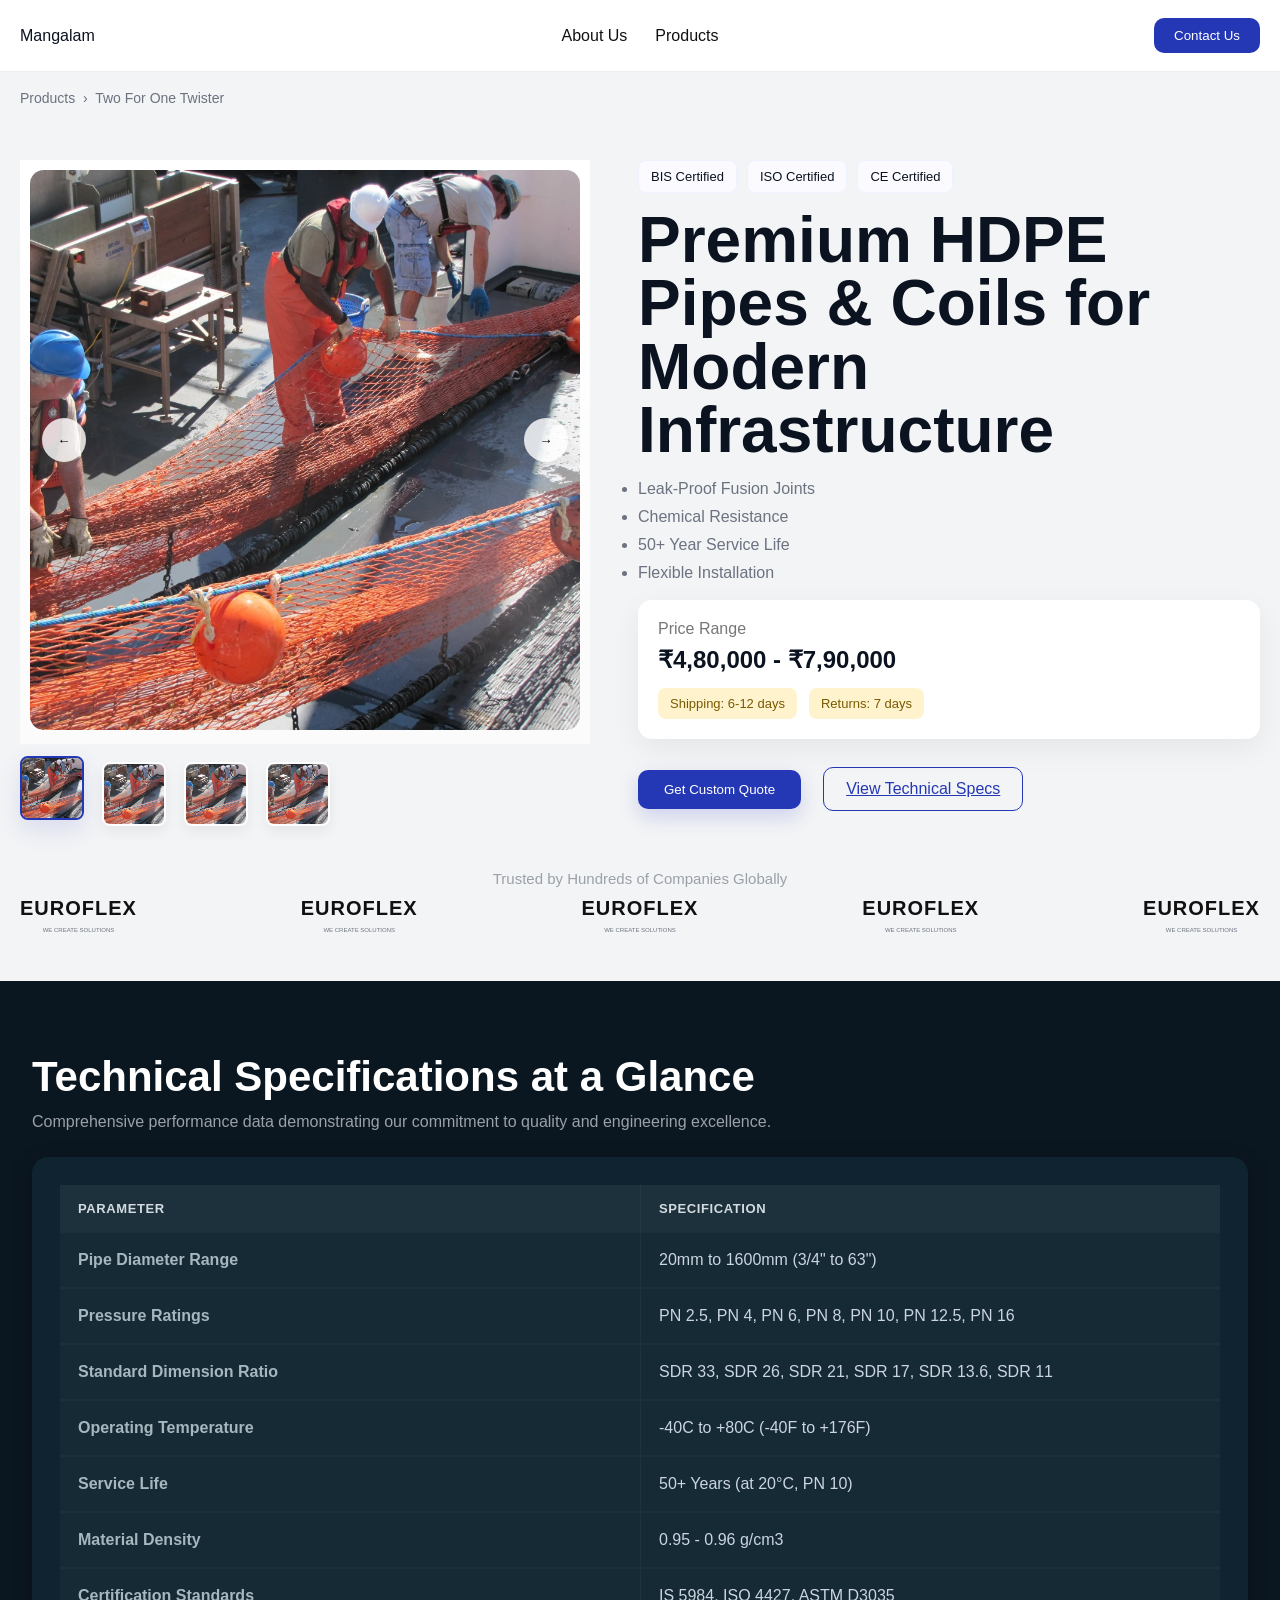
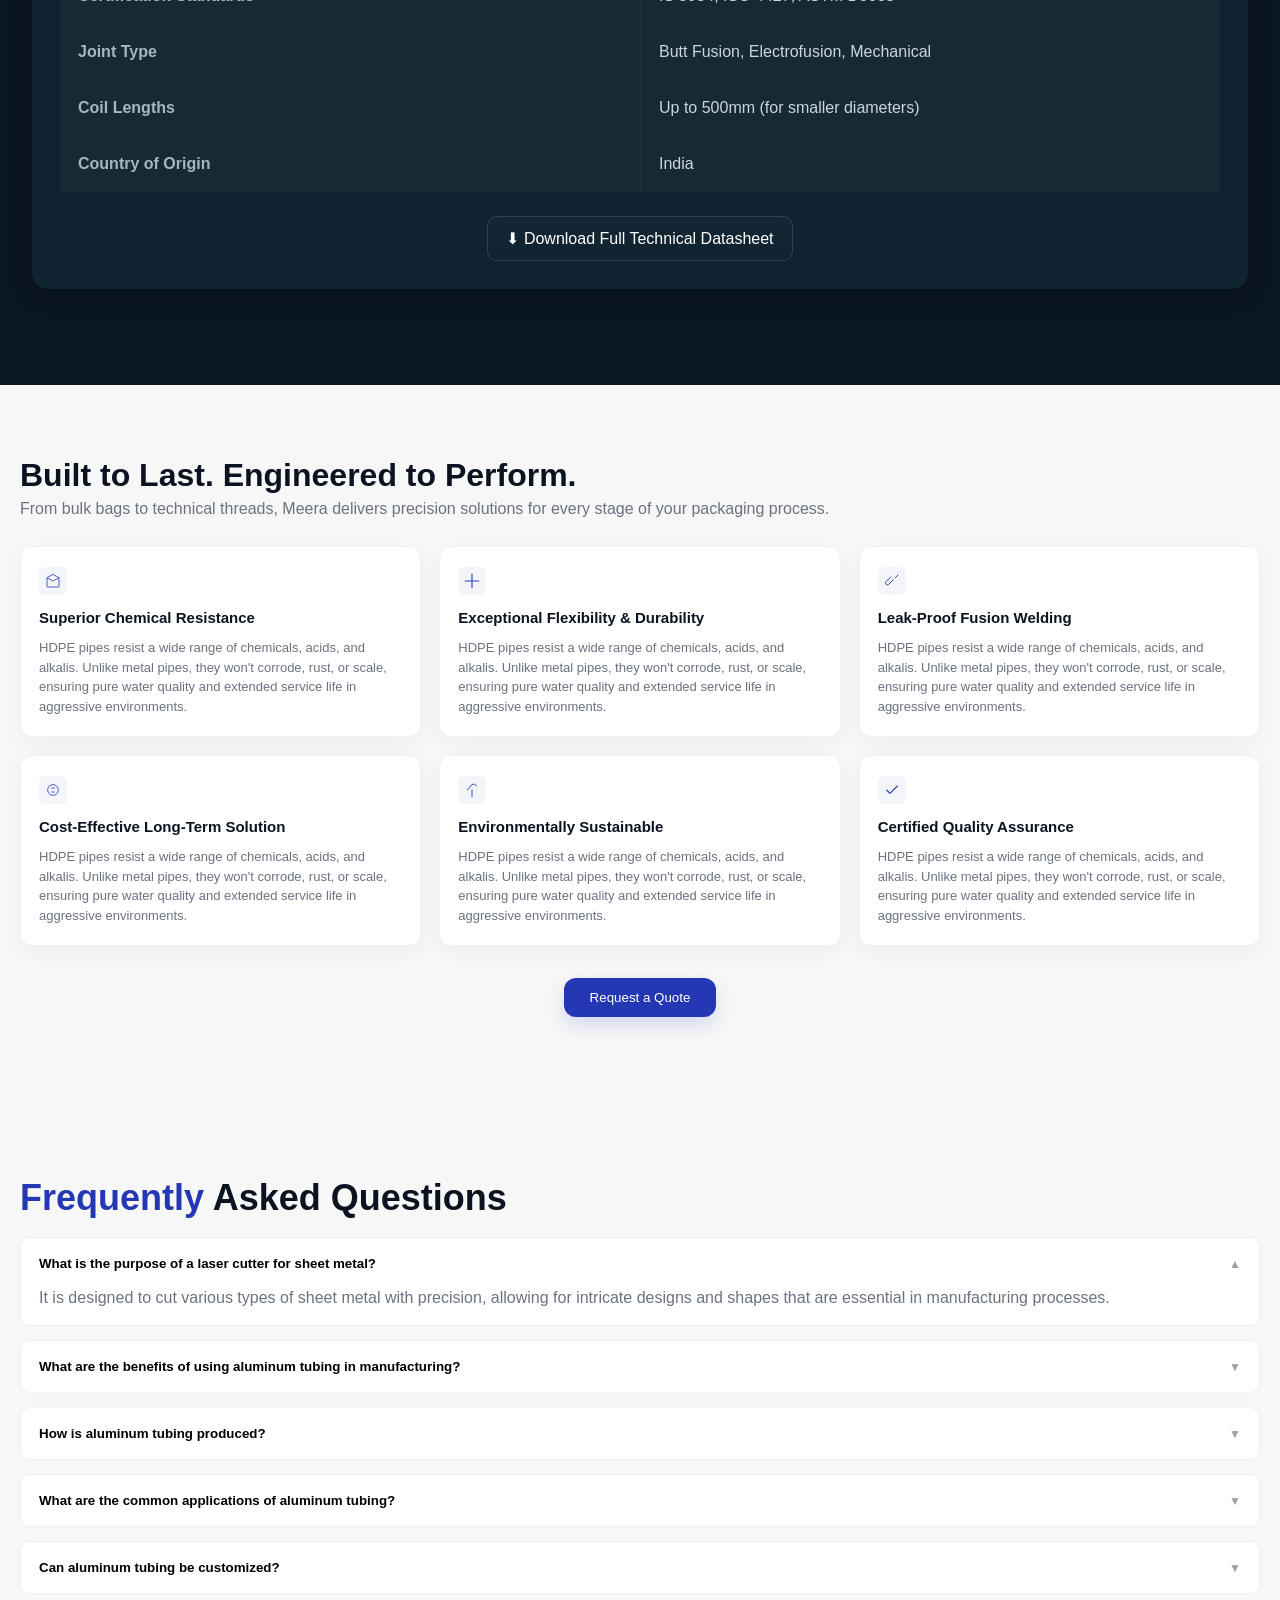
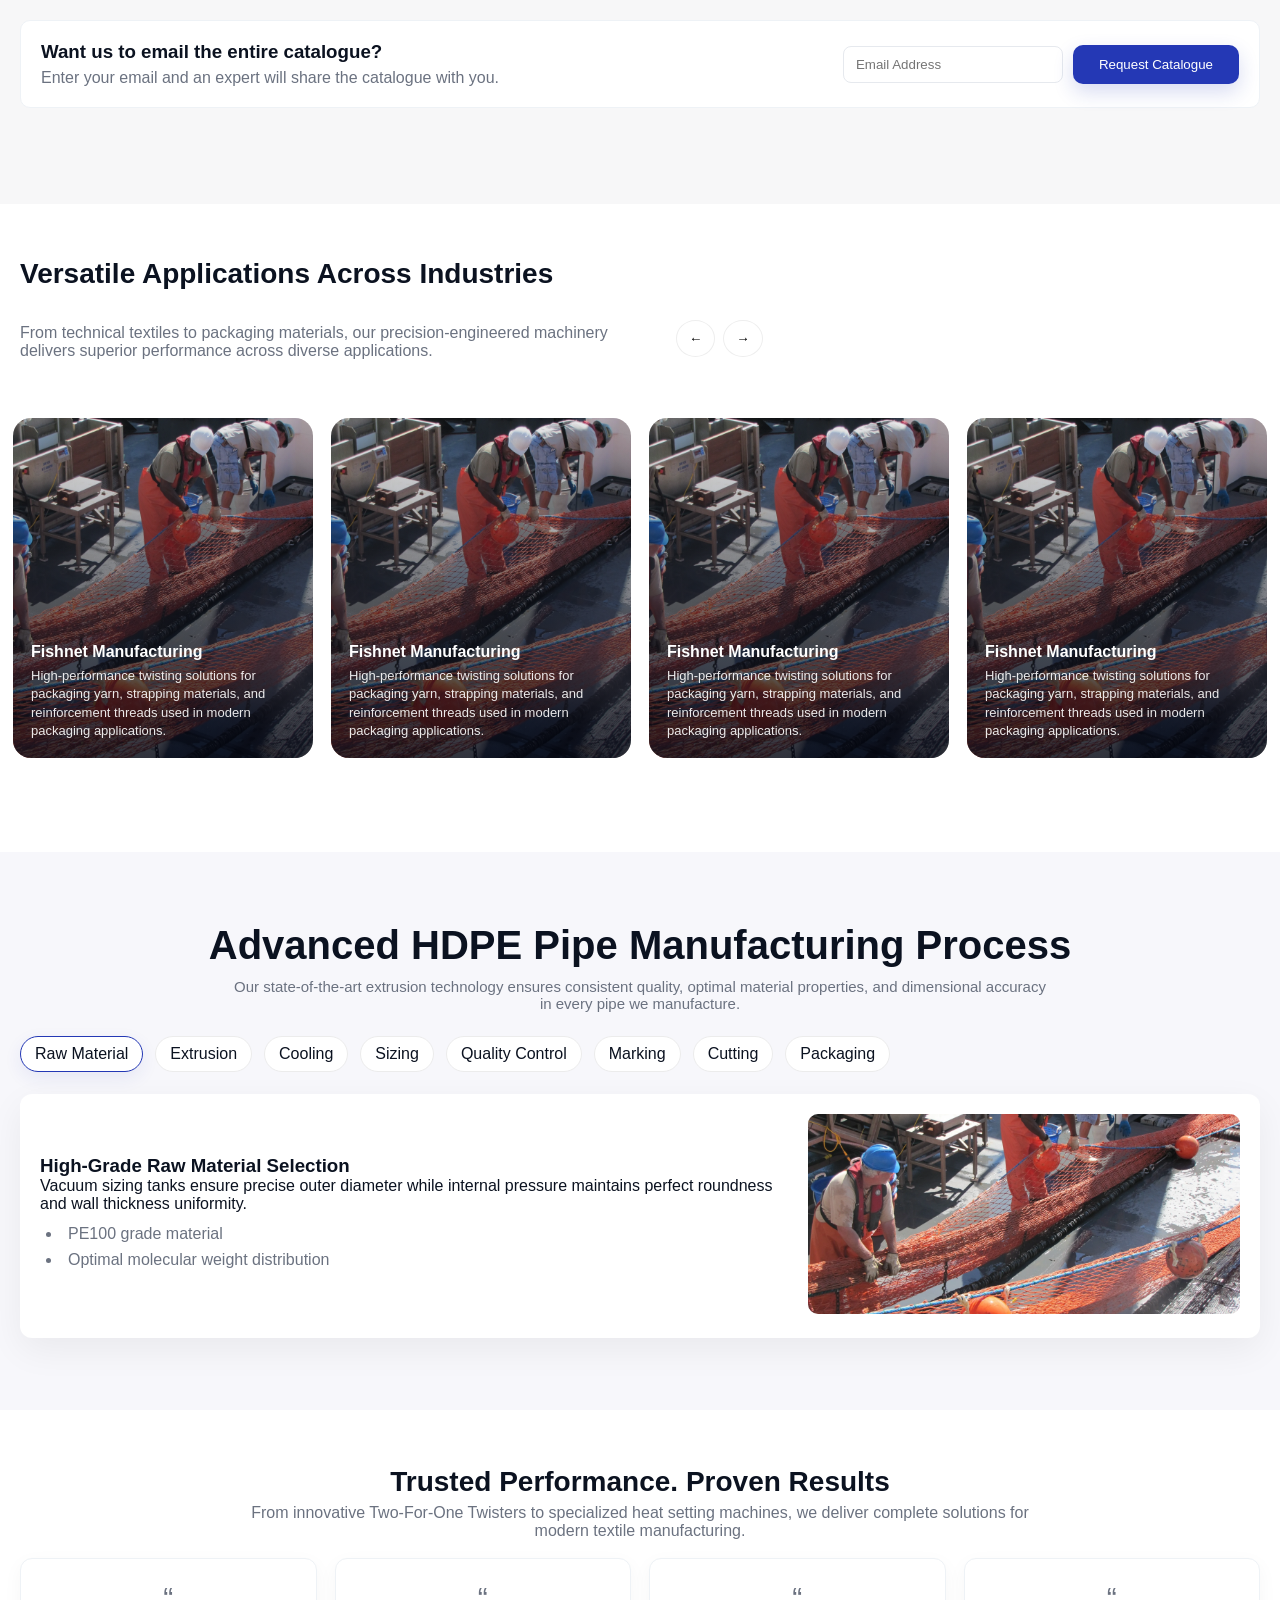
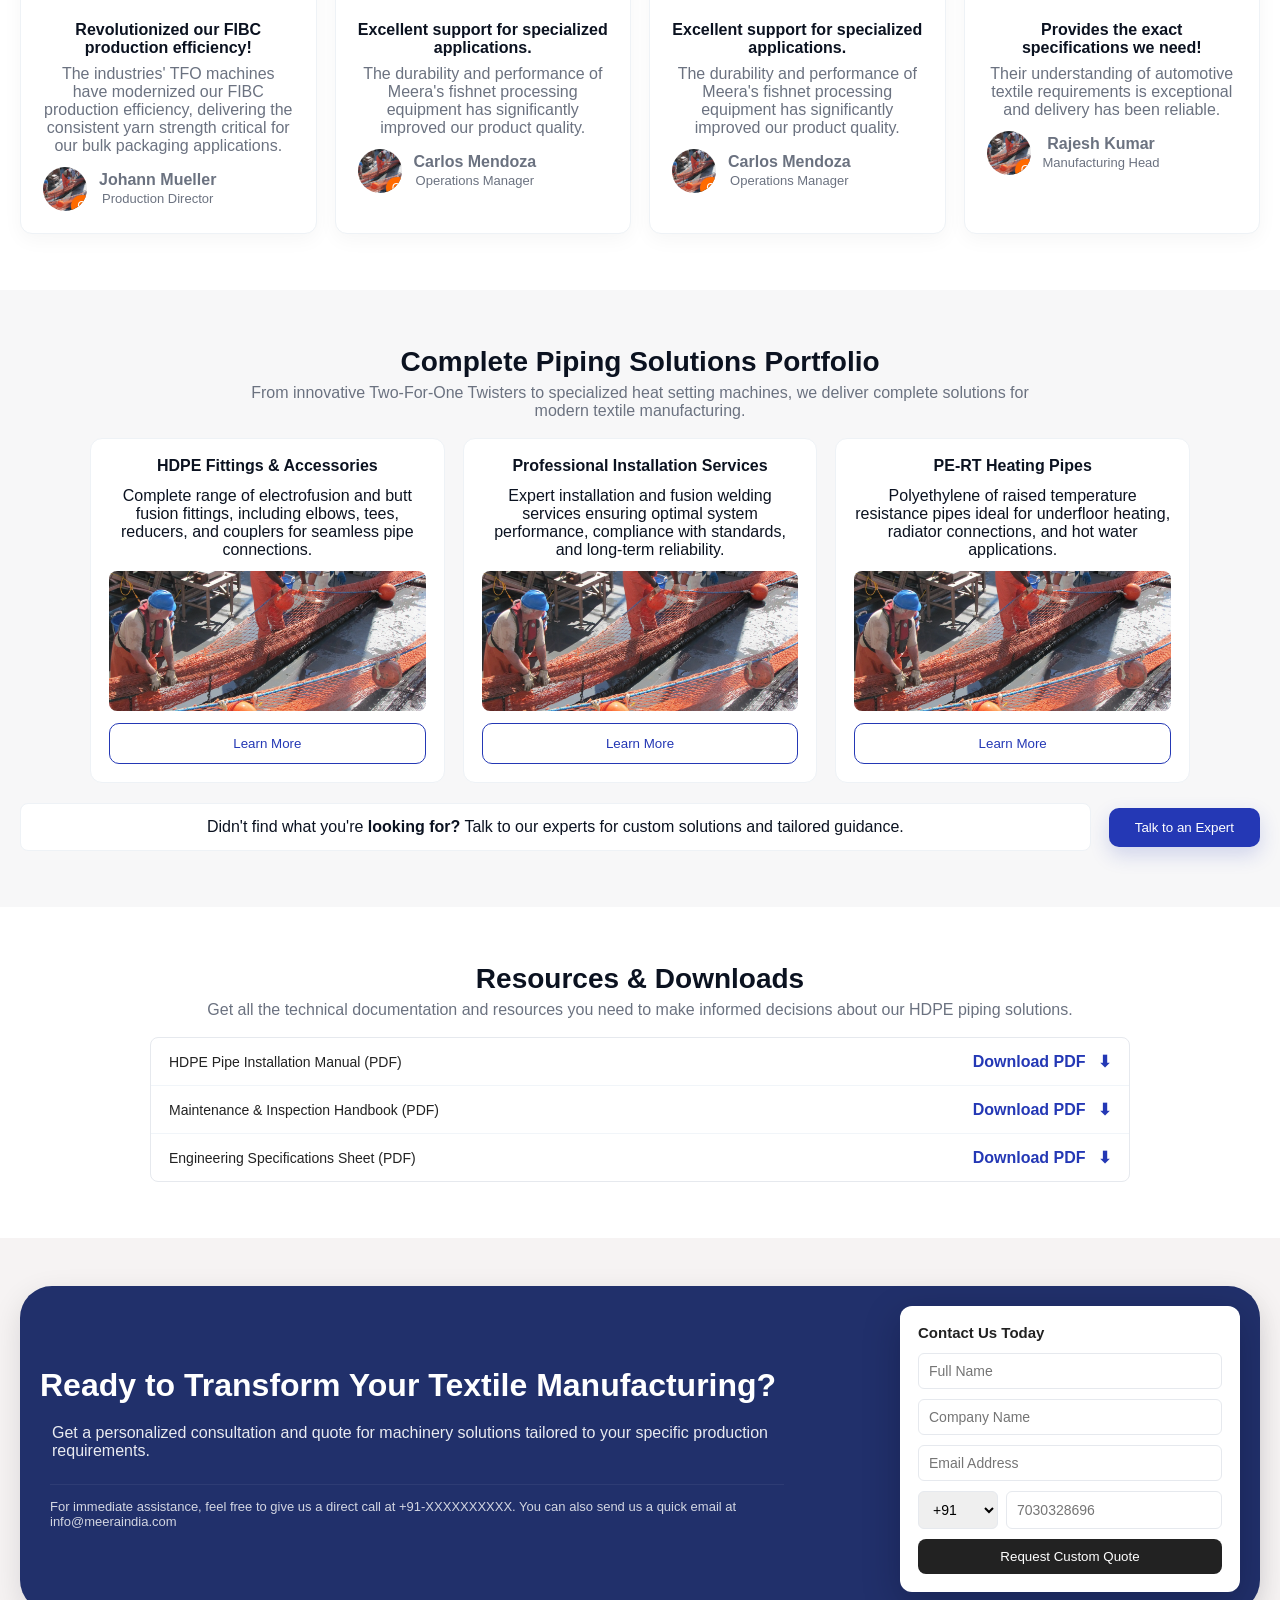
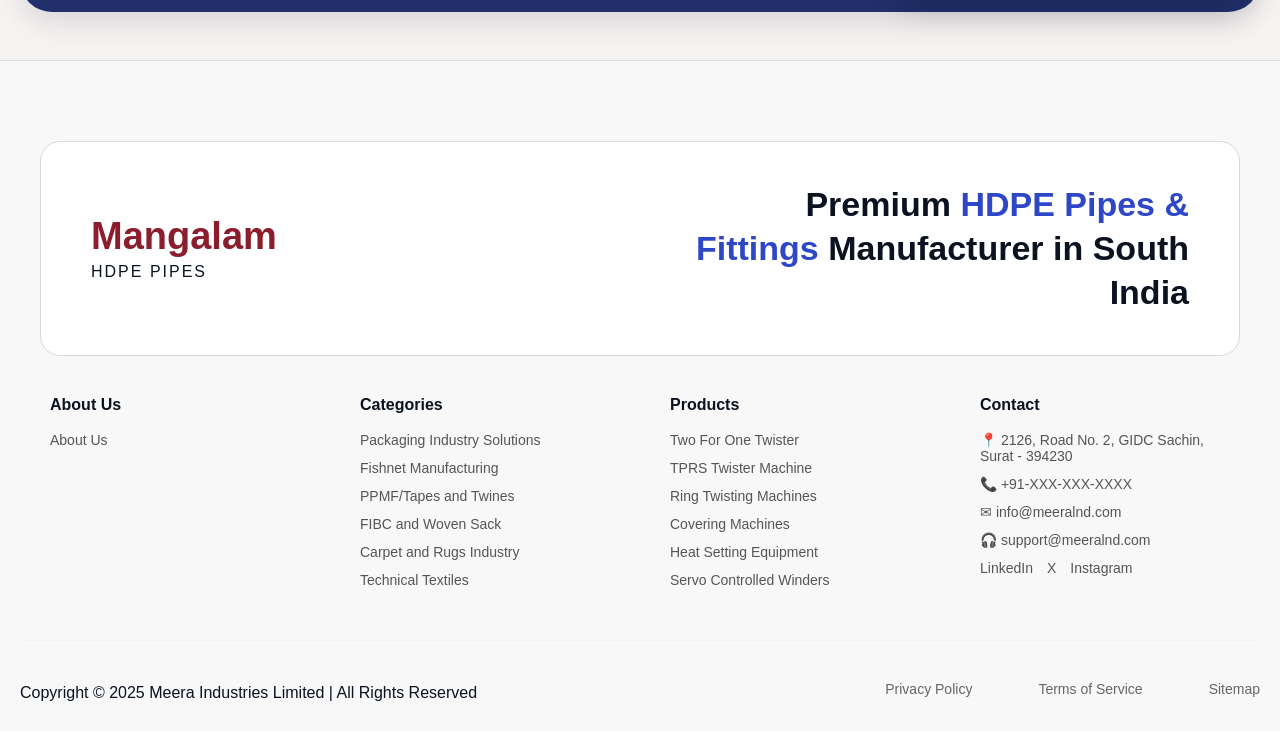
==== commit caa0281d: "fixed the content size" ====
--- a/index.html
+++ b/index.html
@@ -381,11 +381,13 @@
     <div class="container">
       <div class="apps-header">
         <h2>Versatile Applications Across Industries</h2>
-        <p class="muted">From technical textiles to packaging materials, our precision-engineered machinery delivers
-          superior performance across diverse applications.</p>
-        <div class="apps-controls">
-          <button id="appsPrev" class="icon-btn">&#8592;</button>
-          <button id="appsNext" class="icon-btn">&#8594;</button>
+        <div style="display: flex; align-items: center; gap: 16px;">
+          <p class="muted">From technical textiles to packaging materials, our precision-engineered machinery delivers
+            superior performance across diverse applications.</p>
+          <div class="apps-controls">
+            <button id="appsPrev" class="icon-btn">&#8592;</button>
+            <button id="appsNext" class="icon-btn">&#8594;</button>
+          </div>
         </div>
       </div>
 
--- a/styles.css
+++ b/styles.css
@@ -120,7 +120,7 @@
     justify-content: space-between;
     padding: 18px 0;
 }
-}
+
 
 .nav-links {
     display: flex;
@@ -835,6 +835,17 @@
     margin-bottom: 18px;
 }
 
+/* Ensure header title and lead stack with lead below the heading */
+.apps-header {
+    flex-direction: column;
+    align-items: flex-start;
+}
+
+.apps-header .muted {
+    margin-top: 8px;
+    max-width: 640px;
+}
+
 .apps-header h2 {
     font-size: 28px;
     margin-bottom: 6px
@@ -867,6 +878,7 @@
     padding: 40px 140px;
     scroll-snap-type: x mandatory;
     -webkit-overflow-scrolling: touch;
+    justify-content: center;
 }
 
 .app-card {
@@ -924,12 +936,32 @@
     background: #f7f7fb
 }
 
+/* Figma: center process section heading and lead */
+.process-section .container {
+    text-align: center;
+}
+
+.process-section h2 {
+    font-size: 40px;
+    line-height: 1.05;
+    font-weight: 800;
+    color: #0b1220;
+    margin-bottom: 12px;
+}
+
+.process-section .muted {
+    margin: 0 auto 24px;
+    max-width: 820px;
+    color: #6b7280;
+    font-size: 15px;
+}
+
 .tabs-list {
     display: flex;
     gap: 12px;
     list-style: none;
     margin: 18px 0 22px;
-    flex-wrap: wrap
+    jflex-wrap: wrap
 }
 
 .tab {
@@ -955,6 +987,21 @@
     align-items: center
 }
 
+/* Ensure inner card content is left-aligned despite section centering */
+.process-card,
+.process-card * {
+    text-align: left;
+}
+
+.process-card-left {
+    flex: 1 1 56%;
+}
+
+.process-card-right {
+    flex: 0 0 36%;
+    width: auto;
+}
+
 .process-card-left {
     flex: 1
 }
@@ -979,6 +1026,17 @@
     margin-bottom: 8px
 }
 
+/* Keep bullets aligned inside the left column */
+.process-card-left .process-bullets {
+    padding-left: 6px;
+    margin-top: 12px;
+    list-style-position: inside;
+}
+
+.process-card-left .process-bullets li {
+    margin-bottom: 8px;
+}
+
 @media (max-width:992px) {
     .apps-header {
         flex-direction: column;
@@ -1008,9 +1066,26 @@
     background: #fff
 }
 
+/* Allow wider content for testimonial and portfolio rows so cards don't wrap */
+.testimonials-section .container,
+.portfolio-section .container,
+.applications-section .container {
+    max-width: 1400px;
+}
+
 .testimonials-section h2 {
     font-size: 28px;
     margin-bottom: 6px
+}
+
+/* Center testimonials heading and lead */
+.testimonials-section .container {
+    text-align: center;
+}
+
+.testimonials-section .muted {
+    margin: 0 auto;
+    max-width: 820px;
 }
 
 .testimonials-row {
@@ -1025,7 +1100,8 @@
     border-radius: 12px;
     padding: 22px;
     box-shadow: 0 6px 20px rgba(2, 6, 23, 0.04);
-    flex: 1
+    flex: 0 1 300px;
+    max-width: 360px;
 }
 
 .quote-mark {
@@ -1106,13 +1182,29 @@
 
 .portfolio-section h2 {
     font-size: 28px;
-    margin-bottom: 6px
+    margin-bottom: 6px;
+    text-align: center;
+}
+
+/* Center portfolio header and lead text */
+.portfolio-section .container {
+    text-align: center;
+}
+
+.portfolio-section .muted {
+    margin: 0 auto 18px;
+    max-width: 820px;
+    text-align: center;
 }
 
 .portfolio-grid {
     display: flex;
     gap: 18px;
-    margin-top: 18px
+    margin: 18px auto 0;
+    max-width: 1100px;
+    justify-content: center;
+    align-items: stretch;
+    flex-wrap: wrap;
 }
 
 .portfolio-card {
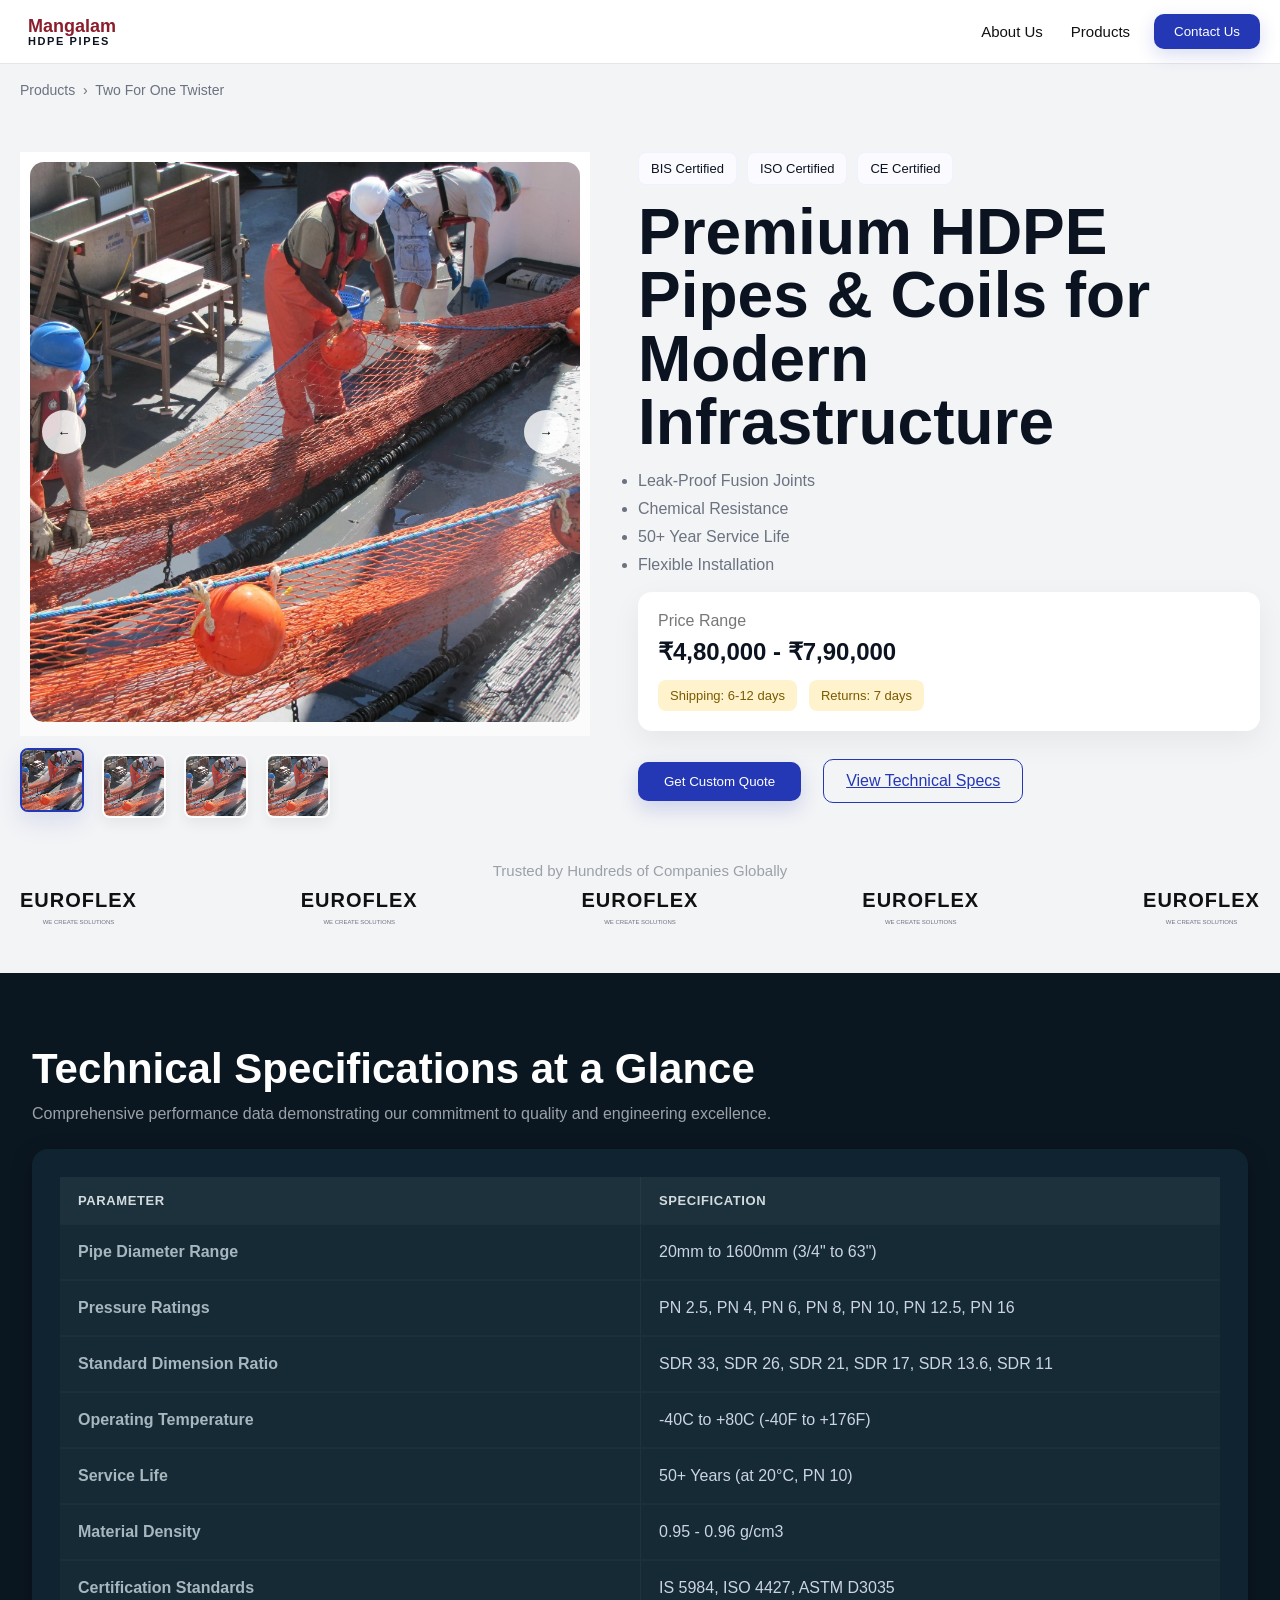
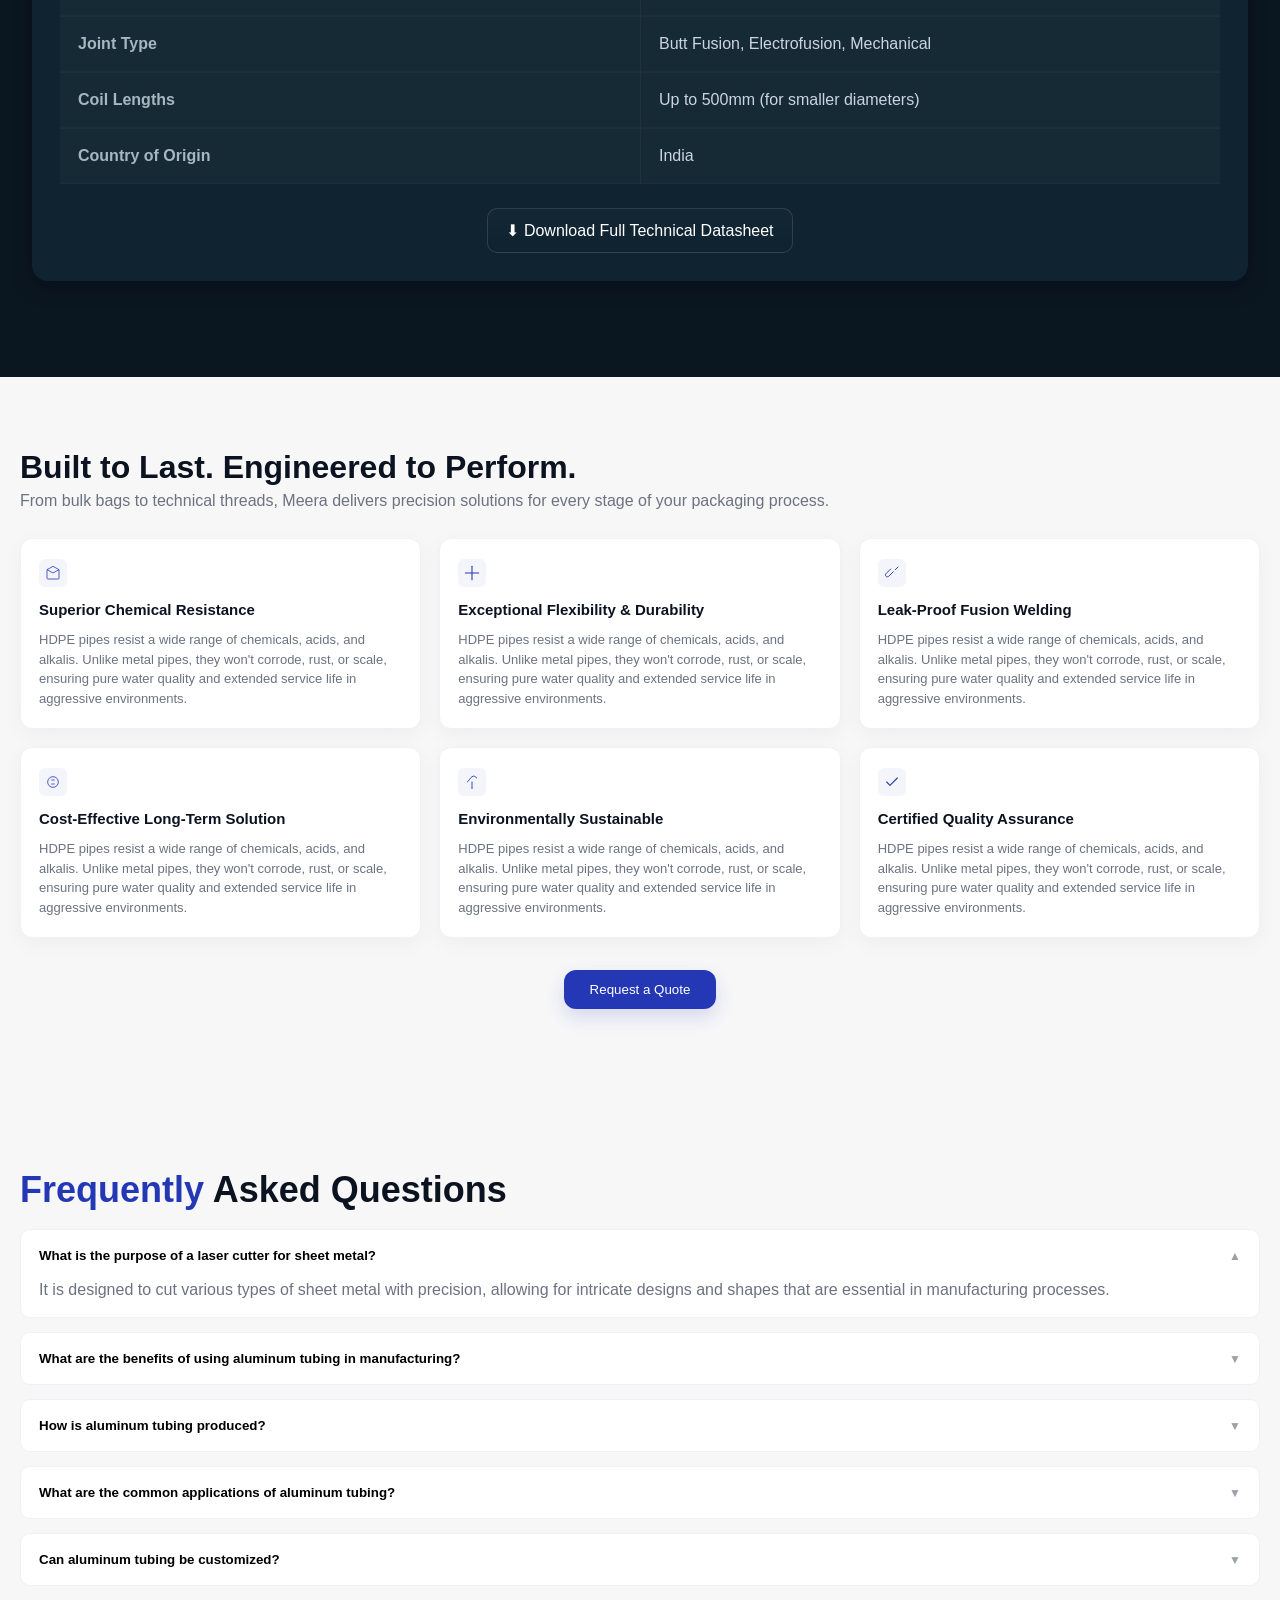
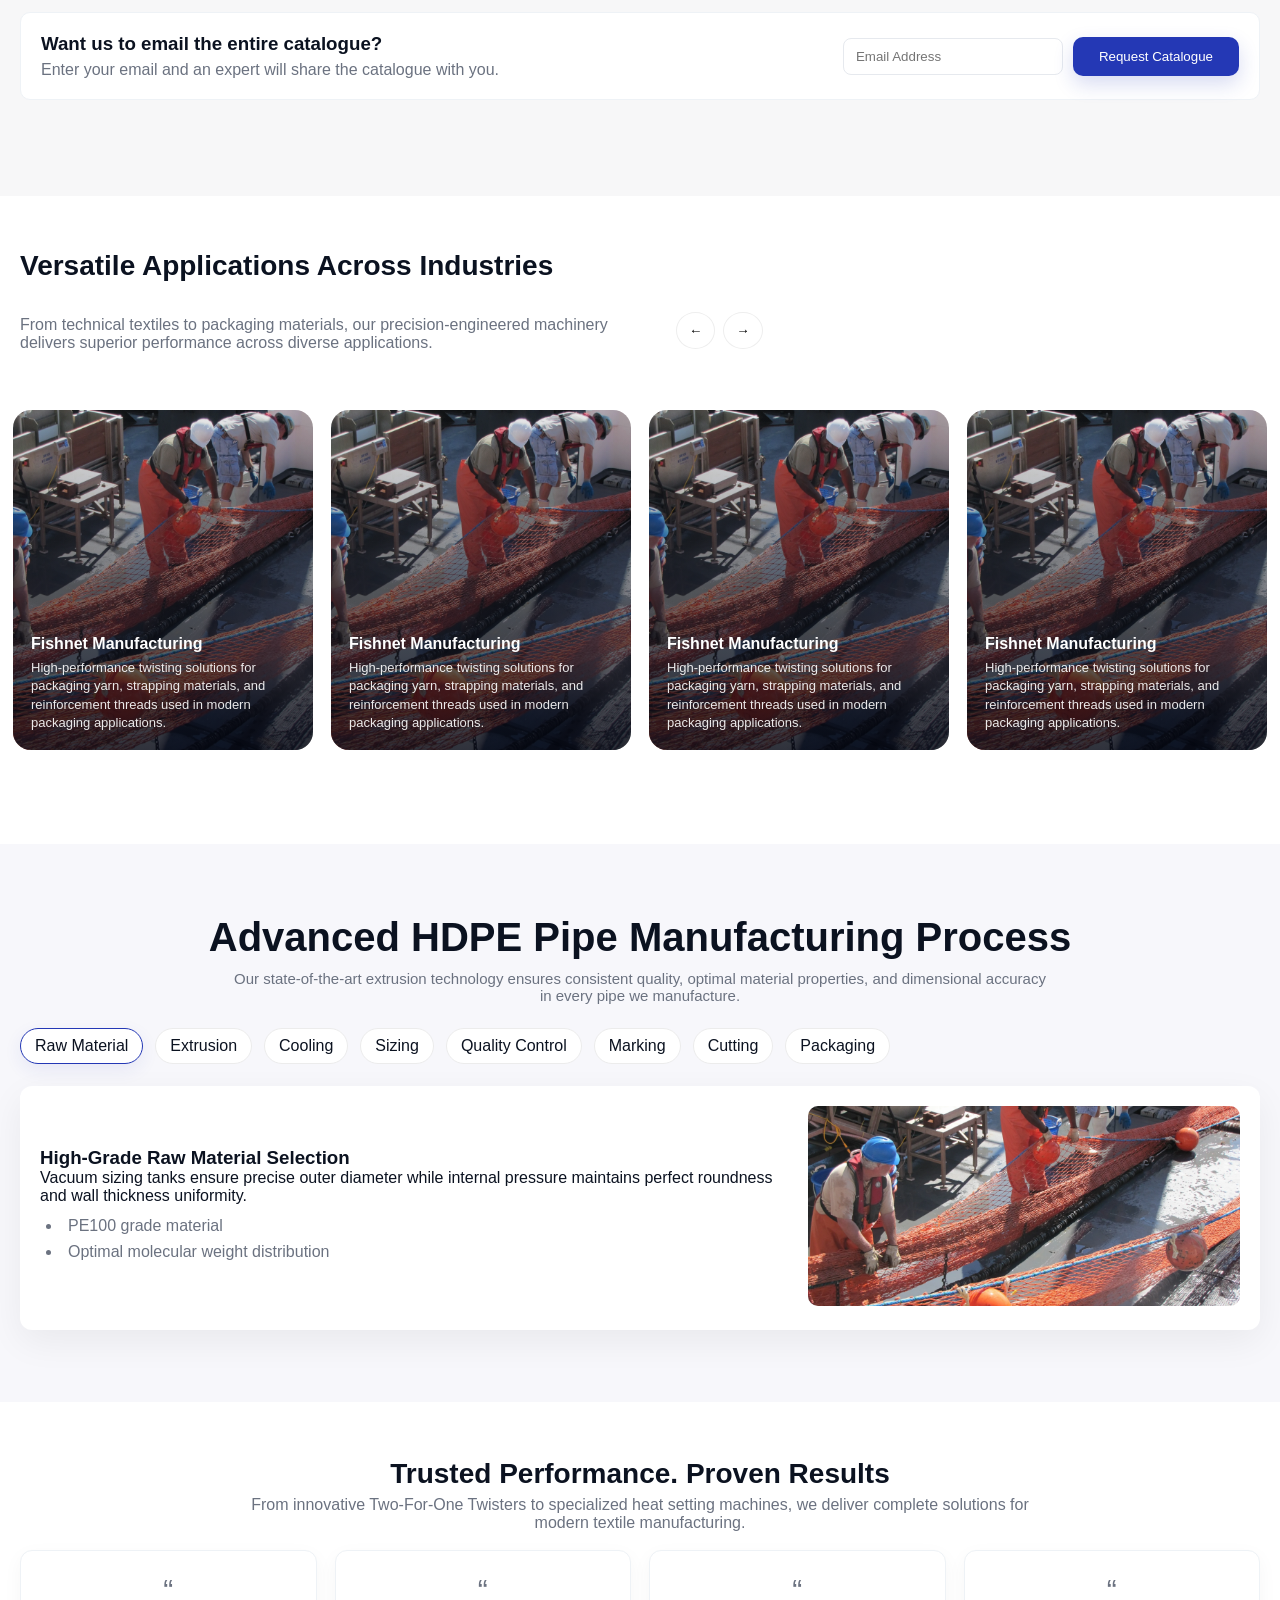
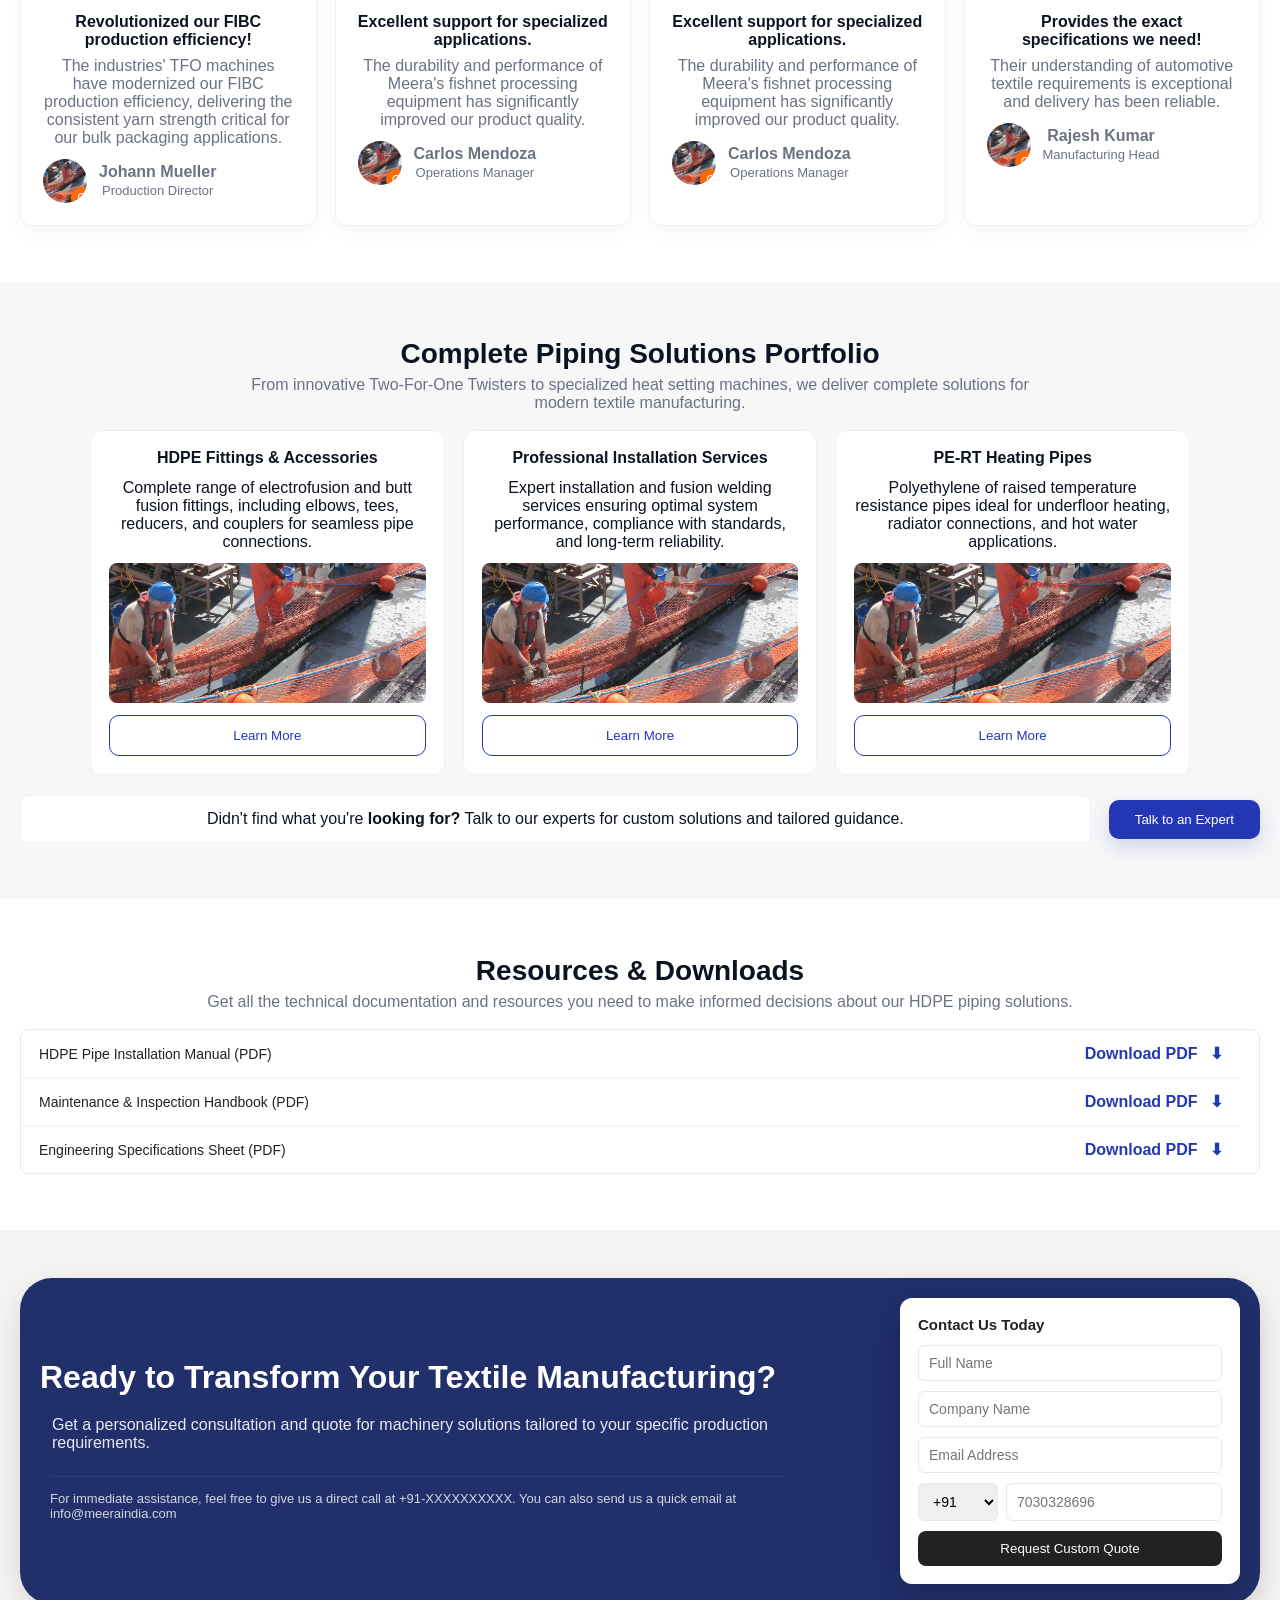
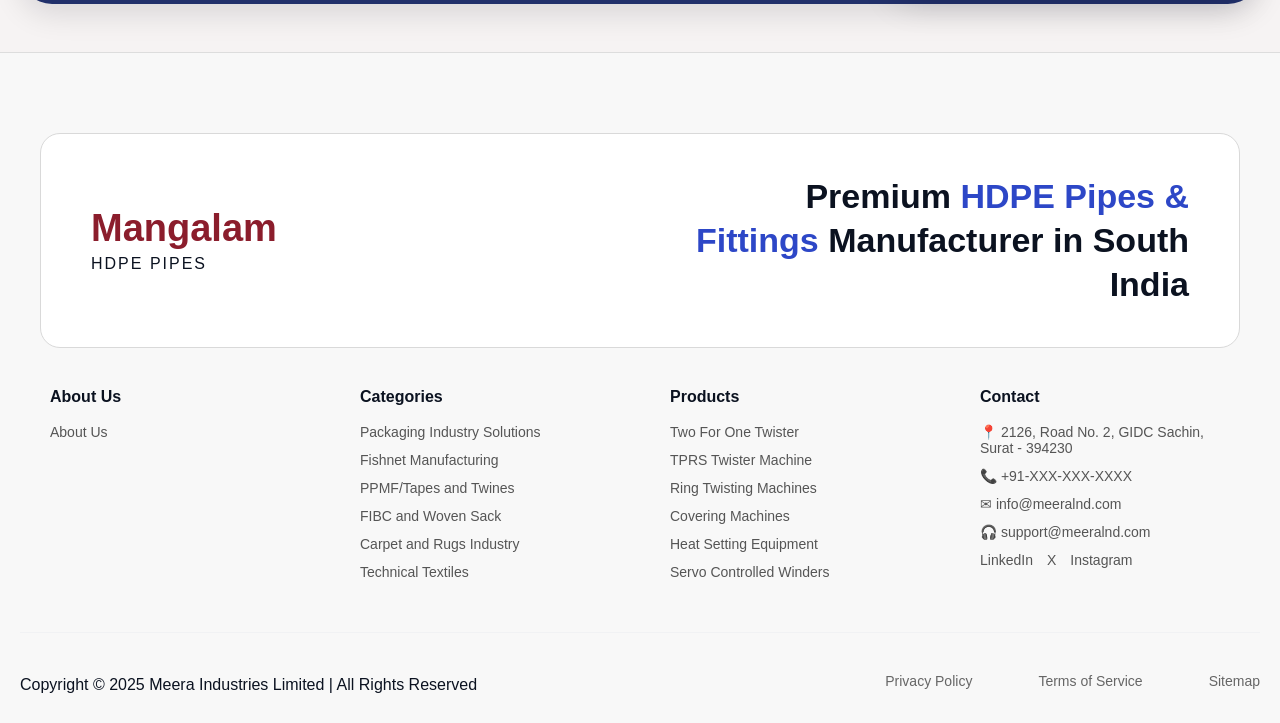
==== commit acc488eb: "fixed the error" ====
--- a/index.html
+++ b/index.html
@@ -16,32 +16,43 @@
   <!-- Sticky Header -->
   <header class="sticky-header" id="stickyHeader">
     <div class="container navbar">
-      <div class="logo">Mangalam</div>
-
-      <nav>
-        <ul class="nav-links">
-          <li><a href="#">About Us</a></li>
-          <li><a href="#">Products</a></li>
-        </ul>
-      </nav>
-
-      <button class="contact-btn">Contact Us</button>
+      <div class="logo footer-logo">
+        <h2>Mangalam</h2>
+        <span>HDPE PIPES</span>
+      </div>
+
+      <button class="menu-toggle" aria-label="Toggle navigation">☰</button>
+      <div class="nav-and-cta">
+        <nav>
+          <ul class="nav-links">
+            <li><a href="#">About Us</a></li>
+            <li><a href="#">Products</a></li>
+          </ul>
+        </nav>
+
+        <button class="contact-btn">Contact Us</button>
+      </div>
     </div>
   </header>
 
   <!-- Main Header -->
   <header class="main-header">
     <div class="container navbar">
-      <div class="logo">Mangalam</div>
-
-      <nav>
-        <ul class="nav-links">
-          <li><a href="#">About Us</a></li>
-          <li><a href="#">Products</a></li>
-        </ul>
-      </nav>
-
-      <button class="contact-btn">Contact Us</button>
+      <div class="logo footer-logo">
+        <h2>Mangalam</h2>
+        <span>HDPE PIPES</span>
+      </div>
+
+      <button class="menu-toggle" aria-label="Toggle navigation"></button>
+      <div class="nav-and-cta">
+        <nav>
+          <ul class="nav-links">
+            <li><a href="#">About Us</a></li>
+            <li><a href="#">Products</a></li>
+          </ul>
+        </nav>
+        <button class="contact-btn">Contact Us</button>
+      </div>
     </div>
   </header>
 
--- a/styles.css
+++ b/styles.css
@@ -76,6 +76,12 @@
         padding: 0 12px;
     }
 
+    html,
+    body {
+        overflow-x: hidden;
+        /* prevent unwanted horizontal page scrolling */
+    }
+
     .navbar {
         flex-direction: column;
         align-items: stretch;
@@ -101,6 +107,170 @@
     .apps-carousel {
         padding: 20px 24px;
     }
+
+    /* Mobile menu toggle and collapsed nav */
+    .menu-toggle {
+        display: inline-block;
+        background: transparent;
+        border: 0;
+        font-size: 24px;
+        cursor: pointer;
+        margin-left: 8px;
+    }
+
+    .nav-and-cta {
+        width: 100%;
+        display: none;
+        flex-direction: column;
+        gap: 12px;
+        margin-top: 8px;
+    }
+
+    .nav-and-cta.open {
+        display: flex;
+    }
+
+    .nav-links {
+        right: 20px;
+        /* align with container padding */
+        gap: 12px;
+        align-items: center;
+    }
+
+
+    /* ensure container gives room for the toggle on small screens */
+    .container.navbar {
+        padding-right: 72px;
+        /* reserve space so toggle doesn't overlap rounded corner */
+    }
+
+    /* make toggle visually distinct */
+    .menu-toggle {
+        background: #fff;
+        border: 1px solid rgba(0, 0, 0, 0.06);
+        border-radius: 6px;
+        padding: 6px;
+        box-shadow: 0 2px 6px rgba(2, 6, 23, 0.06);
+    }
+
+    .nav-links a {
+        display: block;
+        padding: 8px 0;
+    }
+
+    /* Show toggle by default; hide only on large screens */
+    .menu-toggle {
+        display: inline-block;
+    }
+
+    @media (min-width: 992px) {
+        .menu-toggle {
+            display: none;
+        }
+    }
+}
+
+/* Responsive header tweaks */
+@media (max-width: 992px) {
+
+    .main-header,
+    .sticky-header {
+        height: 60px;
+    }
+
+    .main-header .navbar,
+    .sticky-header .navbar {
+        padding: 8px 0;
+    }
+
+    /* Make nav position static and flow under logo */
+    .navbar>nav {
+        position: static !important;
+        left: auto !important;
+        right: auto !important;
+        transform: none !important;
+        margin-top: 8px;
+        text-align: left;
+    }
+
+    .nav-links {
+        justify-content: flex-start;
+        gap: 18px;
+    }
+
+    .contact-btn {
+        padding: 8px 16px;
+        border-radius: 14px;
+        font-size: 14px;
+        align-self: flex-end;
+        margin-top: 8px;
+    }
+
+    .logo {
+        font-size: 17px;
+        margin-left: 0;
+    }
+
+    /* hamburger toggle - anchor to inner container */
+    .container.navbar {
+        position: relative;
+        overflow: visible;
+    }
+
+    .menu-toggle {
+        width: 36px;
+        height: 36px;
+        background: transparent;
+        border: 0;
+        position: absolute;
+        right: 12px;
+        /* move inward so it doesn't overlap rounded corner */
+        top: 50%;
+        transform: translateY(-50%);
+        z-index: 2000;
+    }
+
+    .menu-toggle::before {
+        content: '';
+        display: block;
+        width: 18px;
+        height: 2px;
+        background: #111;
+        margin: 0 auto;
+        box-shadow: 0 6px 0 #111, 0 -6px 0 #111;
+    }
+
+    .nav-and-cta {
+        display: none;
+        width: 100%;
+        flex-direction: column;
+        gap: 10px;
+        margin-top: 8px;
+    }
+
+    .nav-and-cta.open {
+        display: flex;
+    }
+
+    /* hide inline nav and contact when using hamburger */
+    .navbar>nav,
+    .navbar>.contact-btn {
+        display: none;
+    }
+}
+
+/* show nav inline on larger screens */
+@media (min-width: 993px) {
+    .menu-toggle {
+        display: none;
+    }
+
+    .nav-and-cta {
+        display: flex !important;
+        flex-direction: row;
+        gap: 24px;
+        align-items: center;
+    }
 }
 
 /* header */
@@ -109,6 +279,106 @@
     border-bottom: 1px solid #eee
 }
 
+/* Ensure sticky and main header share the same inner container sizing
+   so the logo, nav and contact button remain aligned when header becomes fixed */
+.sticky-header .container,
+.main-header .container {
+    width: 1240px;
+    max-width: 1240px;
+    margin: 0 auto;
+}
+
+/* Keep header height and vertical spacing consistent */
+.main-header,
+.sticky-header {
+    height: 64px;
+    /* slightly more compact to match Figma */
+    border-top: 4px solid transparent;
+    /* placeholder for subtle top line on desktop */
+}
+
+.main-header .navbar,
+.sticky-header .navbar {
+    padding: 10px 0;
+    /* tighter vertical spacing */
+    align-items: center;
+}
+
+/* thin subtle divider under header like Figma */
+.main-header {
+    border-bottom: 1px solid #e6e6e6;
+}
+
+/* logo offset and sizing */
+.logo {
+    font-size: 18px;
+    font-weight: 600;
+    margin-left: 8px;
+    margin-right: auto;
+    /* push nav and contact button to the right */
+}
+
+/* image logo sizing */
+.logo img {
+    height: 42px;
+    display: block;
+    object-fit: contain;
+}
+
+/* When `.footer-logo` is used in the header, scale it down to fit */
+.main-header .footer-logo h2,
+.sticky-header .footer-logo h2 {
+    font-size: 18px;
+    /* smaller title */
+    margin: 0;
+    line-height: 1;
+}
+
+.main-header .footer-logo span,
+.sticky-header .footer-logo span {
+    font-size: 11px;
+    letter-spacing: 1.6px;
+    display: block;
+}
+
+/* keep nav centered on large screens but moved slightly to the right in figma */
+.navbar>nav {
+    position: static;
+    left: auto;
+    transform: none;
+}
+
+/* nav typography to match Figma */
+.nav-links a {
+    font-size: 15px;
+    color: #111;
+    font-weight: 500;
+}
+
+/* Contact button: pill shape, deeper blue, same size as Figma */
+.contact-btn {
+    padding: 10px 22px;
+    border-radius: 18px;
+    background: #2f3fb8;
+    /* deeper blue */
+    box-shadow: 0 6px 18px rgba(47, 63, 184, 0.18);
+}
+
+/* align nav and button to right on wide screens */
+@media (min-width: 992px) {
+    .navbar {
+        justify-content: flex-start;
+        gap: 24px;
+    }
+
+    .navbar>nav {
+        position: static;
+        left: auto;
+        right: auto;
+        transform: none;
+    }
+}
+
 .cta-panel .container {
     padding: 0
 }
@@ -117,7 +387,6 @@
 .navbar {
     display: flex;
     align-items: center;
-    justify-content: space-between;
     padding: 18px 0;
 }
 
@@ -143,13 +412,7 @@
 
 /* header layout: place nav to the right of logo (next to contact button) */
 .navbar {
-    position: relative
-}
-
-.navbar>nav {
-    position: absolute;
-    left: 50%;
-    transform: translateX(-50%)
+    position: relative;
 }
 
 .nav-links {
@@ -607,6 +870,18 @@
 
     .faq-box-right {
         justify-content: flex-end;
+        gap: 8px;
+        width: 100%;
+    }
+
+    .faq-box-right .email-input {
+        min-width: 0;
+        width: 100%;
+    }
+
+    .faq-box-right .primary-btn {
+        width: 140px;
+        flex: 0 0 auto;
     }
 }
 
@@ -1270,12 +1545,15 @@
 }
 
 .resources-box {
-    max-width: 980px;
+    max-width: 1240px;
+    width: 100%;
     margin: 0 auto;
     background: #fff;
     border: 1px solid #e6e9ee;
     border-radius: 8px;
-    overflow: hidden
+    overflow: hidden;
+    padding-right: 18px;
+    /* keep space for download link */
 }
 
 .resource-row {
@@ -1423,13 +1701,30 @@
         align-items: stretch
     }
 
+    .cta-inner {
+        padding: 16px;
+        border-radius: 12px;
+    }
+
     .cta-copy {
         max-width: 100%;
-        margin-bottom: 18px
+        margin: 0 0 12px 0;
+        padding: 0;
     }
 
     .cta-form-box {
-        width: 100%
+        width: 100%;
+        margin: 0;
+        padding: 12px;
+    }
+
+    .cta-copy h2 {
+        font-size: 20px;
+    }
+
+    .cta-lead {
+        padding: 0;
+        font-size: 14px;
     }
 }
 
@@ -1827,4 +2122,18 @@
         }
 
     }
+}
+
+/* On larger screens show nav inline and hide toggle */
+@media (min-width: 992px) {
+    .nav-and-cta {
+        display: flex !important;
+        flex-direction: row;
+        align-items: center;
+        gap: 24px;
+    }
+
+    .menu-toggle {
+        display: none !important;
+    }
 }
